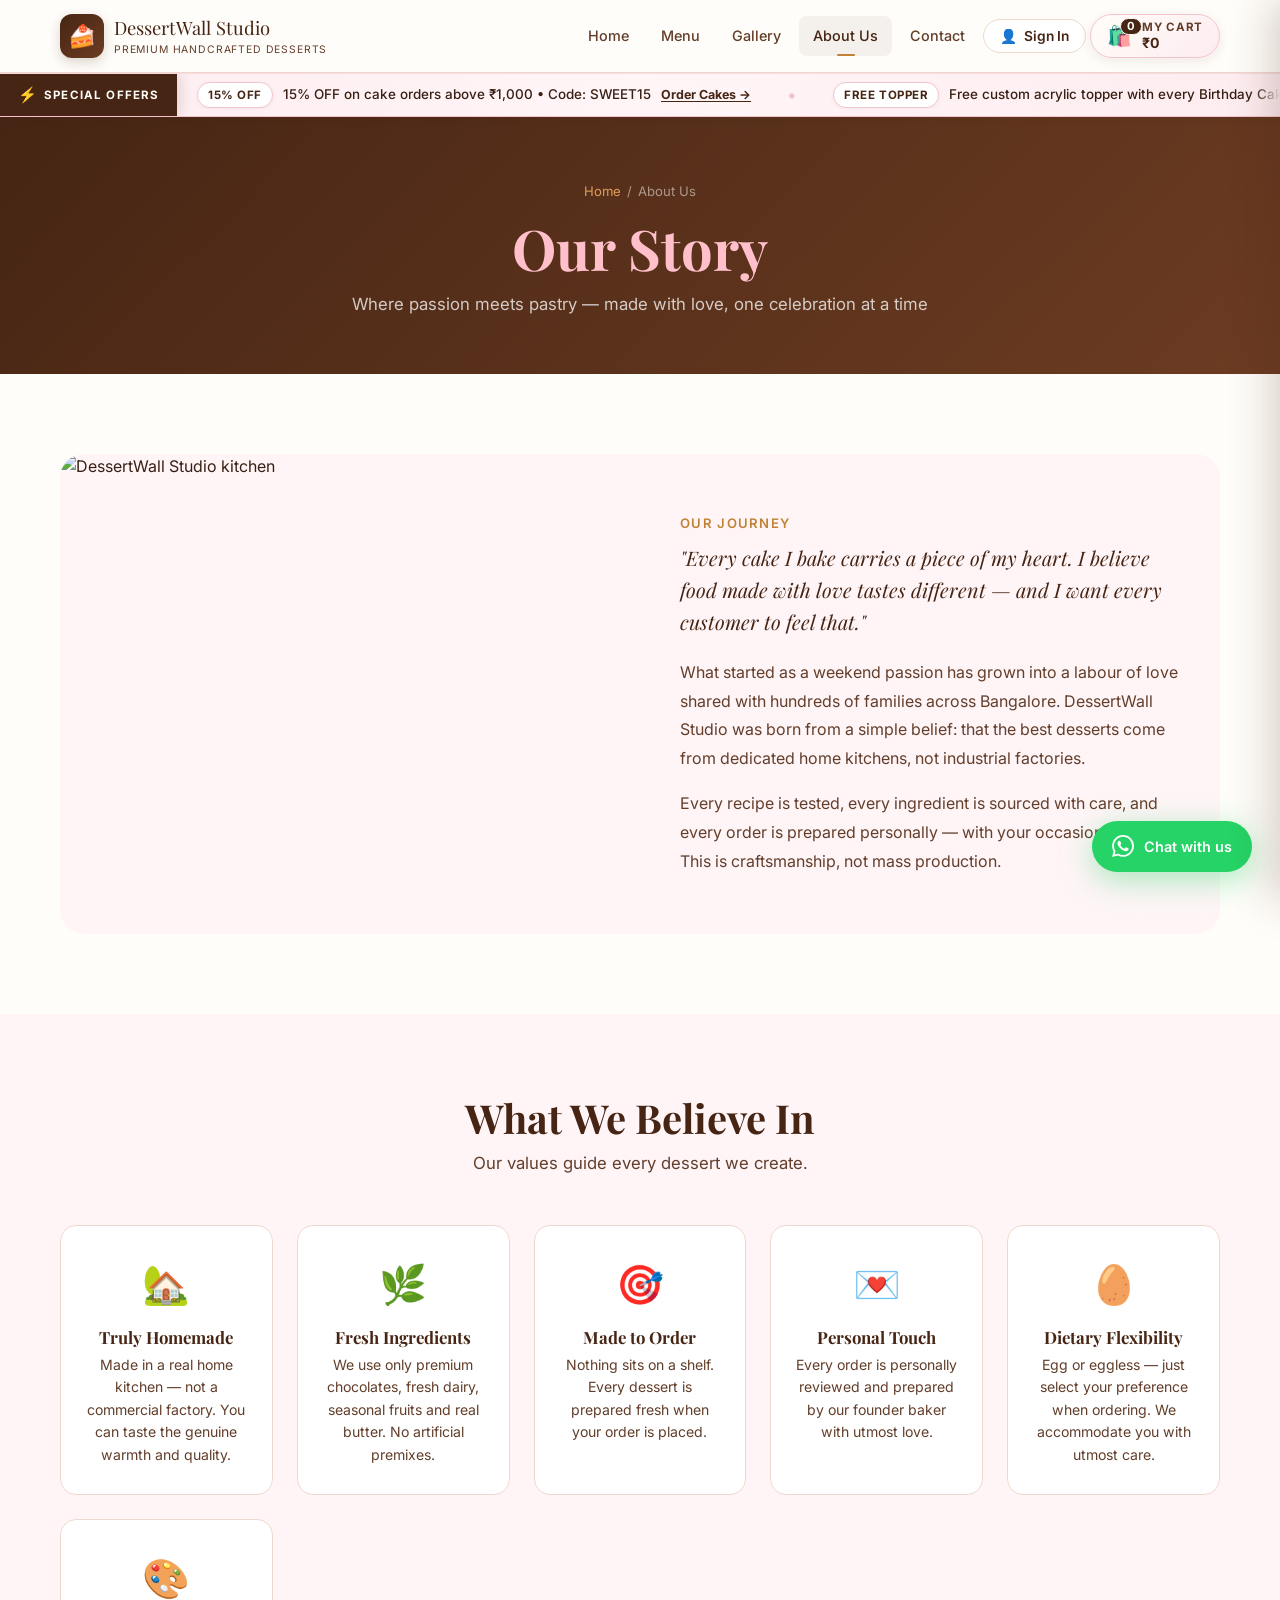
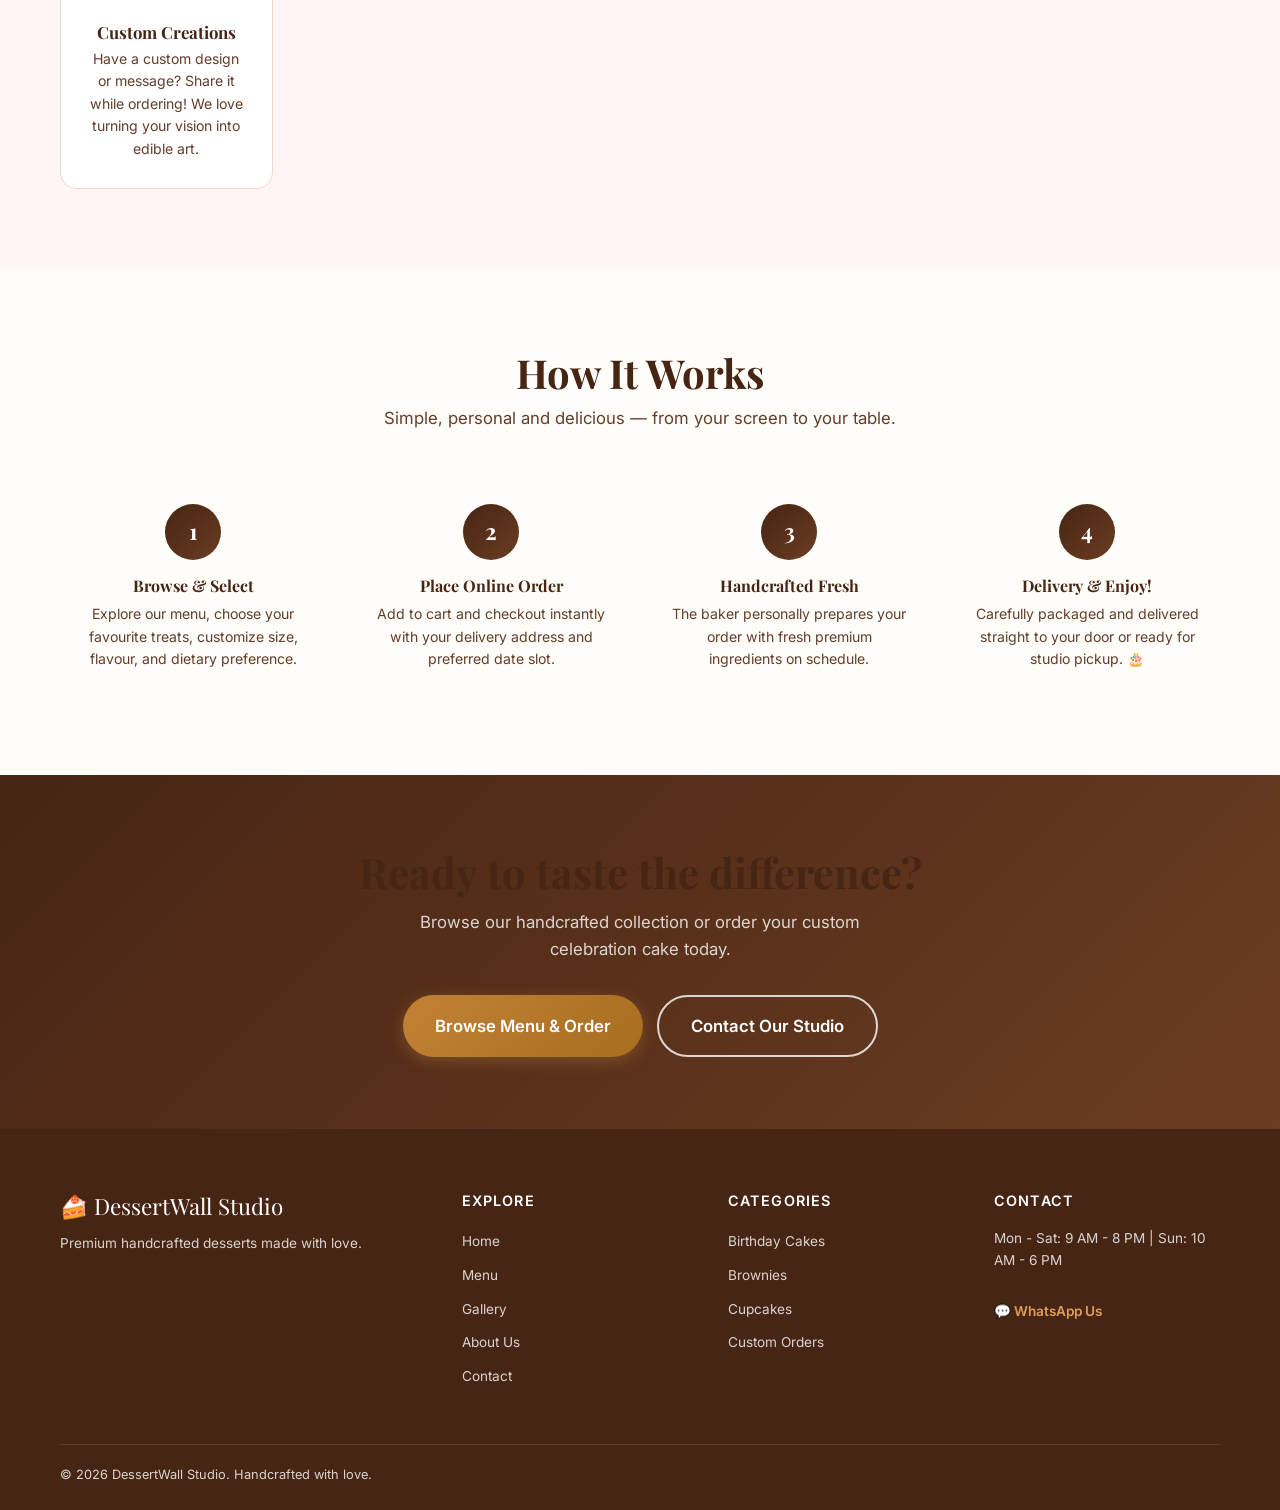
==== about.html @ 3be18029 "Add files via upload" ====
﻿<!DOCTYPE html>
<html lang="en">
<head>
  <meta charset="UTF-8" />
  <meta name="viewport" content="width=device-width, initial-scale=1.0" />
  <title>DessertWall Studio</title>
  <meta name="description" content="Learn about the story, passion and commitment behind DessertWall Studio — premium handcrafted desserts made with love in Bangalore." />
  <link rel="stylesheet" href="style.css" />
  <link rel="icon" href="data:image/svg+xml,<svg xmlns='http://www.w3.org/2000/svg' viewBox='0 0 100 100'><text y='.9em' font-size='90'>🍰</text></svg>" />
</head>
<body>

<!-- NAVBAR -->
<nav id="navbar">
  <div class="container">
    <div class="nav-inner">
      <a href="index.html" class="nav-logo">
        <div class="nav-logo-icon">🍰</div>
        <div class="nav-logo-text">DessertWall Studio <span>Premium Handcrafted Desserts</span></div>
      </a>
      <div class="nav-links" id="nav-links">
        <a href="index.html" class="nav-link">Home</a>
        <a href="menu.html" class="nav-link">Menu</a>
        <a href="gallery.html" class="nav-link">Gallery</a>
        <a href="about.html" class="nav-link active">About Us</a>
        <a href="contact.html" class="nav-link">Contact</a>
        <div id="nav-user-container">
          <!-- User Login or Profile avatar inserted by JS -->
        </div>
        <div class="nav-cart-card" onclick="openCart()" role="button" tabindex="0" aria-label="View Shopping Cart">
          <div class="nav-cart-icon-box">
            <span>🛍️</span>
            <span class="cart-badge">0</span>
          </div>
          <div class="nav-cart-info">
            <span class="nav-cart-title">My Cart</span>
            <span class="nav-cart-total" id="nav-cart-total">₹0</span>
          </div>
        </div>
      </div>
      <button class="hamburger" id="hamburger" onclick="toggleNav()" aria-label="Toggle menu">
        <span></span><span></span><span></span>
      </button>
    </div>
  </div>
</nav>

<!-- RUNNING OFFER BAR (CAR) BELOW NAVBAR -->
<div id="running-offer-bar" class="running-offer-bar">
  <div class="offer-tag">
    <span class="offer-tag-icon">⚡</span>
    <span>SPECIAL OFFERS</span>
  </div>
  <div class="offer-marquee-container">
    <div class="offer-marquee-track" id="offer-marquee-track">
      <!-- Injected by JS -->
    </div>
  </div>
</div>

<div class="page-header">
  <div class="container">
    <div class="breadcrumb"><a href="index.html">Home</a><span>/</span>About Us</div>
    <h1 style="color: pink;">Our Story</h1>
    <p>Where passion meets pastry — made with love, one celebration at a time</p>
  </div>
</div>

<!-- ABOUT HERO -->
<section class="section-gap">
  <div class="container">
    <div class="about-hero">
      <img src="images/hero.jpg" alt="DessertWall Studio kitchen" class="about-hero-img" />
      <div class="about-hero-content">
        <div style="color:var(--c-gold);font-weight:600;text-transform:uppercase;letter-spacing:.1em;font-size:.82rem;margin-bottom:8px">Our Journey</div>
        <p class="about-quote">"Every cake I bake carries a piece of my heart. I believe food made with love tastes different — and I want every customer to feel that."</p>
        <p style="color:var(--c-text-soft);line-height:1.8;margin-bottom:16px">
          What started as a weekend passion has grown into a labour of love shared with hundreds of families across Bangalore. DessertWall Studio was born from a simple belief: that the best desserts come from dedicated home kitchens, not industrial factories.
        </p>
        <p style="color:var(--c-text-soft);line-height:1.8;">
          Every recipe is tested, every ingredient is sourced with care, and every order is prepared personally — with your occasion in mind. This is craftsmanship, not mass production.
        </p>
      </div>
    </div>
  </div>
</section>

<!-- VALUES -->
<section class="section-gap" style="background:var(--c-cream);">
  <div class="container text-center">
    <h2 class="section-title" style="margin-bottom:8px">What We Believe In</h2>
    <p class="section-sub">Our values guide every dessert we create.</p>
    <div class="why-grid stagger">
      <div class="why-card">
        <div class="why-icon">🏡</div>
        <h4>Truly Homemade</h4>
        <p>Made in a real home kitchen — not a commercial factory. You can taste the genuine warmth and quality.</p>
      </div>
      <div class="why-card">
        <div class="why-icon">🌿</div>
        <h4>Fresh Ingredients</h4>
        <p>We use only premium chocolates, fresh dairy, seasonal fruits and real butter. No artificial premixes.</p>
      </div>
      <div class="why-card">
        <div class="why-icon">🎯</div>
        <h4>Made to Order</h4>
        <p>Nothing sits on a shelf. Every dessert is prepared fresh when your order is placed.</p>
      </div>
      <div class="why-card">
        <div class="why-icon">💌</div>
        <h4>Personal Touch</h4>
        <p>Every order is personally reviewed and prepared by our founder baker with utmost love.</p>
      </div>
      <div class="why-card">
        <div class="why-icon">🥚</div>
        <h4>Dietary Flexibility</h4>
        <p>Egg or eggless — just select your preference when ordering. We accommodate you with utmost care.</p>
      </div>
      <div class="why-card">
        <div class="why-icon">🎨</div>
        <h4>Custom Creations</h4>
        <p>Have a custom design or message? Share it while ordering! We love turning your vision into edible art.</p>
      </div>
    </div>
  </div>
</section>

<!-- PROCESS -->
<section class="section-gap">
  <div class="container text-center">
    <h2 class="section-title" style="margin-bottom:8px">How It Works</h2>
    <p class="section-sub">Simple, personal and delicious — from your screen to your table.</p>
    <div style="display:grid;grid-template-columns:repeat(auto-fit,minmax(200px,1fr));gap:32px;margin-top:16px;">
      <div style="text-align:center;padding:24px 16px;">
        <div style="width:56px;height:56px;background:linear-gradient(135deg,var(--c-brown),var(--c-brown-light));border-radius:50%;display:flex;align-items:center;justify-content:center;margin:0 auto 16px;color:#fff;font-size:1.4rem;font-family:'Playfair Display',serif;font-weight:700">1</div>
        <h4 style="font-family:'Playfair Display',serif;color:var(--c-brown);margin-bottom:8px">Browse & Select</h4>
        <p style="font-size:.88rem;color:var(--c-text-soft)">Explore our menu, choose your favourite treats, customize size, flavour, and dietary preference.</p>
      </div>
      <div style="text-align:center;padding:24px 16px;">
        <div style="width:56px;height:56px;background:linear-gradient(135deg,var(--c-brown),var(--c-brown-light));border-radius:50%;display:flex;align-items:center;justify-content:center;margin:0 auto 16px;color:#fff;font-size:1.4rem;font-family:'Playfair Display',serif;font-weight:700">2</div>
        <h4 style="font-family:'Playfair Display',serif;color:var(--c-brown);margin-bottom:8px">Place Online Order</h4>
        <p style="font-size:.88rem;color:var(--c-text-soft)">Add to cart and checkout instantly with your delivery address and preferred date slot.</p>
      </div>
      <div style="text-align:center;padding:24px 16px;">
        <div style="width:56px;height:56px;background:linear-gradient(135deg,var(--c-brown),var(--c-brown-light));border-radius:50%;display:flex;align-items:center;justify-content:center;margin:0 auto 16px;color:#fff;font-size:1.4rem;font-family:'Playfair Display',serif;font-weight:700">3</div>
        <h4 style="font-family:'Playfair Display',serif;color:var(--c-brown);margin-bottom:8px">Handcrafted Fresh</h4>
        <p style="font-size:.88rem;color:var(--c-text-soft)">The baker personally prepares your order with fresh premium ingredients on schedule.</p>
      </div>
      <div style="text-align:center;padding:24px 16px;">
        <div style="width:56px;height:56px;background:linear-gradient(135deg,var(--c-brown),var(--c-brown-light));border-radius:50%;display:flex;align-items:center;justify-content:center;margin:0 auto 16px;color:#fff;font-size:1.4rem;font-family:'Playfair Display',serif;font-weight:700">4</div>
        <h4 style="font-family:'Playfair Display',serif;color:var(--c-brown);margin-bottom:8px">Delivery & Enjoy!</h4>
        <p style="font-size:.88rem;color:var(--c-text-soft)">Carefully packaged and delivered straight to your door or ready for studio pickup. 🎂</p>
      </div>
    </div>
  </div>
</section>

<!-- CTA -->
<section style="background:linear-gradient(135deg,var(--c-brown) 0%,var(--c-brown-light) 100%);padding:72px 0;text-align:center;color:#fff;">
  <div class="container">
    <h2 style="font-family:'Playfair Display',serif;font-size:clamp(1.8rem,4vw,2.6rem);margin-bottom:12px;">Ready to taste the difference?</h2>
    <p style="color:rgba(255,255,255,.8);font-size:1.05rem;margin-bottom:32px;max-width:500px;margin-left:auto;margin-right:auto;">Browse our handcrafted collection or order your custom celebration cake today.</p>
    <div style="display:flex;gap:14px;justify-content:center;flex-wrap:wrap;">
      <a href="menu.html" class="btn btn-gold btn-lg">Browse Menu & Order</a>
      <a href="contact.html" class="btn btn-outline btn-lg" style="color:#fff;border-color:rgba(255,255,255,.8);">Contact Our Studio</a>
    </div>
  </div>
</section>

<footer id="footer">
  <div class="container">
    <div class="footer-grid">
      <div>
        <div class="footer-brand-name">🍰 DessertWall Studio</div>
        <p class="footer-brand-sub">Premium handcrafted desserts made with love.</p>
      </div>
      <div class="footer-col">
        <h5>Explore</h5>
        <ul>
          <li><a href="index.html">Home</a></li>
          <li><a href="menu.html">Menu</a></li>
          <li><a href="gallery.html">Gallery</a></li>
          <li><a href="about.html">About Us</a></li>
          <li><a href="contact.html">Contact</a></li>
        </ul>
      </div>
      <div class="footer-col">
        <h5>Categories</h5>
        <ul>
          <li><a href="menu.html?cat=Birthday+Cakes">Birthday Cakes</a></li>
          <li><a href="menu.html?cat=Brownies">Brownies</a></li>
          <li><a href="menu.html?cat=Cupcakes">Cupcakes</a></li>
          <li><a href="menu.html?cat=Custom+Desserts">Custom Orders</a></li>
        </ul>
      </div>
      <div class="footer-col">
        <h5>Contact</h5>
        <p id="footer-timings"></p><br>
        <a href="#" onclick="openWhatsApp('Hi!');return false" style="color:var(--c-gold-light);font-weight:600">💬 WhatsApp Us</a>
      </div>
    </div>
    <div class="footer-bottom">
      <span>© 2026 DessertWall Studio. Handcrafted with love.</span>
    </div>
  </div>
</footer>

<!-- FLOATING WA BUTTON (Kept only at bottom) -->
<a href="#" id="wa-float" onclick="openWhatsApp('Hi! I would like to enquire about your desserts.');return false;" aria-label="Chat on WhatsApp">
  <svg viewBox="0 0 24 24" fill="currentColor"><path d="M17.472 14.382c-.297-.149-1.758-.867-2.03-.967-.273-.099-.471-.148-.67.15-.197.297-.767.966-.94 1.164-.173.199-.347.223-.644.075-.297-.15-1.255-.463-2.39-1.475-.883-.788-1.48-1.761-1.653-2.059-.173-.297-.018-.458.13-.606.134-.133.298-.347.446-.52.149-.174.198-.298.298-.497.099-.198.05-.371-.025-.52-.075-.149-.669-1.612-.916-2.207-.242-.579-.487-.5-.669-.51-.173-.008-.371-.01-.57-.01-.198 0-.52.074-.792.372-.272.297-1.04 1.016-1.04 2.479 0 1.462 1.065 2.875 1.213 3.074.149.198 2.096 3.2 5.077 4.487.709.306 1.262.489 1.694.625.712.227 1.36.195 1.871.118.571-.085 1.758-.719 2.006-1.413.248-.694.248-1.289.173-1.413-.074-.124-.272-.198-.57-.347m-5.421 7.403h-.004a9.87 9.87 0 01-5.031-1.378l-.361-.214-3.741.982.998-3.648-.235-.374a9.86 9.86 0 01-1.51-5.26c.001-5.45 4.436-9.884 9.888-9.884 2.64 0 5.122 1.03 6.988 2.898a9.825 9.825 0 012.893 6.994c-.003 5.45-4.437 9.884-9.885 9.884m8.413-18.297A11.815 11.815 0 0012.05 0C5.495 0 .16 5.335.157 11.892c0 2.096.547 4.142 1.588 5.945L.057 24l6.305-1.654a11.882 11.882 0 005.683 1.448h.005c6.554 0 11.89-5.335 11.893-11.893a11.821 11.821 0 00-3.48-8.413z"/></svg>
  <span class="wa-text">Chat with us</span>
</a>

<!-- CART DRAWER -->
<div class="cart-overlay" id="cart-overlay" onclick="closeCart()"></div>
<div class="cart-drawer" id="cart-drawer">
  <div class="cart-header">
    <div class="cart-title">
      <span>🛍️ Your Dessert Cart</span>
    </div>
    <button class="cart-close" onclick="closeCart()" aria-label="Close cart">&times;</button>
  </div>
  <div class="cart-body" id="cart-items-container"></div>
  <div class="cart-footer" id="cart-footer">
    <div class="cart-promo-callout" id="cart-promo-callout"></div>
    <div class="cart-row">
      <span>Subtotal</span>
      <span id="cart-subtotal">₹0</span>
    </div>
    <div class="cart-row">
      <span>Delivery Charge</span>
      <span id="cart-delivery">FREE</span>
    </div>
    <div class="cart-row total">
      <span>Total Amount</span>
      <span id="cart-total">₹0</span>
    </div>
    <button class="btn btn-primary btn-block cart-checkout-btn" onclick="openCheckout()">
      Proceed to Checkout →
    </button>
  </div>
</div>

<!-- CHECKOUT MODAL -->
<div id="checkout-modal" class="hidden" role="dialog" aria-modal="true">
  <div class="checkout-box">
    <div class="checkout-header">
      <h3 style="font-family:'Playfair Display',serif; color:var(--c-brown); font-size:1.35rem;">Checkout & Place Order</h3>
      <button class="cart-close" onclick="closeCheckout()">&times;</button>
    </div>
    <div class="checkout-body">
      <div id="checkout-order-summary"></div>
      <form id="checkout-form" onsubmit="submitOrder(event)" class="admin-form-grid">
        <div class="form-group full">
          <label>Your Full Name *</label>
          <input type="text" id="checkout-name" placeholder="e.g. Priya Sharma" required />
        </div>
        <div class="form-group">
          <label>Mobile Number (For Delivery Updates) *</label>
          <input type="tel" id="checkout-phone" placeholder="e.g. 98450 12345" required />
        </div>
        <div class="form-group">
          <label>Email Address (Optional)</label>
          <input type="email" id="checkout-email" placeholder="priya@example.com" />
        </div>
        <div class="form-group full">
          <label>Delivery Method</label>
          <div style="display:flex; gap:20px; margin-top:4px;">
            <label style="font-size:.9rem; font-weight:500; text-transform:none; cursor:pointer;">
              <input type="radio" name="delivery-type" value="delivery" checked onchange="document.getElementById('checkout-addr-wrap').style.display='block'" />
              🚚 Home Delivery (Free above ₹499)
            </label>
            <label style="font-size:.9rem; font-weight:500; text-transform:none; cursor:pointer;">
              <input type="radio" name="delivery-type" value="pickup" onchange="document.getElementById('checkout-addr-wrap').style.display='none'" />
              🏪 Direct Studio Pickup
            </label>
          </div>
        </div>
        <div class="form-group full" id="checkout-addr-wrap">
          <label>Delivery Address *</label>
          <textarea id="checkout-address" placeholder="Flat No., Apartment, Street, Landmark, Bangalore pin code"></textarea>
        </div>
        <div class="form-group">
          <label>Preferred Delivery Date *</label>
          <input type="date" id="checkout-date" required />
        </div>
        <div class="form-group">
          <label>Preferred Time Slot</label>
          <select id="checkout-time">
            <option value="Morning (10 AM - 1 PM)">Morning (10 AM - 1 PM)</option>
            <option value="Afternoon (1 PM - 4 PM)" selected>Afternoon (1 PM - 4 PM)</option>
            <option value="Evening (4 PM - 7 PM)">Evening (4 PM - 7 PM)</option>
            <option value="Night (7 PM - 9 PM)">Night (7 PM - 9 PM)</option>
          </select>
        </div>
        <div class="form-group full">
          <label>Payment Method</label>
          <select id="checkout-payment">
            <option value="UPI (Google Pay / PhonePe / Paytm)">UPI (Google Pay / PhonePe / Paytm)</option>
            <option value="Cash on Delivery / Pickup">Cash on Delivery / Pickup</option>
            <option value="Credit / Debit Card Online">Credit / Debit Card Online</option>
          </select>
        </div>
        <div class="form-group full">
          <label>Order Notes / Delivery Instructions</label>
          <textarea id="checkout-notes" placeholder="e.g. Please ring bell twice or leave at gate guard..."></textarea>
        </div>
        <div class="form-actions">
          <button type="submit" class="btn btn-primary btn-block btn-lg">
            Place Order Now 🎂
          </button>
        </div>
      </form>
    </div>
  </div>
</div>

<!-- ORDER CONFIRMATION MODAL -->
<div id="order-success-modal" class="hidden">
  <div class="order-success-box">
    <div class="order-success-icon">✓</div>
    <h2 style="font-family:'Playfair Display',serif; color:var(--c-brown); margin-bottom:8px;">Order Confirmed!</h2>
    <div id="order-success-details"></div>
    <button class="btn btn-primary btn-block" onclick="closeOrderSuccess()">
      Back to Browsing Desserts
    </button>
  </div>
</div>

<!-- USER AUTH MODAL (Login & Sign-up) -->
<div id="auth-modal" class="hidden" role="dialog" aria-modal="true" style="position:fixed;inset:0;background:rgba(42,20,10,.65);backdrop-filter:blur(6px);z-index:3500;display:flex;align-items:center;justify-content:center;padding:20px;">
  <div class="checkout-box" style="max-width:480px;">
    <div class="checkout-header">
      <h3 style="font-family:'Playfair Display',serif; color:var(--c-brown); font-size:1.35rem;">Customer Account</h3>
      <button class="cart-close" onclick="closeAuthModal()">&times;</button>
    </div>
    <div class="checkout-body">
      <div style="background:var(--c-pink-subtle);border:1px solid var(--c-pink-border);border-radius:var(--radius-sm);padding:14px;margin-bottom:20px;">
        <div style="font-size:.82rem;font-weight:700;color:var(--c-brown);margin-bottom:8px;text-transform:uppercase;letter-spacing:.06em;">⚡ 1-Click Fast Sign-In:</div>
        <div style="display:flex;gap:10px;flex-wrap:wrap;">
          <button type="button" class="btn btn-sm btn-pink" onclick="loginDemoUser(0)">Sign in as Priya</button>
          <button type="button" class="btn btn-sm btn-pink" onclick="loginDemoUser(1)">Sign in as Arjun</button>
        </div>
      </div>
      <form id="auth-form" onsubmit="handleUserLogin(event)" class="admin-form-grid">
        <div class="form-group full">
          <label>Your Full Name *</label>
          <input type="text" id="auth-name" placeholder="e.g. Priya Sharma" required />
        </div>
        <div class="form-group full">
          <label>Mobile Number *</label>
          <input type="tel" id="auth-phone" placeholder="e.g. 98450 12345" required />
        </div>
        <div class="form-group full">
          <label>Email Address (Optional)</label>
          <input type="email" id="auth-email" placeholder="priya@example.com" />
        </div>
        <div class="form-group full">
          <label>Default Delivery Address (Optional)</label>
          <textarea id="auth-address" placeholder="Flat, Apartment, Area, Bangalore..." rows="2"></textarea>
        </div>
        <div class="form-actions">
          <button type="submit" class="btn btn-primary btn-block">Sign In / Register</button>
        </div>
      </form>
    </div>
  </div>
</div>

<!-- MY ORDERS MODAL -->
<div id="my-orders-modal" class="hidden" role="dialog" aria-modal="true" style="position:fixed;inset:0;background:rgba(42,20,10,.65);backdrop-filter:blur(6px);z-index:3500;display:flex;align-items:center;justify-content:center;padding:20px;">
  <div class="checkout-box" style="max-width:560px;">
    <div class="checkout-header">
      <h3 style="font-family:'Playfair Display',serif; color:var(--c-brown); font-size:1.35rem;">📦 My Orders History</h3>
      <button class="cart-close" onclick="closeMyOrdersModal()">&times;</button>
    </div>
    <div class="checkout-body">
      <div id="my-orders-list" class="customer-orders-list"></div>
    </div>
  </div>
</div>

<div id="toast-container"></div>
<script src="data.js"></script>
<script src="app.js"></script>
<script>
  document.addEventListener('DOMContentLoaded', () => {
    const b = appData.business || {};
    if (document.getElementById('footer-timings')) document.getElementById('footer-timings').textContent = b.timings || 'Mon - Sat: 9 AM - 8 PM';
  });
</script>
</body>
</html>
---- style.css ----
/* ==========================================================
   DessertWall Studio — Global Styles
   ========================================================== */

@import url('https://fonts.googleapis.com/css2?family=Playfair+Display:ital,wght@0,400;0,600;0,700;1,400&family=Inter:wght@300;400;500;600;700&display=swap');

/* ---------- CSS Variables ---------- */
:root {
  /* Theme: Light Pink & Vanilla White Backgrounds, Rich Chocolate Brown Text */
  --c-bg: #FFFDF9;
  /* Vanilla White primary background */
  --c-vanilla: #FAF5EE;
  /* Creamy vanilla */
  --c-vanilla-card: #FFFAF3;
  /* Soft vanilla card */
  --c-surface: #FFFFFF;
  /* Pure white card surface */

  /* Light Pink Palette */
  --c-pink-subtle: #FFF6F8;
  /* Subtle pink tint */
  --c-pink-light: #FDECF0;
  /* Light pink background */
  --c-pink: #F8D3DC;
  /* Soft pastel light pink */
  --c-pink-border: #F3C4CE;
  /* Soft pink border */
  --c-pink-accent: #E2788E;
  /* Rose accent */
  --c-cream: #FFF5F7;
  /* Vanilla-pink soft cream */

  /* Chocolate Brown Palette (Text, Headings, Primary CTA) */
  --c-text: #381F13;
  /* Chocolate brown primary text */
  --c-text-soft: #633E2B;
  /* Warm milk chocolate for secondary text */
  --c-text-muted: #8C634F;
  /* Cocoa muted text */
  --c-brown: #462514;
  /* Deep chocolate brown */
  --c-brown-light: #6C3C22;
  /* Warm milk chocolate hover */
  --c-brown-dark: #2A140A;
  /* Dark cacao */

  /* Accents */
  --c-border: #EED8CC;
  /* Vanilla-chocolate border */
  --c-gold: #C28236;
  /* Caramel gold */
  --c-gold-light: #E09E58;
  --c-accent: #C74428;
  --c-green: #2E7D32;

  --radius-sm: 8px;
  --radius-md: 16px;
  --radius-lg: 24px;
  --shadow-sm: 0 2px 10px rgba(70, 37, 20, .07);
  --shadow-md: 0 8px 30px rgba(70, 37, 20, .11);
  --shadow-lg: 0 20px 60px rgba(70, 37, 20, .15);
  --transition: 0.3s cubic-bezier(.4, 0, .2, 1);
  --navbar-h: 72px;
}

/* ---------- Reset ---------- */
*,
*::before,
*::after {
  box-sizing: border-box;
  margin: 0;
  padding: 0;
}

html {
  scroll-behavior: smooth;
  font-size: 16px;
}

body {
  font-family: 'Inter', sans-serif;
  background: var(--c-bg);
  color: var(--c-text);
  line-height: 1.6;
  min-height: 100vh;
  overflow-x: hidden;
}

img {
  max-width: 100%;
  display: block;
}

a {
  color: inherit;
  text-decoration: none;
}

button {
  cursor: pointer;
  border: none;
  font-family: inherit;
}

input,
select,
textarea {
  font-family: inherit;
}

ul {
  list-style: none;
}

/* ---------- Typography ---------- */
h1,
h2,
h3,
h4 {
  font-family: 'Playfair Display', serif;
  line-height: 1.2;
  color: var(--c-brown);
}

h1 {
  font-size: clamp(2.2rem, 5vw, 3.5rem);
}

h2 {
  font-size: clamp(1.8rem, 3.5vw, 2.5rem);
}

h3 {
  font-size: clamp(1.2rem, 2.5vw, 1.5rem);
}

/* ---------- Utility ---------- */
.container {
  max-width: 1200px;
  margin: 0 auto;
  padding: 0 20px;
}

.section-gap {
  padding: 80px 0;
}

.section-gap-sm {
  padding: 48px 0;
}

.text-center {
  text-align: center;
}

.text-gold {
  color: var(--c-gold);
}

.hidden {
  display: none !important;
}

.section-title {
  font-family: 'Playfair Display', serif;
  color: var(--c-brown);
  margin-bottom: 8px;
}

.section-sub {
  color: var(--c-text-soft);
  font-size: 1.05rem;
  margin-bottom: 48px;
}

/* ---------- Buttons ---------- */
.btn {
  display: inline-flex;
  align-items: center;
  gap: 8px;
  padding: 13px 26px;
  border-radius: 50px;
  font-size: .95rem;
  font-weight: 600;
  transition: all var(--transition);
  white-space: nowrap;
  text-align: center;
}

.btn-primary {
  background: var(--c-brown);
  color: #fff;
  box-shadow: 0 4px 16px rgba(70, 37, 20, .28);
}

.btn-primary:hover {
  background: var(--c-brown-light);
  transform: translateY(-2px);
  box-shadow: 0 8px 24px rgba(70, 37, 20, .35);
  color: #fff;
}

.btn-gold {
  background: linear-gradient(135deg, var(--c-gold) 0%, #A86D1E 100%);
  color: #fff;
  box-shadow: 0 4px 16px rgba(194, 130, 54, .35);
}

.btn-gold:hover {
  transform: translateY(-2px);
  box-shadow: 0 8px 24px rgba(194, 130, 54, .45);
  color: #fff;
}

.btn-pink {
  background: var(--c-pink-light);
  color: var(--c-brown);
  border: 1px solid var(--c-pink-border);
}

.btn-pink:hover {
  background: var(--c-pink);
  transform: translateY(-2px);
  color: var(--c-brown);
}

.btn-outline {
  background: transparent;
  border: 2px solid var(--c-brown);
  color: var(--c-brown);
}

.btn-outline:hover {
  background: var(--c-brown);
  color: #fff;
}

.btn-wa {
  background: #25D366;
  color: #fff;
  box-shadow: 0 4px 16px rgba(37, 211, 102, .35);
}

.btn-wa:hover {
  background: #1ebe5d;
  transform: translateY(-2px);
  box-shadow: 0 8px 24px rgba(37, 211, 102, .45);
  color: #fff;
}

.btn-sm {
  padding: 9px 18px;
  font-size: .85rem;
  justify-content: center;
}

.btn-lg {
  padding: 16px 32px;
  font-size: 1.05rem;
}

.btn-block {
  width: 100%;
  justify-content: center;
}

/* ---------- Running Offer Bar (Car) Below Navbar ---------- */
.running-offer-bar {
  background: linear-gradient(90deg, #FDECF0 0%, #FFF5F7 50%, #FDECF0 100%);
  border-bottom: 1px solid var(--c-pink-border);
  border-top: 1px solid rgba(243, 196, 206, .5);
  position: relative;
  overflow: hidden;
  z-index: 990;
  display: flex;
  align-items: center;
  height: 44px;
  box-shadow: 0 2px 10px rgba(70, 37, 20, .05);
}

.offer-tag {
  flex-shrink: 0;
  background: var(--c-brown);
  color: #FFFDF9;
  height: 100%;
  display: flex;
  align-items: center;
  gap: 6px;
  padding: 0 18px;
  font-weight: 700;
  font-size: .72rem;
  letter-spacing: .1em;
  text-transform: uppercase;
  z-index: 3;
  box-shadow: 3px 0 12px rgba(70, 37, 20, .15);
}

.offer-tag-icon {
  font-size: .95rem;
}

.offer-marquee-container {
  display: flex;
  align-items: center;
  width: 100%;
  overflow: hidden;
  position: relative;
  mask-image: linear-gradient(to right, transparent, black 25px, black calc(100% - 25px), transparent);
  -webkit-mask-image: linear-gradient(to right, transparent, black 25px, black calc(100% - 25px), transparent);
}

.offer-marquee-track {
  display: flex;
  align-items: center;
  white-space: nowrap;
  gap: 36px;
  will-change: transform;
  animation: marqueeRoll 32s linear infinite;
  padding-left: 20px;
}

.running-offer-bar:hover .offer-marquee-track {
  animation-play-state: paused;
}

@keyframes marqueeRoll {
  0% {
    transform: translateX(0);
  }

  100% {
    transform: translateX(-50%);
  }
}

.offer-item {
  display: inline-flex;
  align-items: center;
  gap: 10px;
  color: var(--c-text);
  font-weight: 500;
  text-decoration: none;
  cursor: pointer;
  transition: all var(--transition);
}

.offer-item:hover {
  color: var(--c-brown);
  transform: translateY(-1px);
}

.offer-pill {
  background: #FFFFFF;
  border: 1px solid var(--c-pink-border);
  color: var(--c-brown);
  padding: 3px 10px;
  border-radius: 50px;
  font-size: .72rem;
  font-weight: 700;
  letter-spacing: .05em;
  box-shadow: 0 1px 4px rgba(70, 37, 20, .06);
}

.offer-text {
  font-size: .84rem;
  color: var(--c-text);
}

.offer-cta {
  font-size: .78rem;
  font-weight: 700;
  color: var(--c-brown);
  text-decoration: underline;
  text-underline-offset: 2px;
}

.offer-sep {
  color: var(--c-pink-border);
  font-size: 1.1rem;
}

/* Old promotion bar compatibility */
#promo-bar {
  display: none !important;
}

/* ---------- Navbar ---------- */
#navbar {
  position: sticky;
  top: 0;
  z-index: 1000;
  background: rgba(255, 253, 249, .96);
  backdrop-filter: blur(12px);
  border-bottom: 1px solid var(--c-border);
  transition: box-shadow var(--transition);
}

#navbar.scrolled {
  box-shadow: var(--shadow-md);
}

.nav-inner {
  height: var(--navbar-h);
  display: flex;
  align-items: center;
  justify-content: space-between;
  gap: 20px;
}

.nav-logo {
  display: flex;
  align-items: center;
  gap: 10px;
  text-decoration: none;
}

.nav-logo-icon {
  width: 44px;
  height: 44px;
  background: linear-gradient(135deg, var(--c-brown) 0%, var(--c-brown-light) 100%);
  border-radius: 12px;
  display: flex;
  align-items: center;
  justify-content: center;
  font-size: 1.4rem;
  box-shadow: 0 4px 12px rgba(70, 37, 20, .2);
}

.nav-logo-text {
  font-family: 'Playfair Display', serif;
  font-size: 1.15rem;
  color: var(--c-brown);
}

.nav-logo-text span {
  display: block;
  font-size: .65rem;
  font-family: 'Inter', sans-serif;
  color: var(--c-text-soft);
  font-weight: 500;
  letter-spacing: .08em;
  text-transform: uppercase;
}

.nav-links {
  display: flex;
  align-items: center;
  gap: 6px;
}

.nav-link {
  padding: 8px 14px;
  border-radius: 8px;
  font-weight: 500;
  font-size: .9rem;
  color: var(--c-text-soft);
  transition: all var(--transition);
  position: relative;
}

.nav-link:hover,
.nav-link.active {
  color: var(--c-brown);
  background: rgba(70, 37, 20, .05);
}

.nav-link.active::after {
  content: '';
  position: absolute;
  bottom: 0;
  left: 50%;
  transform: translateX(-50%);
  width: 18px;
  height: 2px;
  background: var(--c-gold);
  border-radius: 2px;
}

.nav-cart-btn {
  display: inline-flex;
  align-items: center;
  gap: 8px;
  padding: 8px 16px;
  border-radius: 50px;
  background: var(--c-brown);
  color: #fff;
  font-weight: 600;
  font-size: .86rem;
  transition: all var(--transition);
  box-shadow: 0 4px 14px rgba(70, 37, 20, .22);
}

.nav-cart-btn:hover {
  background: var(--c-brown-light);
  transform: translateY(-1px);
  color: #fff;
}

.cart-badge {
  background: var(--c-pink);
  color: var(--c-brown);
  font-size: .72rem;
  font-weight: 700;
  padding: 2px 7px;
  border-radius: 50px;
  line-height: 1;
}

.nav-admin-btn {
  font-size: .82rem;
  font-weight: 600;
  color: var(--c-text-soft);
  padding: 7px 12px;
  border-radius: 8px;
  border: 1px dashed var(--c-border);
  transition: all var(--transition);
}

.nav-admin-btn:hover {
  color: var(--c-brown);
  border-color: var(--c-brown);
  background: var(--c-pink-subtle);
}

.nav-logo {
  display: flex;
  align-items: center;
  gap: 10px;
  text-decoration: none;
}

.nav-logo-icon {
  width: 44px;
  height: 44px;
  background: linear-gradient(135deg, var(--c-brown) 0%, var(--c-brown-light) 100%);
  border-radius: 12px;
  display: flex;
  align-items: center;
  justify-content: center;
  font-size: 1.4rem;
}

.nav-logo-text {
  font-family: 'Playfair Display', serif;
  font-size: 1.15rem;
  color: var(--c-brown);
}

.nav-logo-text span {
  display: block;
  font-size: .65rem;
  font-family: 'Inter', sans-serif;
  color: var(--c-text-soft);
  font-weight: 400;
  letter-spacing: .08em;
  text-transform: uppercase;
}

.nav-links {
  display: flex;
  align-items: center;
  gap: 4px;
}

.nav-link {
  padding: 8px 14px;
  border-radius: 8px;
  font-weight: 500;
  font-size: .9rem;
  color: var(--c-text-soft);
  transition: all var(--transition);
  position: relative;
}

.nav-link:hover,
.nav-link.active {
  color: var(--c-brown);
  background: rgba(74, 44, 23, .06);
}

.nav-link.active::after {
  content: '';
  position: absolute;
  bottom: 0;
  left: 50%;
  transform: translateX(-50%);
  width: 18px;
  height: 2px;
  background: var(--c-gold);
  border-radius: 2px;
}

.nav-wa {
  padding: 9px 18px;
  border-radius: 50px;
  background: #25D366;
  color: #fff;
  font-weight: 600;
  font-size: .85rem;
  transition: all var(--transition);
}

.nav-wa:hover {
  background: #1ebe5d;
  transform: translateY(-1px);
}

.nav-wa svg {
  width: 16px;
  height: 16px;
  fill: currentColor;
}

.hamburger {
  display: none;
  flex-direction: column;
  gap: 5px;
  background: none;
  padding: 6px;
  border-radius: 8px;
}

.hamburger span {
  display: block;
  width: 22px;
  height: 2px;
  background: var(--c-brown);
  border-radius: 2px;
  transition: all var(--transition);
}

.hamburger.open span:nth-child(1) {
  transform: translateY(7px) rotate(45deg);
}

.hamburger.open span:nth-child(2) {
  opacity: 0;
}

.hamburger.open span:nth-child(3) {
  transform: translateY(-7px) rotate(-45deg);
}

/* Mobile nav */
@media (max-width: 768px) {
  .hamburger {
    display: flex;
  }

  .nav-links {
    display: none;
    flex-direction: column;
    align-items: stretch;
    gap: 4px;
    position: absolute;
    top: var(--navbar-h);
    left: 0;
    right: 0;
    background: var(--c-surface);
    border-bottom: 1px solid var(--c-border);
    padding: 12px 20px;
    box-shadow: var(--shadow-md);
  }

  .nav-links.open {
    display: flex;
  }

  .nav-link {
    padding: 12px 16px;
  }

  .nav-wa {
    margin-top: 4px;
    text-align: center;
    display: block;
  }
}

/* ---------- Floating WhatsApp Button ---------- */
#wa-float {
  position: fixed;
  bottom: 28px;
  right: 28px;
  z-index: 999;
  display: flex;
  align-items: center;
  gap: 10px;
  background: #25D366;
  color: #fff;
  padding: 14px 20px;
  border-radius: 50px;
  box-shadow: 0 8px 32px rgba(37, 211, 102, .4);
  font-weight: 600;
  font-size: .9rem;
  transition: all var(--transition);
  animation: floatPulse 3s ease-in-out infinite;
}

#wa-float:hover {
  background: #1ebe5d;
  transform: translateY(-3px);
  box-shadow: 0 12px 40px rgba(37, 211, 102, .5);
}

#wa-float svg {
  width: 22px;
  height: 22px;
  fill: currentColor;
  flex-shrink: 0;
}

@keyframes floatPulse {

  0%,
  100% {
    transform: translateY(0)
  }

  50% {
    transform: translateY(-4px)
  }
}

@media (max-width: 480px) {
  #wa-float .wa-text {
    display: none;
  }

  #wa-float {
    padding: 14px;
    border-radius: 50%;
  }
}

/* ---------- Hero ---------- */
#hero {
  position: relative;
  min-height: 88vh;
  display: flex;
  align-items: center;
  overflow: hidden;
}

.hero-bg {
  position: absolute;
  inset: 0;
  background-image: url('images/hero.jpg');
  background-size: cover;
  background-position: center;
}

.hero-overlay {
  position: absolute;
  inset: 0;
  background: linear-gradient(135deg, rgba(36, 18, 8, .72) 0%, rgba(74, 44, 23, .55) 50%, rgba(36, 18, 8, .35) 100%);
}

.hero-content {
  position: relative;
  z-index: 2;
  max-width: 680px;
  color: #fff;
  animation: heroIn .9s ease both;
}

@keyframes heroIn {
  from {
    opacity: 0;
    transform: translateY(28px)
  }

  to {
    opacity: 1;
    transform: none
  }
}

.hero-badge {
  display: inline-flex;
  align-items: center;
  gap: 8px;
  background: rgba(255, 255, 255, .12);
  backdrop-filter: blur(8px);
  border: 1px solid rgba(255, 255, 255, .2);
  padding: 6px 16px;
  border-radius: 50px;
  font-size: .8rem;
  font-weight: 600;
  letter-spacing: .12em;
  text-transform: uppercase;
  color: var(--c-gold-light);
  margin-bottom: 20px;
}

.hero-title {
  font-size: clamp(2.4rem, 5.5vw, 4rem);
  margin-bottom: 18px;
  text-shadow: 0 2px 16px rgba(0, 0, 0, .3);
  color: pink
}

.hero-sub {
  font-size: 1.1rem;
  color: rgba(255, 255, 255, .85);
  margin-bottom: 36px;
  max-width: 520px;
  line-height: 1.7;
}

.hero-actions {
  display: flex;
  gap: 14px;
  flex-wrap: wrap;
}

.hero-scroll {
  position: absolute;
  bottom: 32px;
  left: 50%;
  transform: translateX(-50%);
  display: flex;
  flex-direction: column;
  align-items: center;
  gap: 6px;
  color: rgba(255, 255, 255, .5);
  font-size: .75rem;
  letter-spacing: .1em;
}

.hero-scroll-dot {
  width: 6px;
  height: 6px;
  background: rgba(255, 255, 255, .4);
  border-radius: 50%;
  animation: scrollBounce 1.6s ease-in-out infinite;
}

@keyframes scrollBounce {

  0%,
  100% {
    transform: translateY(0)
  }

  50% {
    transform: translateY(8px)
  }
}

/* ---------- Feature Chips ---------- */
.why-grid {
  display: grid;
  grid-template-columns: repeat(auto-fit, minmax(200px, 1fr));
  gap: 24px;
}

.why-card {
  background: var(--c-surface);
  border: 1px solid var(--c-border);
  border-radius: var(--radius-md);
  padding: 28px 24px;
  text-align: center;
  transition: all var(--transition);
}

.why-card:hover {
  transform: translateY(-6px);
  box-shadow: var(--shadow-md);
  border-color: var(--c-gold-light);
}

.why-icon {
  font-size: 2.4rem;
  margin-bottom: 12px;
}

.why-card h4 {
  font-family: 'Playfair Display', serif;
  color: var(--c-brown);
  margin-bottom: 6px;
  font-size: 1.05rem;
}

.why-card p {
  font-size: .88rem;
  color: var(--c-text-soft);
}

/* ---------- Category Shortcuts ---------- */
.categories-grid {
  display: flex;
  gap: 12px;
  flex-wrap: wrap;
  justify-content: center;
}

.cat-chip {
  padding: 10px 22px;
  border-radius: 50px;
  border: 2px solid var(--c-border);
  font-weight: 500;
  font-size: .9rem;
  background: var(--c-surface);
  color: var(--c-text-soft);
  transition: all var(--transition);
  cursor: pointer;
}

.cat-chip:hover,
.cat-chip.active {
  background: var(--c-brown);
  border-color: var(--c-brown);
  color: #fff;
  transform: translateY(-2px);
  box-shadow: var(--shadow-sm);
}

/* ---------- Product Cards ---------- */
.products-grid {
  display: grid;
  grid-template-columns: repeat(auto-fill, minmax(280px, 1fr));
  gap: 28px;
}

.product-card {
  background: var(--c-surface);
  border-radius: var(--radius-md);
  border: 1px solid var(--c-border);
  overflow: hidden;
  transition: all var(--transition);
  display: flex;
  flex-direction: column;
}

.product-card:hover {
  transform: translateY(-8px);
  box-shadow: var(--shadow-lg);
  border-color: var(--c-gold-light);
}

.product-card-img {
  position: relative;
  aspect-ratio: 4/3;
  overflow: hidden;
}

.product-card-img img {
  width: 100%;
  height: 100%;
  object-fit: cover;
  transition: transform .6s ease;
}

.product-card:hover .product-card-img img {
  transform: scale(1.06);
}

.badge-unavail {
  position: absolute;
  top: 12px;
  left: 12px;
  background: rgba(45, 31, 20, .75);
  backdrop-filter: blur(8px);
  color: #fff;
  padding: 4px 12px;
  border-radius: 50px;
  font-size: .75rem;
  font-weight: 600;
}

.badge-featured {
  position: absolute;
  top: 12px;
  right: 12px;
  background: var(--c-gold);
  color: #fff;
  padding: 4px 12px;
  border-radius: 50px;
  font-size: .72rem;
  font-weight: 700;
  letter-spacing: .06em;
  text-transform: uppercase;
}

.product-card-body {
  padding: 20px;
  flex: 1;
  display: flex;
  flex-direction: column;
}

.product-cat {
  font-size: .75rem;
  font-weight: 600;
  color: var(--c-gold);
  text-transform: uppercase;
  letter-spacing: .1em;
  margin-bottom: 6px;
}

.product-name {
  font-family: 'Playfair Display', serif;
  font-size: 1.15rem;
  color: var(--c-brown);
  margin-bottom: 8px;
}

.product-desc {
  font-size: .85rem;
  color: var(--c-text-soft);
  line-height: 1.55;
  margin-bottom: 14px;
  flex: 1;
}

.product-price {
  font-size: 1rem;
  font-weight: 700;
  color: var(--c-brown);
  margin-bottom: 14px;
}

.product-actions {
  display: flex;
  gap: 8px;
}

.product-actions .btn {
  flex: 1;
  padding: 10px 12px;
  font-size: .82rem;
}

/* ---------- Search ---------- */
.search-wrap {
  position: relative;
  max-width: 480px;
  width: 100%;
}

.search-wrap input {
  width: 100%;
  padding: 13px 48px 13px 18px;
  border: 2px solid var(--c-border);
  border-radius: 50px;
  background: var(--c-surface);
  font-size: .9rem;
  color: var(--c-text);
  outline: none;
  transition: all var(--transition);
}

.search-wrap input:focus {
  border-color: var(--c-brown);
  box-shadow: 0 0 0 3px rgba(74, 44, 23, .1);
}

.search-wrap .search-icon {
  position: absolute;
  right: 16px;
  top: 50%;
  transform: translateY(-50%);
  color: var(--c-text-soft);
  font-size: 1.1rem;
  pointer-events: none;
}

/* ---------- Gallery ---------- */
.gallery-grid {
  columns: 3 280px;
  gap: 16px;
}

.gallery-item {
  break-inside: avoid;
  margin-bottom: 16px;
  border-radius: var(--radius-md);
  overflow: hidden;
  cursor: pointer;
  position: relative;
  transition: transform var(--transition);
}

.gallery-item:hover {
  transform: scale(1.02);
}

.gallery-item img {
  width: 100%;
  display: block;
}

.gallery-overlay {
  position: absolute;
  inset: 0;
  background: linear-gradient(to top, rgba(36, 18, 8, .85) 0%, transparent 50%);
  opacity: 0;
  transition: opacity var(--transition);
  display: flex;
  flex-direction: column;
  justify-content: flex-end;
  padding: 20px;
}

.gallery-item:hover .gallery-overlay {
  opacity: 1;
}

.gallery-overlay h4 {
  color: #fff;
  font-family: 'Playfair Display', serif;
  font-size: 1rem;
  margin-bottom: 2px;
}

.gallery-overlay p {
  color: rgba(255, 255, 255, .7);
  font-size: .78rem;
}

/* Lightbox */
#lightbox {
  position: fixed;
  inset: 0;
  z-index: 2000;
  background: rgba(0, 0, 0, .92);
  backdrop-filter: blur(8px);
  display: flex;
  align-items: center;
  justify-content: center;
  padding: 24px;
}

.lightbox-inner {
  position: relative;
  max-width: 900px;
  width: 100%;
}

.lightbox-inner img {
  border-radius: var(--radius-md);
  box-shadow: var(--shadow-lg);
  max-height: 80vh;
  margin: 0 auto;
  object-fit: contain;
}

.lightbox-caption {
  color: #fff;
  text-align: center;
  margin-top: 16px;
}

.lightbox-caption h3 {
  font-family: 'Playfair Display', serif;
  font-size: 1.2rem;
  margin-bottom: 4px;
}

.lightbox-caption p {
  color: rgba(255, 255, 255, .65);
  font-size: .85rem;
}

.lightbox-close {
  position: absolute;
  top: -40px;
  right: 0;
  background: rgba(255, 255, 255, .1);
  color: #fff;
  border-radius: 50%;
  width: 36px;
  height: 36px;
  display: flex;
  align-items: center;
  justify-content: center;
  font-size: 1.2rem;
  transition: background var(--transition);
}

.lightbox-close:hover {
  background: rgba(255, 255, 255, .2);
}

.lightbox-nav {
  position: absolute;
  top: 50%;
  transform: translateY(-50%);
  background: rgba(255, 255, 255, .1);
  color: #fff;
  width: 44px;
  height: 44px;
  border-radius: 50%;
  display: flex;
  align-items: center;
  justify-content: center;
  font-size: 1.4rem;
  transition: background var(--transition);
}

.lightbox-nav:hover {
  background: rgba(255, 255, 255, .2);
}

.lightbox-prev {
  left: -52px;
}

.lightbox-next {
  right: -52px;
}

@media (max-width: 640px) {
  .lightbox-prev {
    left: -40px
  }

  .lightbox-next {
    right: -40px
  }
}

/* ---------- Testimonials ---------- */
.testimonials-grid {
  display: grid;
  grid-template-columns: repeat(auto-fill, minmax(280px, 1fr));
  gap: 24px;
}

.testimonial-card {
  background: var(--c-surface);
  border: 1px solid var(--c-border);
  border-radius: var(--radius-md);
  padding: 28px 24px;
  transition: all var(--transition);
}

.testimonial-card:hover {
  transform: translateY(-4px);
  box-shadow: var(--shadow-md);
}

.test-stars {
  color: var(--c-gold);
  font-size: 1rem;
  margin-bottom: 12px;
  letter-spacing: 2px;
}

.test-review {
  font-size: .92rem;
  color: var(--c-text-soft);
  line-height: 1.7;
  margin-bottom: 16px;
  font-style: italic;
}

.test-name {
  font-weight: 600;
  color: var(--c-brown);
  font-size: .9rem;
}

/* ---------- Product Detail / Modal ---------- */
#product-modal {
  position: fixed;
  inset: 0;
  z-index: 2000;
  background: rgba(0, 0, 0, .65);
  backdrop-filter: blur(6px);
  display: flex;
  align-items: center;
  justify-content: center;
  padding: 24px;
}

.modal-box {
  background: var(--c-surface);
  border-radius: var(--radius-lg);
  max-width: 800px;
  width: 100%;
  max-height: 90vh;
  overflow-y: auto;
  box-shadow: var(--shadow-lg);
  animation: modalIn .3s ease;
}

@keyframes modalIn {
  from {
    opacity: 0;
    transform: scale(.94)
  }

  to {
    opacity: 1;
    transform: scale(1)
  }
}

.modal-close {
  position: absolute;
  top: 18px;
  right: 20px;
  background: var(--c-cream);
  border-radius: 50%;
  width: 36px;
  height: 36px;
  display: flex;
  align-items: center;
  justify-content: center;
  font-size: 1.1rem;
  color: var(--c-text-soft);
  transition: all var(--transition);
}

.modal-close:hover {
  background: var(--c-brown);
  color: #fff;
}

.modal-img {
  width: 100%;
  aspect-ratio: 16/9;
  object-fit: cover;
  border-radius: var(--radius-lg) var(--radius-lg) 0 0;
}

.modal-body {
  padding: 28px;
  position: relative;
}

.modal-cat {
  font-size: .78rem;
  font-weight: 600;
  color: var(--c-gold);
  text-transform: uppercase;
  letter-spacing: .12em;
  margin-bottom: 6px;
}

.modal-name {
  font-family: 'Playfair Display', serif;
  font-size: 1.8rem;
  color: var(--c-brown);
  margin-bottom: 8px;
}

.modal-price {
  font-size: 1.25rem;
  font-weight: 700;
  color: var(--c-brown);
  margin-bottom: 14px;
}

.modal-desc {
  color: var(--c-text-soft);
  line-height: 1.7;
  margin-bottom: 20px;
}

.modal-section {
  margin-bottom: 18px;
}

.modal-section label {
  display: block;
  font-size: .82rem;
  font-weight: 600;
  color: var(--c-text-soft);
  text-transform: uppercase;
  letter-spacing: .1em;
  margin-bottom: 8px;
}

.option-chips {
  display: flex;
  gap: 8px;
  flex-wrap: wrap;
}

.option-chip {
  padding: 7px 16px;
  border-radius: 50px;
  border: 2px solid var(--c-border);
  background: var(--c-cream);
  font-size: .82rem;
  font-weight: 500;
  color: var(--c-text-soft);
  cursor: pointer;
  transition: all var(--transition);
}

.option-chip:hover,
.option-chip.selected {
  border-color: var(--c-brown);
  background: var(--c-brown);
  color: #fff;
}

.modal-textarea {
  width: 100%;
  padding: 12px 16px;
  border: 2px solid var(--c-border);
  border-radius: var(--radius-sm);
  font-size: .9rem;
  color: var(--c-text);
  outline: none;
  resize: vertical;
  min-height: 80px;
  transition: border-color var(--transition);
  background: var(--c-cream);
}

.modal-textarea:focus {
  border-color: var(--c-brown);
}

.modal-date {
  width: 100%;
  padding: 12px 16px;
  border: 2px solid var(--c-border);
  border-radius: var(--radius-sm);
  font-size: .9rem;
  color: var(--c-text);
  outline: none;
  transition: border-color var(--transition);
  background: var(--c-cream);
}

.modal-date:focus {
  border-color: var(--c-brown);
}

.modal-prep {
  font-size: .82rem;
  color: var(--c-text-soft);
  margin-top: 6px;
}

.modal-unavail-notice {
  background: #FFF3E0;
  border: 1px solid #FFB74D;
  border-radius: var(--radius-sm);
  padding: 12px 16px;
  font-size: .88rem;
  color: #7B4A2D;
  margin-bottom: 18px;
}

/* ---------- Enquiry Summary ---------- */
.enquiry-summary {
  background: var(--c-cream);
  border: 1px solid var(--c-border);
  border-radius: var(--radius-sm);
  padding: 16px;
  margin-bottom: 18px;
  font-size: .85rem;
  color: var(--c-text-soft);
}

.enquiry-summary p {
  margin-bottom: 2px;
}

.enquiry-summary strong {
  color: var(--c-brown);
}

/* ---------- Footer ---------- */
#footer {
  background: var(--c-brown);
  color: rgba(255, 255, 255, .8);
  padding: 60px 0 24px;
}

.footer-grid {
  display: grid;
  grid-template-columns: 1.6fr repeat(3, 1fr);
  gap: 40px;
  margin-bottom: 48px;
}

.footer-brand-name {
  font-family: 'Playfair Display', serif;
  color: #fff;
  font-size: 1.4rem;
  margin-bottom: 8px;
}

.footer-brand-sub {
  font-size: .85rem;
  margin-bottom: 18px;
}

.footer-social {
  display: flex;
  gap: 10px;
}

.footer-social a {
  width: 36px;
  height: 36px;
  border-radius: 50%;
  border: 1px solid rgba(255, 255, 255, .2);
  display: flex;
  align-items: center;
  justify-content: center;
  font-size: .9rem;
  transition: all var(--transition);
  color: rgba(255, 255, 255, .7);
}

.footer-social a:hover {
  background: rgba(255, 255, 255, .15);
  border-color: rgba(255, 255, 255, .4);
  color: #fff;
}

.footer-col h5 {
  color: #fff;
  font-size: .9rem;
  font-weight: 600;
  margin-bottom: 16px;
  text-transform: uppercase;
  letter-spacing: .08em;
}

.footer-col li {
  margin-bottom: 8px;
}

.footer-col a {
  font-size: .85rem;
  transition: color var(--transition);
}

.footer-col a:hover {
  color: var(--c-gold-light);
}

.footer-col p {
  font-size: .85rem;
}

.footer-bottom {
  border-top: 1px solid rgba(255, 255, 255, .1);
  padding-top: 20px;
  display: flex;
  justify-content: space-between;
  align-items: center;
  flex-wrap: gap;
  font-size: .8rem;
}

.footer-bottom a {
  color: var(--c-gold-light);
}

@media (max-width: 900px) {
  .footer-grid {
    grid-template-columns: 1fr 1fr;
  }
}

@media (max-width: 540px) {
  .footer-grid {
    grid-template-columns: 1fr;
  }

  .footer-bottom {
    flex-direction: column;
    gap: 8px;
    text-align: center;
  }
}

/* ---------- Page Headers ---------- */
.page-header {
  background: linear-gradient(135deg, var(--c-brown) 0%, var(--c-brown-light) 100%);
  padding: 64px 0 56px;
  color: #fff;
  text-align: center;
}

.page-header h1 {
  font-family: 'Playfair Display', serif;
  margin-bottom: 10px;
}

.page-header p {
  color: rgba(255, 255, 255, .75);
  font-size: 1.05rem;
}

.breadcrumb {
  font-size: .82rem;
  color: rgba(255, 255, 255, .5);
  margin-bottom: 12px;
}

.breadcrumb a {
  color: var(--c-gold-light);
}

.breadcrumb span {
  margin: 0 6px;
}

/* ---------- Toast ---------- */
#toast-container {
  position: fixed;
  bottom: 100px;
  left: 50%;
  transform: translateX(-50%);
  z-index: 3000;
  display: flex;
  flex-direction: column;
  gap: 8px;
}

.toast {
  background: var(--c-brown);
  color: #fff;
  padding: 12px 24px;
  border-radius: 50px;
  font-size: .9rem;
  font-weight: 500;
  box-shadow: var(--shadow-md);
  animation: toastIn .4s ease;
}

.toast.success {
  background: var(--c-green);
}

.toast.error {
  background: var(--c-accent);
}

@keyframes toastIn {
  from {
    opacity: 0;
    transform: translateY(12px)
  }

  to {
    opacity: 1;
    transform: none
  }
}

/* ---------- Admin ---------- */
.admin-layout {
  display: grid;
  grid-template-columns: 240px 1fr;
  min-height: calc(100vh - var(--navbar-h));
}

.admin-sidebar {
  background: var(--c-brown);
  color: #fff;
  padding: 28px 0;
  position: sticky;
  top: var(--navbar-h);
  height: calc(100vh - var(--navbar-h));
  overflow-y: auto;
}

.admin-sidebar-title {
  font-family: 'Playfair Display', serif;
  font-size: 1.05rem;
  padding: 0 20px 16px;
  color: rgba(255, 255, 255, .6);
  text-transform: uppercase;
  font-size: .8rem;
  letter-spacing: .1em;
  border-bottom: 1px solid rgba(255, 255, 255, .1);
  margin-bottom: 8px;
}

.admin-nav-link {
  display: flex;
  align-items: center;
  gap: 10px;
  padding: 12px 20px;
  font-size: .9rem;
  color: rgba(255, 255, 255, .75);
  transition: all var(--transition);
  cursor: pointer;
}

.admin-nav-link:hover,
.admin-nav-link.active {
  background: rgba(255, 255, 255, .12);
  color: #fff;
}

.admin-nav-link .icon {
  font-size: 1.1rem;
  width: 20px;
  text-align: center;
}

.admin-main {
  padding: 32px;
  background: var(--c-bg);
  overflow-y: auto;
}

.admin-section {
  display: none;
}

.admin-section.active {
  display: block;
}

.admin-section-title {
  font-family: 'Playfair Display', serif;
  font-size: 1.6rem;
  color: var(--c-brown);
  margin-bottom: 24px;
}

/* Admin Table */
.admin-table {
  width: 100%;
  border-collapse: collapse;
  background: var(--c-surface);
  border-radius: var(--radius-md);
  overflow: hidden;
  box-shadow: var(--shadow-sm);
}

.admin-table th {
  background: var(--c-cream);
  font-size: .78rem;
  font-weight: 600;
  text-transform: uppercase;
  letter-spacing: .08em;
  color: var(--c-text-soft);
  padding: 12px 16px;
  text-align: left;
  border-bottom: 1px solid var(--c-border);
}

.admin-table td {
  padding: 12px 16px;
  border-bottom: 1px solid var(--c-border);
  font-size: .88rem;
  vertical-align: middle;
}

.admin-table tr:last-child td {
  border-bottom: none;
}

.admin-table tr:hover td {
  background: var(--c-cream);
}

.admin-table img {
  width: 52px;
  height: 52px;
  object-fit: cover;
  border-radius: var(--radius-sm);
}

.status-badge {
  display: inline-block;
  padding: 3px 10px;
  border-radius: 50px;
  font-size: .72rem;
  font-weight: 600;
}

.status-available {
  background: #E8F5E9;
  color: #2E7D32;
}

.status-unavailable {
  background: #FFF3E0;
  color: #E65100;
}

.status-active {
  background: #E8F5E9;
  color: #2E7D32;
}

.status-inactive {
  background: #FAFAFA;
  color: #9E9E9E;
}

.admin-actions {
  display: flex;
  gap: 6px;
}

.admin-btn {
  padding: 6px 12px;
  border-radius: 6px;
  font-size: .78rem;
  font-weight: 600;
}

.admin-btn-edit {
  background: var(--c-brown);
  color: #fff;
}

.admin-btn-del {
  background: var(--c-accent);
  color: #fff;
}

.admin-btn-toggle {
  background: var(--c-gold);
  color: #fff;
}

.admin-btn-edit:hover {
  background: var(--c-brown-light);
}

.admin-btn-del:hover {
  background: #b03a1f;
}

/* Admin Form */
.admin-form-grid {
  display: grid;
  grid-template-columns: 1fr 1fr;
  gap: 18px;
}

.form-group {
  display: flex;
  flex-direction: column;
  gap: 6px;
}

.form-group.full {
  grid-column: 1 / -1;
}

.form-group label {
  font-size: .82rem;
  font-weight: 600;
  color: var(--c-text-soft);
  text-transform: uppercase;
  letter-spacing: .08em;
}

.form-group input,
.form-group select,
.form-group textarea {
  padding: 10px 14px;
  border: 2px solid var(--c-border);
  border-radius: var(--radius-sm);
  font-size: .9rem;
  color: var(--c-text);
  outline: none;
  background: var(--c-cream);
  transition: border-color var(--transition);
}

.form-group input:focus,
.form-group select:focus,
.form-group textarea:focus {
  border-color: var(--c-brown);
}

.form-group textarea {
  min-height: 90px;
  resize: vertical;
}

.form-actions {
  display: flex;
  gap: 12px;
  margin-top: 8px;
  grid-column: 1 / -1;
}

/* Admin Dashboard */
.dashboard-stats {
  display: grid;
  grid-template-columns: repeat(auto-fill, minmax(180px, 1fr));
  gap: 20px;
  margin-bottom: 32px;
}

.stat-card {
  background: var(--c-surface);
  border: 1px solid var(--c-border);
  border-radius: var(--radius-md);
  padding: 24px 20px;
  text-align: center;
}

.stat-num {
  font-family: 'Playfair Display', serif;
  font-size: 2.2rem;
  color: var(--c-brown);
}

.stat-label {
  font-size: .8rem;
  color: var(--c-text-soft);
  text-transform: uppercase;
  letter-spacing: .1em;
  margin-top: 4px;
}

@media (max-width: 768px) {
  .admin-layout {
    grid-template-columns: 1fr;
  }

  .admin-sidebar {
    position: static;
    height: auto;
  }

  .admin-form-grid {
    grid-template-columns: 1fr;
  }
}

/* ---------- Empty State ---------- */
.empty-state {
  text-align: center;
  padding: 80px 24px;
  color: var(--c-text-soft);
}

.empty-state .empty-icon {
  font-size: 3.5rem;
  margin-bottom: 12px;
}

.empty-state h3 {
  font-family: 'Playfair Display', serif;
  color: var(--c-brown);
  margin-bottom: 8px;
}

.empty-state p {
  font-size: .9rem;
}

/* ---------- About Page ---------- */
.about-hero {
  background: var(--c-cream);
  border-radius: var(--radius-lg);
  overflow: hidden;
  display: grid;
  grid-template-columns: 1fr 1fr;
  min-height: 480px;
}

.about-hero-img {
  object-fit: cover;
  width: 100%;
  height: 100%;
  min-height: 360px;
}

.about-hero-content {
  padding: 48px 40px;
  display: flex;
  flex-direction: column;
  justify-content: center;
}

.about-quote {
  font-family: 'Playfair Display', serif;
  font-style: italic;
  font-size: 1.25rem;
  color: var(--c-brown);
  margin-bottom: 20px;
  line-height: 1.6;
}

@media (max-width: 768px) {
  .about-hero {
    grid-template-columns: 1fr;
  }
}

/* ---------- Contact Form ---------- */
.contact-grid {
  display: grid;
  grid-template-columns: 1fr 1fr;
  gap: 48px;
  align-items: start;
}

.contact-info-item {
  display: flex;
  gap: 14px;
  align-items: flex-start;
  margin-bottom: 24px;
}

.contact-icon {
  font-size: 1.5rem;
  width: 44px;
  height: 44px;
  background: var(--c-cream);
  border-radius: 12px;
  display: flex;
  align-items: center;
  justify-content: center;
  flex-shrink: 0;
}

.contact-info-item h4 {
  font-size: .9rem;
  font-weight: 600;
  color: var(--c-brown);
  margin-bottom: 2px;
}

.contact-info-item p {
  font-size: .88rem;
  color: var(--c-text-soft);
  line-height: 1.5;
}

@media (max-width: 768px) {
  .contact-grid {
    grid-template-columns: 1fr;
  }
}

/* ---------- Map of Service Area ---------- */
.service-map {
  background: var(--c-cream);
  border: 2px dashed var(--c-border);
  border-radius: var(--radius-md);
  padding: 40px;
  text-align: center;
  margin-top: 16px;
}

/* ---------- Animations ---------- */
.fade-in {
  animation: fadeInUp .6s ease both;
}

@keyframes fadeInUp {
  from {
    opacity: 0;
    transform: translateY(20px)
  }

  to {
    opacity: 1;
    transform: none
  }
}

.stagger>* {
  animation: fadeInUp .6s ease both;
}

.stagger>*:nth-child(1) {
  animation-delay: .05s
}

.stagger>*:nth-child(2) {
  animation-delay: .12s
}

.stagger>*:nth-child(3) {
  animation-delay: .19s
}

.stagger>*:nth-child(4) {
  animation-delay: .26s
}

.stagger>*:nth-child(5) {
  animation-delay: .33s
}

.stagger>*:nth-child(6) {
  animation-delay: .40s
}

.stagger>*:nth-child(7) {
  animation-delay: .47s
}

.stagger>*:nth-child(8) {
  animation-delay: .54s
}

/* ---------- Loader ---------- */
.page-loader {
  display: flex;
  align-items: center;
  justify-content: center;
  min-height: 320px;
}

.spinner {
  width: 40px;
  height: 40px;
  border: 3px solid var(--c-border);
  border-top-color: var(--c-brown);
  border-radius: 50%;
  animation: spin .8s linear infinite;
}

@keyframes spin {
  to {
    transform: rotate(360deg)
  }
}

/* Responsive tweaks */
@media (max-width: 600px) {
  .products-grid {
    grid-template-columns: 1fr;
  }

  .gallery-grid {
    columns: 2 160px;
  }

  .hero-actions {
    flex-direction: column;
  }

  .modal-box {
    margin: 0;
    border-radius: var(--radius-md);
  }
}

/* ---------- Product Modal Order Actions & Calculations ---------- */
.modal-order-actions {
  display: flex;
  gap: 14px;
  align-items: center;
  margin-top: 24px;
  padding-top: 20px;
  border-top: 1px solid var(--c-border);
}

.modal-qty-selector {
  display: inline-flex;
  align-items: center;
  border: 2px solid var(--c-border);
  border-radius: 50px;
  background: var(--c-surface);
  overflow: hidden;
}

.modal-qty-btn {
  width: 38px;
  height: 38px;
  display: flex;
  align-items: center;
  justify-content: center;
  background: none;
  font-size: 1.1rem;
  color: var(--c-brown);
  font-weight: 600;
  transition: background var(--transition);
}

.modal-qty-btn:hover {
  background: var(--c-pink-light);
}

.modal-qty-num {
  width: 36px;
  text-align: center;
  font-weight: 700;
  color: var(--c-text);
  font-size: .95rem;
}

.modal-add-cart-btn {
  flex: 1;
  padding: 14px 24px;
  font-size: 1rem;
  border-radius: 50px;
}

.modal-price-calc {
  font-size: .88rem;
  color: var(--c-text-soft);
  margin-top: 8px;
  text-align: right;
  font-weight: 500;
}

/* ---------- Order Status Badges ---------- */
.status-badge {
  display: inline-block;
  padding: 4px 12px;
  border-radius: 50px;
  font-size: .74rem;
  font-weight: 700;
  letter-spacing: .04em;
}

.status-pending {
  background: #FFF3E0;
  color: #E65100;
  border: 1px solid #FFE0B2;
}

.status-confirmed {
  background: #E3F2FD;
  color: #1565C0;
  border: 1px solid #BBDEFB;
}

.status-preparing {
  background: #F3E5F5;
  color: #7B1FA2;
  border: 1px solid #E1BEE7;
}

.status-ready {
  background: #E0F2F1;
  color: #00796B;
  border: 1px solid #B2DFDB;
}

.status-out-for-delivery {
  background: #E8EAF6;
  color: #283593;
  border: 1px solid #C5CAE9;
}

.status-completed {
  background: #E8F5E9;
  color: #2E7D32;
  border: 1px solid #C8E6C9;
}

.status-cancelled {
  background: #FFEBEE;
  color: #C62828;
  border: 1px solid #FFCDD2;
}

.status-available {
  background: #E8F5E9;
  color: #2E7D32;
}

.status-unavailable {
  background: #FFEBEE;
  color: #C62828;
}

.status-active {
  background: #E8F5E9;
  color: #2E7D32;
}

.status-inactive {
  background: #F5F5F5;
  color: #757575;
}

/* ---------- Admin Dashboard Styling ---------- */
.admin-badge {
  background: var(--c-pink);
  color: var(--c-brown);
  font-size: .72rem;
  font-weight: 700;
  padding: 2px 8px;
  border-radius: 50px;
  margin-left: auto;
}

.admin-filter-bar {
  display: flex;
  gap: 8px;
  flex-wrap: wrap;
  margin-bottom: 20px;
  align-items: center;
}

.admin-filter-btn {
  padding: 7px 16px;
  border-radius: 50px;
  font-size: .82rem;
  font-weight: 600;
  border: 1px solid var(--c-border);
  background: var(--c-surface);
  color: var(--c-text-soft);
  cursor: pointer;
  transition: all var(--transition);
}

.admin-filter-btn:hover,
.admin-filter-btn.active {
  background: var(--c-brown);
  border-color: var(--c-brown);
  color: #fff;
}

.admin-select-status {
  padding: 6px 10px;
  border-radius: 6px;
  border: 1px solid var(--c-border);
  font-size: .8rem;
  font-weight: 600;
  background: var(--c-surface);
  color: var(--c-text);
  outline: none;
  cursor: pointer;
}

.admin-select-status:focus {
  border-color: var(--c-brown);
}

/* Offers in Admin */
.admin-offers-grid {
  display: grid;
  grid-template-columns: repeat(auto-fill, minmax(320px, 1fr));
  gap: 20px;
}

.admin-offer-card {
  background: var(--c-surface);
  border: 1px solid var(--c-border);
  border-radius: var(--radius-md);
  padding: 22px;
  box-shadow: var(--shadow-sm);
  display: flex;
  flex-direction: column;
}

.admin-offer-card.active-offer {
  border-left: 4px solid var(--c-green);
}

.admin-offer-card.inactive-offer {
  border-left: 4px solid #9E9E9E;
  opacity: .75;
}

.admin-offer-header {
  display: flex;
  align-items: flex-start;
  justify-content: space-between;
  margin-bottom: 10px;
}

.admin-offer-title {
  font-family: 'Playfair Display', serif;
  font-size: 1.15rem;
  color: var(--c-brown);
}

.admin-offer-desc {
  font-size: .85rem;
  color: var(--c-text-soft);
  margin-bottom: 12px;
  flex: 1;
}

.admin-offer-meta {
  font-size: .78rem;
  color: var(--c-text-muted);
  margin-bottom: 14px;
}

.admin-offer-footer {
  display: flex;
  justify-content: space-between;
  align-items: center;
  padding-top: 14px;
  border-top: 1px solid var(--c-border);
}

/* ==========================================================
   Separate Cart Card & User Login Elements
   ========================================================== */

/* Navbar Cart Card */
.nav-cart-card {
  display: inline-flex;
  align-items: center;
  gap: 10px;
  padding: 6px 16px;
  border-radius: 50px;
  background: linear-gradient(135deg, #FFFDF9 0%, #FDECF0 100%);
  border: 1.5px solid var(--c-pink-border);
  box-shadow: 0 3px 12px rgba(70, 37, 20, .09);
  cursor: pointer;
  transition: all var(--transition);
  user-select: none;
}
.nav-cart-card:hover {
  transform: translateY(-2px);
  box-shadow: 0 6px 20px rgba(70, 37, 20, .14);
  border-color: var(--c-brown);
  background: #FFFDF9;
}
.nav-cart-icon-box {
  position: relative;
  font-size: 1.25rem;
  line-height: 1;
  display: flex;
  align-items: center;
}
.nav-cart-icon-box .cart-badge {
  position: absolute;
  top: -8px;
  right: -10px;
  background: var(--c-brown);
  color: #FFFDF9;
  font-size: .7rem;
  font-weight: 700;
  padding: 2px 6px;
  border-radius: 50px;
  border: 1.5px solid #FFFDF9;
  min-width: 18px;
  text-align: center;
}
.nav-cart-info {
  display: flex;
  flex-direction: column;
  line-height: 1.15;
}
.nav-cart-title {
  font-size: .72rem;
  font-weight: 700;
  color: var(--c-text-soft);
  text-transform: uppercase;
  letter-spacing: .06em;
}
.nav-cart-total {
  font-size: .88rem;
  font-weight: 700;
  color: var(--c-brown);
}

/* Navbar User Login Card */
.nav-user-wrap {
  position: relative;
  display: inline-block;
}
.nav-user-btn {
  display: inline-flex;
  align-items: center;
  gap: 7px;
  padding: 8px 16px;
  border-radius: 50px;
  background: var(--c-surface);
  border: 1.5px solid var(--c-border);
  color: var(--c-brown);
  font-weight: 600;
  font-size: .86rem;
  cursor: pointer;
  transition: all var(--transition);
}
.nav-user-btn:hover {
  background: var(--c-pink-light);
  border-color: var(--c-pink-border);
  transform: translateY(-1px);
}
.nav-user-logged {
  display: inline-flex;
  align-items: center;
  gap: 8px;
  padding: 5px 14px 5px 6px;
  border-radius: 50px;
  background: var(--c-surface);
  border: 1.5px solid var(--c-pink-border);
  color: var(--c-brown);
  font-weight: 600;
  font-size: .86rem;
  cursor: pointer;
  box-shadow: var(--shadow-sm);
  transition: all var(--transition);
}
.nav-user-logged:hover {
  border-color: var(--c-brown);
}
.user-avatar-circle {
  width: 28px;
  height: 28px;
  border-radius: 50%;
  background: var(--c-brown);
  color: #fff;
  display: flex;
  align-items: center;
  justify-content: center;
  font-size: .75rem;
  font-weight: 700;
}
.user-dropdown-menu {
  position: absolute;
  top: calc(100% + 8px);
  right: 0;
  background: var(--c-surface);
  border: 1px solid var(--c-border);
  border-radius: var(--radius-md);
  box-shadow: var(--shadow-lg);
  min-width: 210px;
  padding: 8px 0;
  z-index: 1500;
  animation: modalIn .2s ease;
}
.user-dropdown-item {
  display: flex;
  align-items: center;
  gap: 10px;
  padding: 10px 18px;
  font-size: .86rem;
  color: var(--c-text);
  cursor: pointer;
  transition: background var(--transition);
}
.user-dropdown-item:hover {
  background: var(--c-pink-light);
  color: var(--c-brown);
}
.user-dropdown-divider {
  height: 1px;
  background: var(--c-border);
  margin: 6px 0;
}

/* Hide floating cart strictly on admin page */
body.admin-page .floating-cart-card,
body.admin-page #floating-cart-card,
.admin-container ~ .floating-cart-card,
.admin-container ~ #floating-cart-card,
.admin-topbar ~ .floating-cart-card,
.admin-topbar ~ #floating-cart-card {
  display: none !important;
  visibility: hidden !important;
  pointer-events: none !important;
}

/* Floating Quick Cart Card (Customer Pages) */
.floating-cart-card {
  position: fixed;
  bottom: 28px;
  left: 28px;
  z-index: 995;
  background: var(--c-surface);
  border: 2px solid var(--c-pink-border);
  border-radius: var(--radius-md);
  padding: 12px 18px;
  box-shadow: 0 10px 30px rgba(70, 37, 20, .18);
  display: flex;
  align-items: center;
  gap: 14px;
  cursor: pointer;
  transition: all var(--transition);
  animation: heroIn .4s ease;
}
.floating-cart-card:hover {
  transform: translateY(-3px);
  border-color: var(--c-brown);
  box-shadow: 0 14px 40px rgba(70, 37, 20, .24);
}

/* Admin Topbar Cart Card */
.admin-topbar-cart-card {
  display: inline-flex;
  align-items: center;
  gap: 10px;
  padding: 6px 16px;
  border-radius: 50px;
  background: rgba(255, 255, 255, 0.12);
  border: 1px solid rgba(255, 255, 255, 0.22);
  color: #fff;
  cursor: pointer;
  transition: all var(--transition);
  user-select: none;
}
.admin-topbar-cart-card:hover {
  background: rgba(255, 255, 255, 0.22);
  transform: translateY(-1px);
  border-color: rgba(255, 255, 255, 0.4);
}
.admin-topbar-cart-icon {
  font-size: 1.15rem;
  line-height: 1;
}
.admin-topbar-cart-info {
  display: flex;
  flex-direction: column;
  line-height: 1.15;
}
.admin-topbar-cart-title {
  font-size: .65rem;
  text-transform: uppercase;
  letter-spacing: .08em;
  color: var(--c-pink-light);
  font-weight: 600;
}
.admin-topbar-cart-val {
  font-size: .84rem;
  font-weight: 700;
  color: #fff;
}

/* Admin Separate Cart Cards */
.admin-cart-item-card {
  background: var(--c-surface);
  border: 1px solid var(--c-border);
  border-radius: var(--radius-md);
  padding: 16px 20px;
  margin-bottom: 12px;
  display: flex;
  align-items: center;
  justify-content: space-between;
  gap: 16px;
  box-shadow: 0 2px 8px rgba(70, 37, 20, 0.04);
  transition: all var(--transition);
}
.admin-cart-item-card:hover {
  border-color: var(--c-pink-border);
  box-shadow: 0 4px 16px rgba(70, 37, 20, 0.08);
}
.admin-cart-item-left {
  display: flex;
  align-items: center;
  gap: 16px;
  flex: 1;
  min-width: 0;
}
.admin-cart-item-thumb {
  width: 58px;
  height: 58px;
  border-radius: 10px;
  object-fit: cover;
  border: 1px solid var(--c-border);
  flex-shrink: 0;
}
.admin-cart-item-details {
  flex: 1;
  min-width: 0;
}
.admin-cart-item-details h4 {
  font-family: 'Playfair Display', serif;
  font-size: 1.05rem;
  color: var(--c-brown);
  margin-bottom: 3px;
  white-space: nowrap;
  overflow: hidden;
  text-overflow: ellipsis;
}
.admin-cart-item-meta {
  font-size: .78rem;
  color: var(--c-text-soft);
  line-height: 1.4;
}
.admin-cart-item-right {
  display: flex;
  align-items: center;
  gap: 18px;
  flex-shrink: 0;
}
.admin-cart-item-pricing {
  text-align: right;
  min-width: 90px;
}
.admin-cart-item-subtotal {
  font-size: 1.05rem;
  font-weight: 700;
  color: var(--c-brown);
}
.admin-cart-item-unit {
  font-size: .74rem;
  color: var(--c-text-muted);
}
.admin-cart-qty-ctrl {
  display: inline-flex;
  align-items: center;
  background: var(--c-cream);
  border: 1px solid var(--c-border);
  border-radius: 50px;
  padding: 2px 4px;
}
.admin-cart-qty-btn {
  background: none;
  border: none;
  width: 26px;
  height: 26px;
  border-radius: 50%;
  cursor: pointer;
  font-weight: 700;
  color: var(--c-brown);
  display: flex;
  align-items: center;
  justify-content: center;
  transition: background var(--transition);
}
.admin-cart-qty-btn:hover {
  background: var(--c-pink-light);
}
.admin-cart-qty-num {
  padding: 0 8px;
  font-weight: 700;
  font-size: .88rem;
  color: var(--c-brown);
  min-width: 20px;
  text-align: center;
}
.admin-cart-del-btn {
  background: #FFF0F0;
  color: #C62828;
  border: 1px solid #FFCDD2;
  border-radius: 6px;
  padding: 6px 12px;
  font-size: .78rem;
  font-weight: 600;
  cursor: pointer;
  transition: all var(--transition);
}
.admin-cart-del-btn:hover {
  background: #FFCDD2;
}

/* Admin Cart Summary Card */
.admin-cart-summary-box {
  background: var(--c-cream);
  border: 1.5px dashed var(--c-border);
  border-radius: var(--radius-md);
  padding: 20px 24px;
  margin-top: 18px;
  display: flex;
  justify-content: space-between;
  align-items: center;
  flex-wrap: wrap;
  gap: 16px;
}
.admin-cart-summary-lines {
  display: flex;
  flex-direction: column;
  gap: 6px;
}
.admin-cart-summary-line {
  font-size: .88rem;
  color: var(--c-text-soft);
  display: flex;
  gap: 24px;
  justify-content: space-between;
}
.admin-cart-summary-line.total-line {
  font-size: 1.15rem;
  font-weight: 700;
  color: var(--c-brown);
  border-top: 1px solid var(--c-border);
  padding-top: 8px;
  margin-top: 4px;
}
@media (max-width: 768px) {
  .admin-cart-item-card {
    flex-direction: column;
    align-items: flex-start;
  }
  .admin-cart-item-right {
    width: 100%;
    justify-content: space-between;
  }
}
.floating-cart-badge {
  background: var(--c-brown);
  color: #fff;
  border-radius: 50%;
  width: 32px;
  height: 32px;
  display: flex;
  align-items: center;
  justify-content: center;
  font-weight: 700;
  font-size: .85rem;
}
.floating-cart-text h5 {
  font-size: .85rem;
  font-weight: 700;
  color: var(--c-brown);
  margin-bottom: 2px;
}
.floating-cart-text p {
  font-size: .78rem;
  color: var(--c-text-soft);
}
.floating-cart-cta {
  background: var(--c-pink-light);
  color: var(--c-brown);
  padding: 6px 12px;
  border-radius: 50px;
  font-size: .78rem;
  font-weight: 700;
}

/* Cart Item as Separate Cards */
.cart-item-card {
  background: var(--c-surface);
  border: 1px solid var(--c-border);
  border-radius: var(--radius-md);
  padding: 14px;
  margin-bottom: 14px;
  box-shadow: 0 2px 8px rgba(70, 37, 20, .05);
  display: flex;
  gap: 14px;
  position: relative;
  transition: border-color var(--transition);
}
.cart-item-card:hover {
  border-color: var(--c-pink-border);
}
.cart-summary-card {
  background: var(--c-surface);
  border: 1px solid var(--c-border);
  border-radius: var(--radius-md);
  padding: 16px;
  margin-bottom: 16px;
  box-shadow: var(--shadow-sm);
}

/* Customer Orders Modal */
.customer-orders-list {
  display: flex;
  flex-direction: column;
  gap: 16px;
  max-height: 60vh;
  overflow-y: auto;
  padding: 4px;
}
.customer-order-card {
  background: var(--c-cream);
  border: 1px solid var(--c-border);
  border-radius: var(--radius-md);
  padding: 18px;
}
.customer-order-card-header {
  display: flex;
  justify-content: space-between;
  align-items: center;
  margin-bottom: 10px;
  padding-bottom: 8px;
  border-bottom: 1px solid var(--c-border);
}

/* ==========================================================
   CART DRAWER (Side Panel)
   ========================================================== */

/* Overlay backdrop */
.cart-overlay {
  position: fixed;
  inset: 0;
  background: rgba(36, 18, 8, 0.55);
  backdrop-filter: blur(4px);
  -webkit-backdrop-filter: blur(4px);
  z-index: 1900;
  opacity: 0;
  pointer-events: none;
  transition: opacity 0.35s ease;
}

.cart-overlay.open {
  opacity: 1;
  pointer-events: all;
}

/* Drawer panel */
.cart-drawer {
  position: fixed;
  top: 0;
  right: 0;
  width: 420px;
  max-width: 96vw;
  height: 100vh;
  background: var(--c-surface);
  z-index: 2000;
  display: flex;
  flex-direction: column;
  box-shadow: -8px 0 40px rgba(70, 37, 20, 0.22);
  transform: translateX(100%);
  transition: transform 0.38s cubic-bezier(0.4, 0, 0.2, 1);
}

.cart-drawer.open {
  transform: translateX(0);
}

/* Cart Header */
.cart-header {
  display: flex;
  align-items: center;
  justify-content: space-between;
  padding: 20px 24px 16px;
  border-bottom: 1.5px solid var(--c-border);
  background: linear-gradient(135deg, var(--c-cream) 0%, var(--c-pink-subtle) 100%);
  flex-shrink: 0;
}

.cart-title {
  font-family: 'Playfair Display', serif;
  font-size: 1.2rem;
  color: var(--c-brown);
  font-weight: 700;
  display: flex;
  align-items: center;
  gap: 8px;
}

/* Close button (shared by cart, checkout, auth modals) */
.cart-close {
  width: 36px;
  height: 36px;
  border-radius: 50%;
  background: var(--c-cream);
  border: 1.5px solid var(--c-border);
  color: var(--c-text-soft);
  font-size: 1.25rem;
  line-height: 1;
  display: flex;
  align-items: center;
  justify-content: center;
  transition: all var(--transition);
  cursor: pointer;
  flex-shrink: 0;
}

.cart-close:hover {
  background: var(--c-brown);
  border-color: var(--c-brown);
  color: #fff;
  transform: rotate(90deg);
}

/* Cart body — scrollable item list */
.cart-body {
  flex: 1;
  overflow-y: auto;
  padding: 20px 20px 8px;
  scrollbar-width: thin;
  scrollbar-color: var(--c-pink-border) transparent;
}

.cart-body::-webkit-scrollbar {
  width: 5px;
}

.cart-body::-webkit-scrollbar-track {
  background: transparent;
}

.cart-body::-webkit-scrollbar-thumb {
  background: var(--c-pink-border);
  border-radius: 99px;
}

/* Empty cart state */
.cart-empty {
  display: flex;
  flex-direction: column;
  align-items: center;
  justify-content: center;
  padding: 60px 24px;
  text-align: center;
  color: var(--c-text-soft);
  gap: 10px;
}

.cart-empty-icon {
  font-size: 3.5rem;
  margin-bottom: 6px;
  animation: floatPulse 2.4s ease-in-out infinite;
}

.cart-empty h3 {
  font-family: 'Playfair Display', serif;
  font-size: 1.3rem;
  color: var(--c-brown);
  margin-bottom: 4px;
}

.cart-empty p {
  font-size: .88rem;
  color: var(--c-text-soft);
  max-width: 260px;
  line-height: 1.5;
}

/* Individual cart item card */
.cart-item-card {
  display: flex;
  gap: 14px;
  align-items: flex-start;
  background: var(--c-surface);
  border: 1.5px solid var(--c-border);
  border-radius: var(--radius-md);
  padding: 14px;
  margin-bottom: 12px;
  transition: border-color var(--transition), box-shadow var(--transition);
  box-shadow: 0 2px 8px rgba(70, 37, 20, 0.04);
}

.cart-item-card:hover {
  border-color: var(--c-pink-border);
  box-shadow: 0 4px 16px rgba(70, 37, 20, 0.08);
}

.cart-item-img {
  width: 70px;
  height: 70px;
  border-radius: 10px;
  object-fit: cover;
  border: 1px solid var(--c-border);
  flex-shrink: 0;
}

.cart-item-info {
  flex: 1;
  min-width: 0;
}

.cart-item-title {
  font-family: 'Playfair Display', serif;
  font-size: .98rem;
  color: var(--c-brown);
  margin-bottom: 4px;
  white-space: nowrap;
  overflow: hidden;
  text-overflow: ellipsis;
}

.cart-item-meta {
  font-size: .76rem;
  color: var(--c-text-muted);
  margin-bottom: 8px;
  line-height: 1.4;
}

.cart-item-price {
  font-size: .9rem;
  font-weight: 700;
  color: var(--c-brown);
  margin-bottom: 8px;
}

.cart-item-controls {
  display: flex;
  align-items: center;
  justify-content: space-between;
  gap: 8px;
}

/* Qty stepper inside cart */
.qty-stepper {
  display: inline-flex;
  align-items: center;
  gap: 2px;
  background: var(--c-cream);
  border: 1.5px solid var(--c-border);
  border-radius: 50px;
  padding: 2px 4px;
}

.qty-btn {
  width: 28px;
  height: 28px;
  border-radius: 50%;
  background: none;
  border: none;
  font-size: 1.1rem;
  font-weight: 700;
  color: var(--c-brown);
  display: flex;
  align-items: center;
  justify-content: center;
  transition: background var(--transition);
  cursor: pointer;
}

.qty-btn:hover {
  background: var(--c-pink-light);
}

.qty-val {
  width: 28px;
  text-align: center;
  font-weight: 700;
  font-size: .9rem;
  color: var(--c-brown);
}

.cart-item-remove {
  font-size: .75rem;
  font-weight: 600;
  color: #C62828;
  background: #FFF0F0;
  border: 1px solid #FFCDD2;
  border-radius: 6px;
  padding: 5px 10px;
  cursor: pointer;
  transition: all var(--transition);
}

.cart-item-remove:hover {
  background: #FFCDD2;
  border-color: #EF9A9A;
}

/* Cart Footer */
.cart-footer {
  padding: 16px 20px 20px;
  border-top: 1.5px solid var(--c-border);
  background: var(--c-cream);
  flex-shrink: 0;
  display: flex;
  flex-direction: column;
  gap: 8px;
}

.cart-promo-callout {
  font-size: .8rem;
  background: var(--c-pink-subtle);
  border: 1px solid var(--c-pink-border);
  border-radius: var(--radius-sm);
  padding: 8px 12px;
  color: var(--c-brown);
  line-height: 1.4;
  margin-bottom: 4px;
}

.cart-row {
  display: flex;
  justify-content: space-between;
  font-size: .88rem;
  color: var(--c-text-soft);
}

.cart-row.total {
  font-size: 1.05rem;
  font-weight: 700;
  color: var(--c-brown);
  border-top: 1px dashed var(--c-border);
  padding-top: 8px;
  margin-top: 4px;
}

.cart-checkout-btn {
  margin-top: 6px;
  width: 100%;
  padding: 15px;
  font-size: 1rem;
  border-radius: 50px;
}

/* ==========================================================
   CHECKOUT MODAL & AUTH (Sign In) MODAL
   ========================================================== */

/* Checkout modal overlay (uses hidden class toggled by JS) */
#checkout-modal {
  position: fixed;
  inset: 0;
  background: rgba(36, 18, 8, 0.65);
  backdrop-filter: blur(6px);
  -webkit-backdrop-filter: blur(6px);
  z-index: 3000;
  display: flex;
  align-items: center;
  justify-content: center;
  padding: 20px;
}

#order-success-modal {
  position: fixed;
  inset: 0;
  background: rgba(36, 18, 8, 0.70);
  backdrop-filter: blur(8px);
  -webkit-backdrop-filter: blur(8px);
  z-index: 3200;
  display: flex;
  align-items: center;
  justify-content: center;
  padding: 20px;
}

/* Shared modal card — checkout-box */
.checkout-box {
  background: #FFFFFF;
  border-radius: var(--radius-lg);
  width: 100%;
  max-width: 620px;
  max-height: 90vh;
  overflow-y: auto;
  box-shadow: 0 24px 80px rgba(36, 18, 8, 0.3), 0 0 0 1px rgba(70, 37, 20, 0.08);
  animation: modalIn 0.3s ease both;
  scrollbar-width: thin;
  scrollbar-color: var(--c-pink-border) transparent;
}

.checkout-box::-webkit-scrollbar {
  width: 5px;
}

.checkout-box::-webkit-scrollbar-thumb {
  background: var(--c-pink-border);
  border-radius: 99px;
}

.checkout-header {
  display: flex;
  align-items: center;
  justify-content: space-between;
  padding: 22px 28px 18px;
  border-bottom: 1.5px solid var(--c-border);
  background: linear-gradient(135deg, var(--c-vanilla) 0%, var(--c-pink-subtle) 100%);
  border-radius: var(--radius-lg) var(--radius-lg) 0 0;
  position: sticky;
  top: 0;
  z-index: 1;
}

.checkout-body {
  padding: 24px 28px 28px;
  background: #FFFFFF;
}

/* Order success box */
.order-success-box {
  background: #FFFFFF;
  border-radius: var(--radius-lg);
  padding: 40px 36px;
  width: 100%;
  max-width: 520px;
  text-align: center;
  box-shadow: 0 24px 80px rgba(36, 18, 8, 0.25);
  animation: modalIn 0.3s ease both;
}

.order-success-icon {
  width: 70px;
  height: 70px;
  background: linear-gradient(135deg, var(--c-green) 0%, #43A047 100%);
  border-radius: 50%;
  display: flex;
  align-items: center;
  justify-content: center;
  font-size: 2rem;
  color: #fff;
  margin: 0 auto 20px;
  box-shadow: 0 8px 24px rgba(46, 125, 50, 0.35);
}

/* ==========================================================
   AUTH (SIGN IN) MODAL — Fully visible card
   ========================================================== */

#auth-modal {
  position: fixed;
  inset: 0;
  z-index: 3500;
  display: flex;
  align-items: center;
  justify-content: center;
  padding: 20px;
}

/* Dark backdrop for auth */
#auth-modal::before {
  content: '';
  position: absolute;
  inset: 0;
  background: rgba(36, 18, 8, 0.70);
  backdrop-filter: blur(8px);
  -webkit-backdrop-filter: blur(8px);
  z-index: -1;
}

/* Auth card — solid white, clearly visible */
.auth-card {
  position: relative;
  background: #FFFFFF;
  border-radius: var(--radius-lg);
  width: 100%;
  max-width: 480px;
  max-height: 90vh;
  overflow-y: auto;
  box-shadow:
    0 32px 80px rgba(36, 18, 8, 0.30),
    0 0 0 1.5px rgba(70, 37, 20, 0.10),
    inset 0 1px 0 rgba(255, 255, 255, 0.9);
  animation: modalIn 0.32s cubic-bezier(0.34, 1.56, 0.64, 1) both;
}

/* Auth header band */
.auth-header {
  padding: 28px 28px 20px;
  background: linear-gradient(135deg, #462514 0%, #6C3C22 100%);
  border-radius: var(--radius-lg) var(--radius-lg) 0 0;
  display: flex;
  align-items: flex-start;
  justify-content: space-between;
}

.auth-header-text h3 {
  font-family: 'Playfair Display', serif;
  font-size: 1.4rem;
  color: #fff;
  margin-bottom: 4px;
}

.auth-header-text p {
  font-size: .82rem;
  color: rgba(255, 255, 255, 0.70);
}

.auth-close-btn {
  width: 34px;
  height: 34px;
  border-radius: 50%;
  background: rgba(255, 255, 255, 0.15);
  border: 1px solid rgba(255, 255, 255, 0.25);
  color: #fff;
  font-size: 1.2rem;
  display: flex;
  align-items: center;
  justify-content: center;
  cursor: pointer;
  transition: all var(--transition);
  flex-shrink: 0;
}

.auth-close-btn:hover {
  background: rgba(255, 255, 255, 0.30);
  transform: rotate(90deg);
}

/* Auth body */
.auth-body {
  padding: 24px 28px 28px;
  background: #FFFFFF;
  border-radius: 0 0 var(--radius-lg) var(--radius-lg);
}

/* Quick demo login strip */
.auth-demo-strip {
  background: linear-gradient(135deg, var(--c-pink-subtle) 0%, #FFF6F8 100%);
  border: 1.5px solid var(--c-pink-border);
  border-radius: var(--radius-sm);
  padding: 14px 16px;
  margin-bottom: 22px;
}

.auth-demo-strip .strip-label {
  font-size: .75rem;
  font-weight: 700;
  text-transform: uppercase;
  letter-spacing: .08em;
  color: var(--c-brown);
  margin-bottom: 10px;
  display: flex;
  align-items: center;
  gap: 6px;
}

.auth-demo-strip .strip-btns {
  display: flex;
  gap: 10px;
  flex-wrap: wrap;
}

/* Form fields */
.auth-form-group {
  margin-bottom: 16px;
}

.auth-form-group label {
  display: block;
  font-size: .8rem;
  font-weight: 600;
  color: var(--c-text-soft);
  text-transform: uppercase;
  letter-spacing: .07em;
  margin-bottom: 6px;
}

.auth-form-group input,
.auth-form-group textarea {
  width: 100%;
  padding: 12px 16px;
  border: 1.5px solid var(--c-border);
  border-radius: var(--radius-sm);
  background: var(--c-cream);
  font-size: .92rem;
  color: var(--c-text);
  outline: none;
  transition: border-color var(--transition), box-shadow var(--transition);
}

.auth-form-group input:focus,
.auth-form-group textarea:focus {
  border-color: var(--c-brown);
  background: #fff;
  box-shadow: 0 0 0 3px rgba(70, 37, 20, 0.08);
}

.auth-form-group textarea {
  resize: vertical;
  min-height: 70px;
}

/* ==========================================================
   CHECKOUT FORM STYLES (admin-form-grid inside checkout-box)
   ========================================================== */

.admin-form-grid {
  display: grid;
  grid-template-columns: 1fr 1fr;
  gap: 16px;
}

.admin-form-grid .form-group {
  display: flex;
  flex-direction: column;
  gap: 6px;
}

.admin-form-grid .form-group.full {
  grid-column: 1 / -1;
}

.admin-form-grid label {
  font-size: .8rem;
  font-weight: 600;
  color: var(--c-text-soft);
  text-transform: uppercase;
  letter-spacing: .07em;
}

.admin-form-grid input,
.admin-form-grid select,
.admin-form-grid textarea {
  width: 100%;
  padding: 11px 14px;
  border: 1.5px solid var(--c-border);
  border-radius: var(--radius-sm);
  background: var(--c-cream);
  font-size: .9rem;
  color: var(--c-text);
  outline: none;
  transition: border-color var(--transition), box-shadow var(--transition);
}

.admin-form-grid input:focus,
.admin-form-grid select:focus,
.admin-form-grid textarea:focus {
  border-color: var(--c-brown);
  background: #fff;
  box-shadow: 0 0 0 3px rgba(70, 37, 20, 0.08);
}

.admin-form-grid textarea {
  resize: vertical;
  min-height: 80px;
}

.form-actions {
  grid-column: 1 / -1;
  display: flex;
  gap: 12px;
  flex-wrap: wrap;
  padding-top: 8px;
}

/* Checkout order summary block */
#checkout-order-summary {
  background: var(--c-cream);
  border: 1px solid var(--c-border);
  border-radius: var(--radius-sm);
  padding: 16px;
  margin-bottom: 20px;
  font-size: .88rem;
}

#checkout-order-summary h4 {
  font-family: 'Playfair Display', serif;
  color: var(--c-brown);
  margin-bottom: 10px;
  font-size: 1.05rem;
}

/* ==========================================================
   RESPONSIVE TWEAKS FOR MODALS
   ========================================================== */

@media (max-width: 580px) {
  .cart-drawer {
    width: 100vw;
    border-radius: 0;
  }

  .checkout-box {
    max-height: 95vh;
    border-radius: var(--radius-md);
  }

  .admin-form-grid {
    grid-template-columns: 1fr;
  }

  .admin-form-grid .form-group.full {
    grid-column: 1;
  }

  .checkout-body,
  .auth-body {
    padding: 18px 20px 22px;
  }

  .checkout-header,
  .auth-header {
    padding: 18px 20px 14px;
  }
}
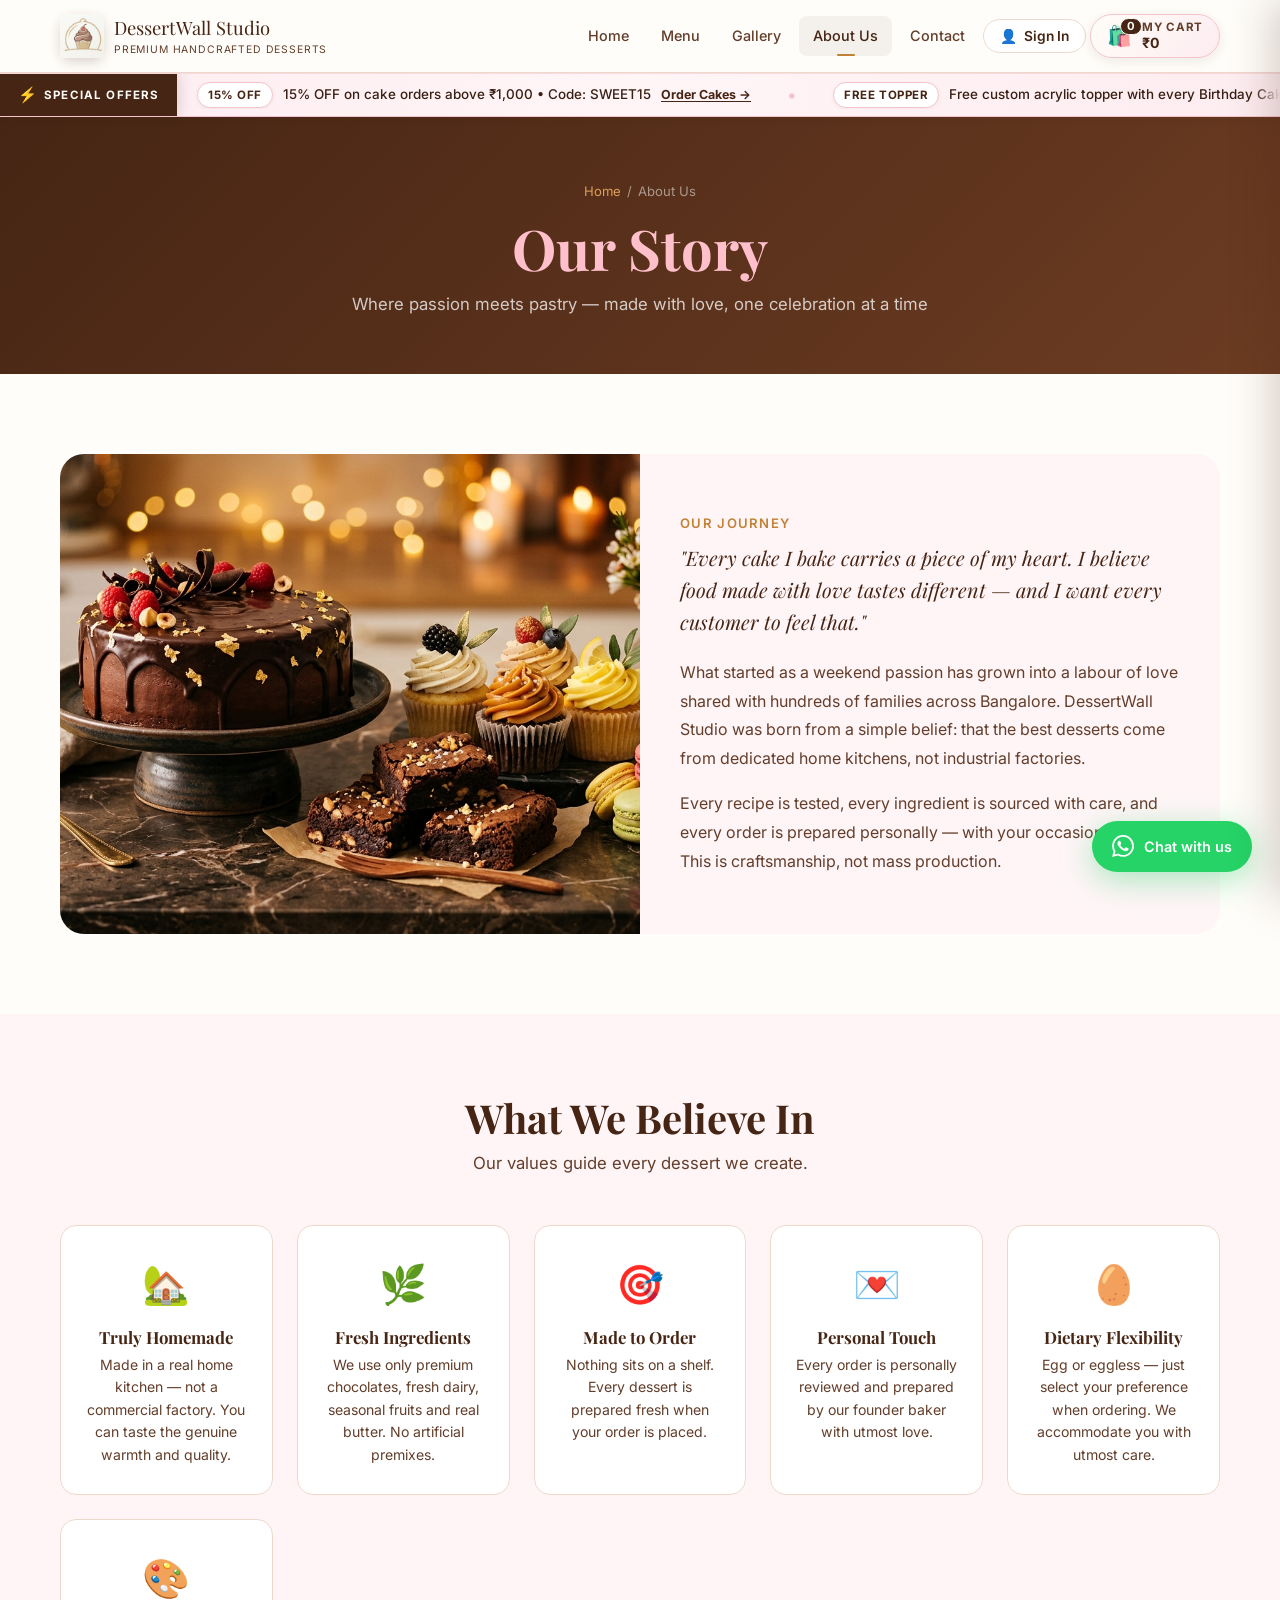
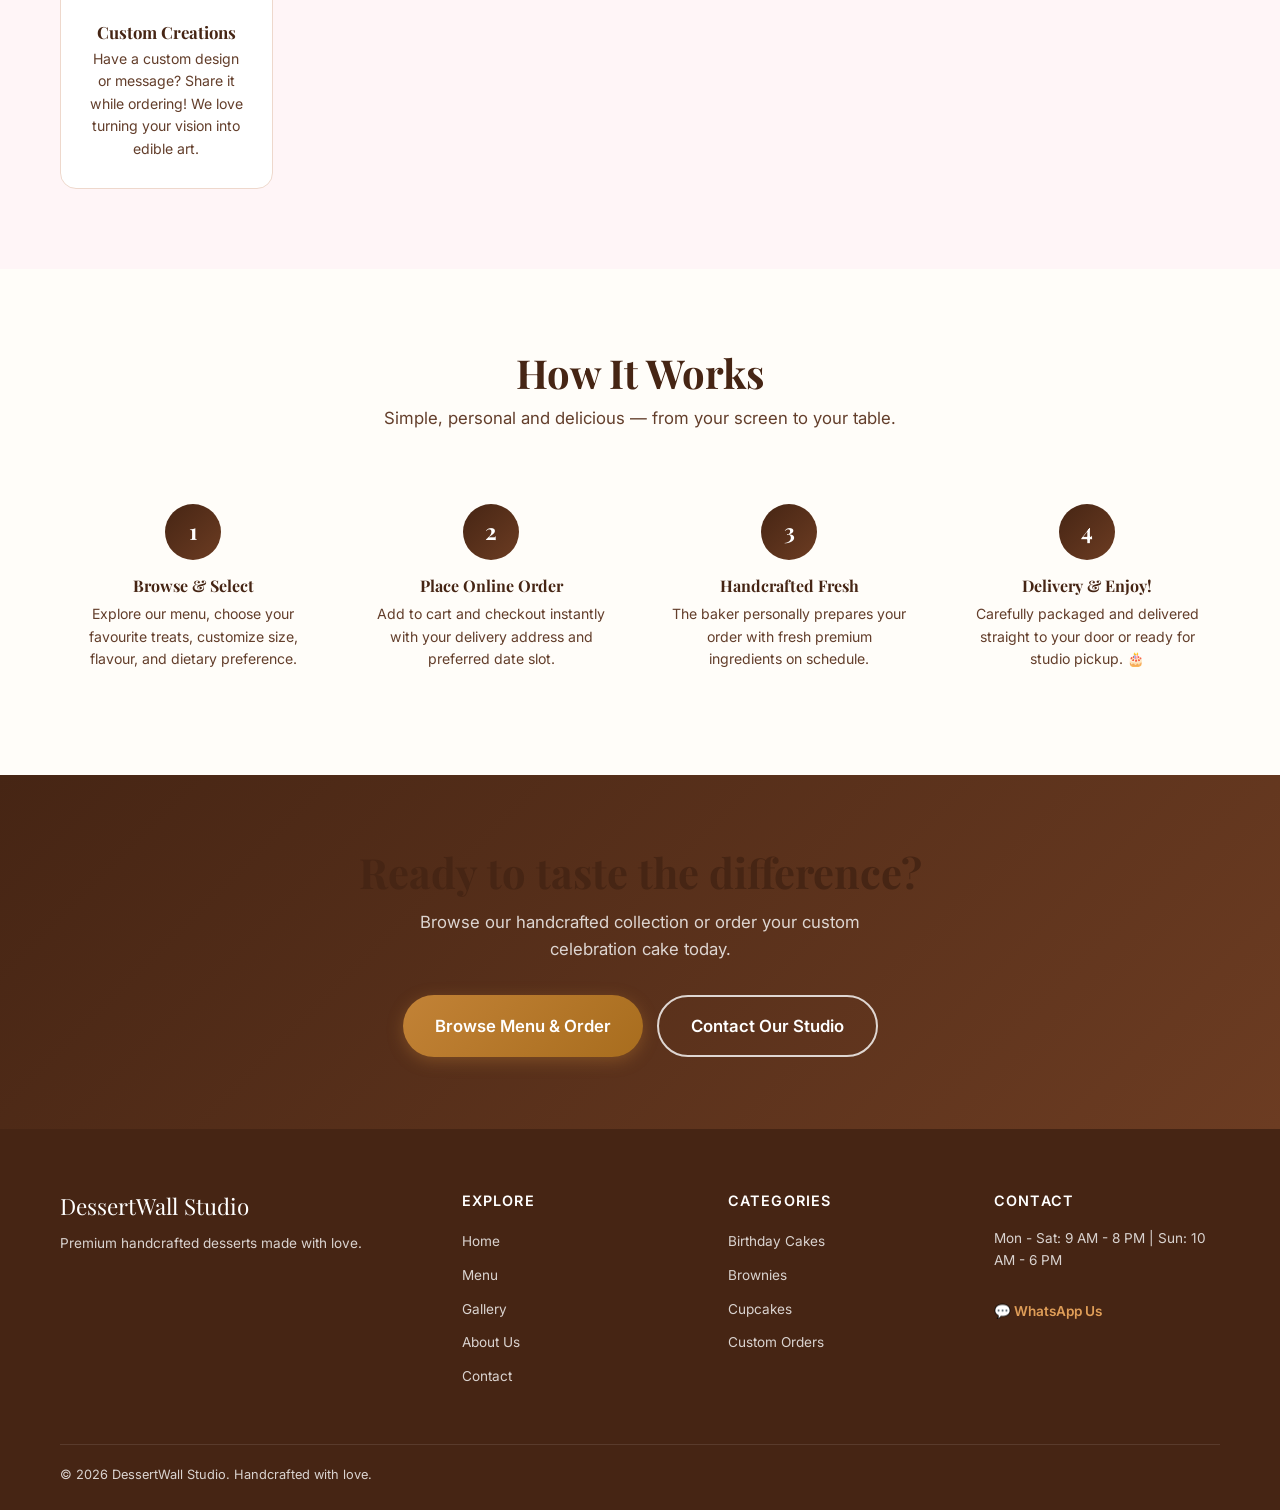
==== commit 1ecdc806: "Add files via upload" ====
--- a/about.html
+++ b/about.html
@@ -6,7 +6,7 @@
   <title>DessertWall Studio</title>
   <meta name="description" content="Learn about the story, passion and commitment behind DessertWall Studio — premium handcrafted desserts made with love in Bangalore." />
   <link rel="stylesheet" href="style.css" />
-  <link rel="icon" href="data:image/svg+xml,<svg xmlns='http://www.w3.org/2000/svg' viewBox='0 0 100 100'><text y='.9em' font-size='90'>🍰</text></svg>" />
+  <link rel="icon" href="images/logo.jpg">
 </head>
 <body>
 
@@ -15,7 +15,7 @@
   <div class="container">
     <div class="nav-inner">
       <a href="index.html" class="nav-logo">
-        <div class="nav-logo-icon">🍰</div>
+        <div class="nav-logo-icon"><img src="images/logo.jpg"></div>
         <div class="nav-logo-text">DessertWall Studio <span>Premium Handcrafted Desserts</span></div>
       </a>
       <div class="nav-links" id="nav-links">
@@ -171,7 +171,7 @@
   <div class="container">
     <div class="footer-grid">
       <div>
-        <div class="footer-brand-name">🍰 DessertWall Studio</div>
+        <div class="footer-brand-name"> DessertWall Studio</div>
         <p class="footer-brand-sub">Premium handcrafted desserts made with love.</p>
       </div>
       <div class="footer-col">
--- a/style.css
+++ b/style.css
@@ -417,12 +417,10 @@
 .nav-logo-icon {
   width: 44px;
   height: 44px;
-  background: linear-gradient(135deg, var(--c-brown) 0%, var(--c-brown-light) 100%);
   border-radius: 12px;
   display: flex;
   align-items: center;
   justify-content: center;
-  font-size: 1.4rem;
   box-shadow: 0 4px 12px rgba(70, 37, 20, .2);
 }
 
@@ -527,17 +525,6 @@
   align-items: center;
   gap: 10px;
   text-decoration: none;
-}
-
-.nav-logo-icon {
-  width: 44px;
-  height: 44px;
-  background: linear-gradient(135deg, var(--c-brown) 0%, var(--c-brown-light) 100%);
-  border-radius: 12px;
-  display: flex;
-  align-items: center;
-  justify-content: center;
-  font-size: 1.4rem;
 }
 
 .nav-logo-text {
@@ -814,40 +801,6 @@
   flex-wrap: wrap;
 }
 
-.hero-scroll {
-  position: absolute;
-  bottom: 32px;
-  left: 50%;
-  transform: translateX(-50%);
-  display: flex;
-  flex-direction: column;
-  align-items: center;
-  gap: 6px;
-  color: rgba(255, 255, 255, .5);
-  font-size: .75rem;
-  letter-spacing: .1em;
-}
-
-.hero-scroll-dot {
-  width: 6px;
-  height: 6px;
-  background: rgba(255, 255, 255, .4);
-  border-radius: 50%;
-  animation: scrollBounce 1.6s ease-in-out infinite;
-}
-
-@keyframes scrollBounce {
-
-  0%,
-  100% {
-    transform: translateY(0)
-  }
-
-  50% {
-    transform: translateY(8px)
-  }
-}
-
 /* ---------- Feature Chips ---------- */
 .why-grid {
   display: grid;
@@ -1658,6 +1611,10 @@
   min-height: calc(100vh - var(--navbar-h));
 }
 
+.admin-logo-icon img{
+  border-radius: 7px;
+}
+
 .admin-sidebar {
   background: var(--c-brown);
   color: #fff;
@@ -2018,6 +1975,10 @@
   align-items: center;
   justify-content: center;
   flex-shrink: 0;
+}
+
+.contact-icon img {
+  width: 50px;
 }
 
 .contact-info-item h4 {
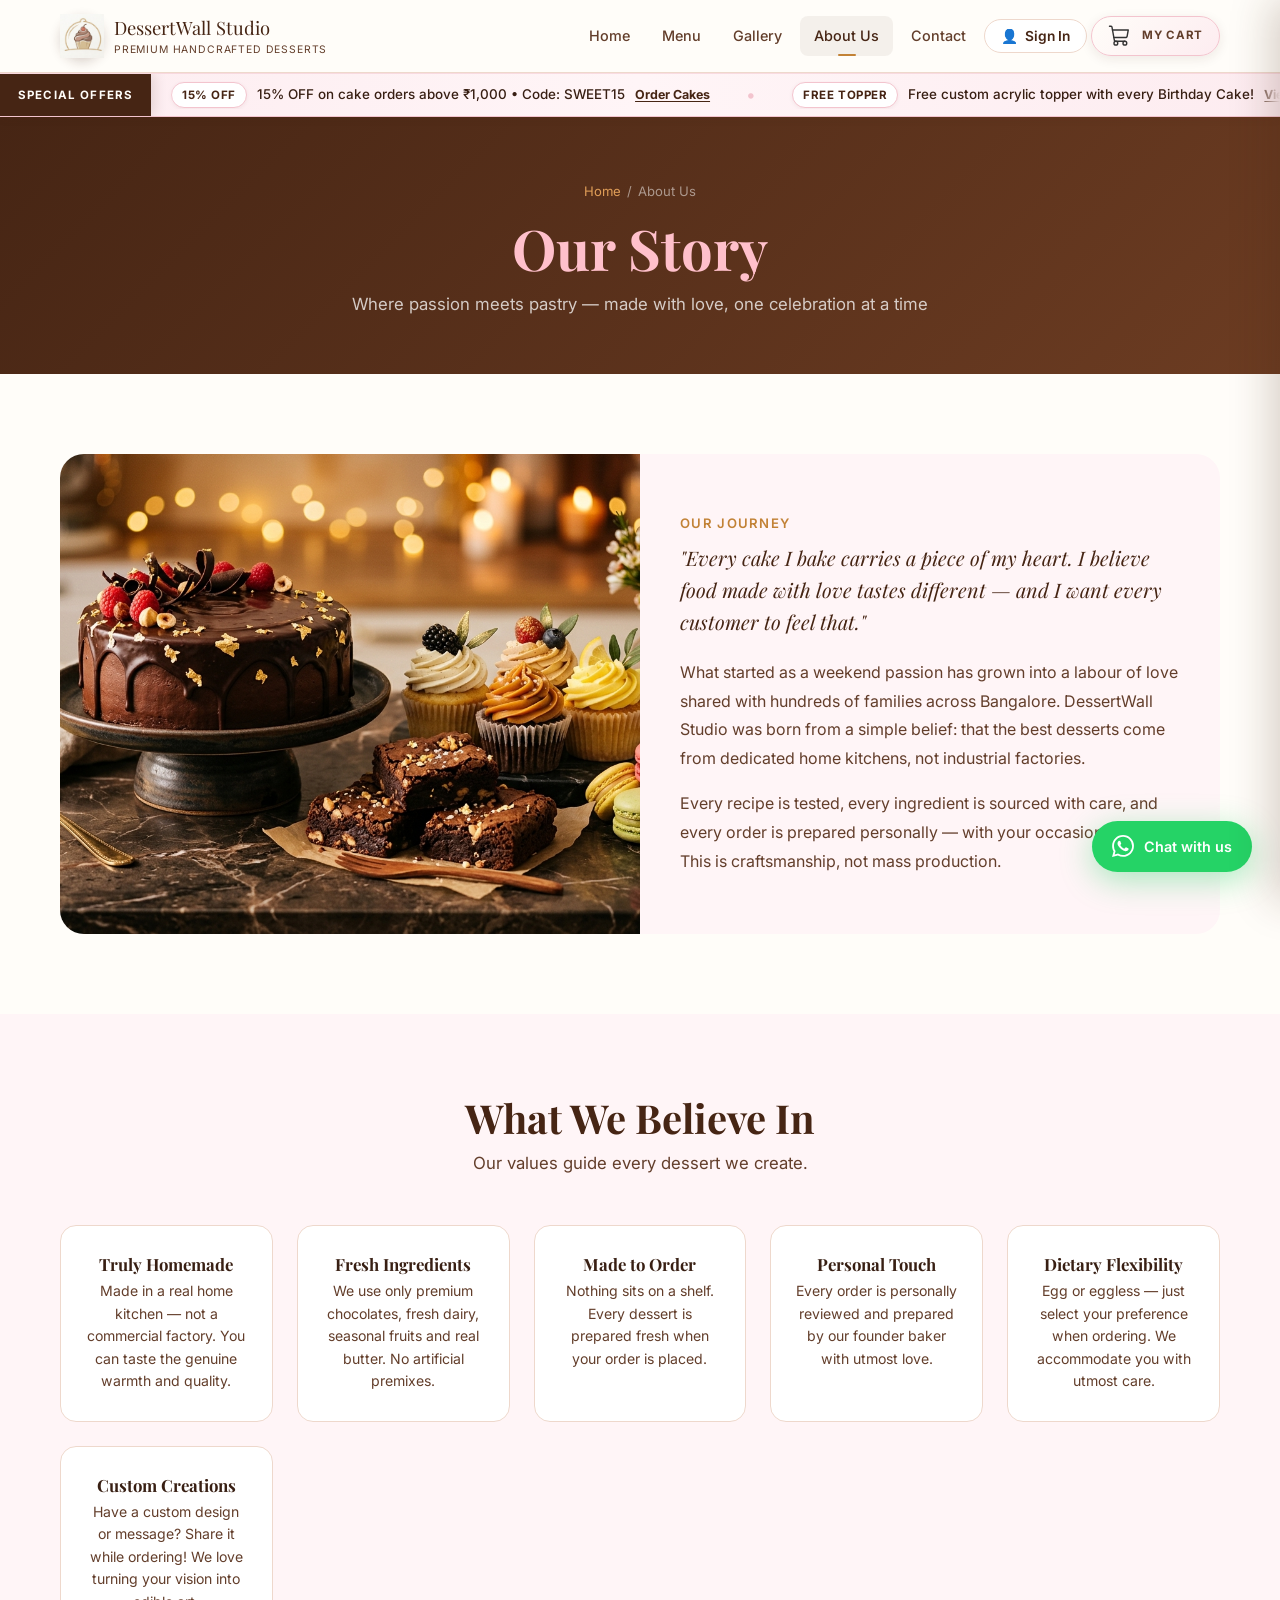
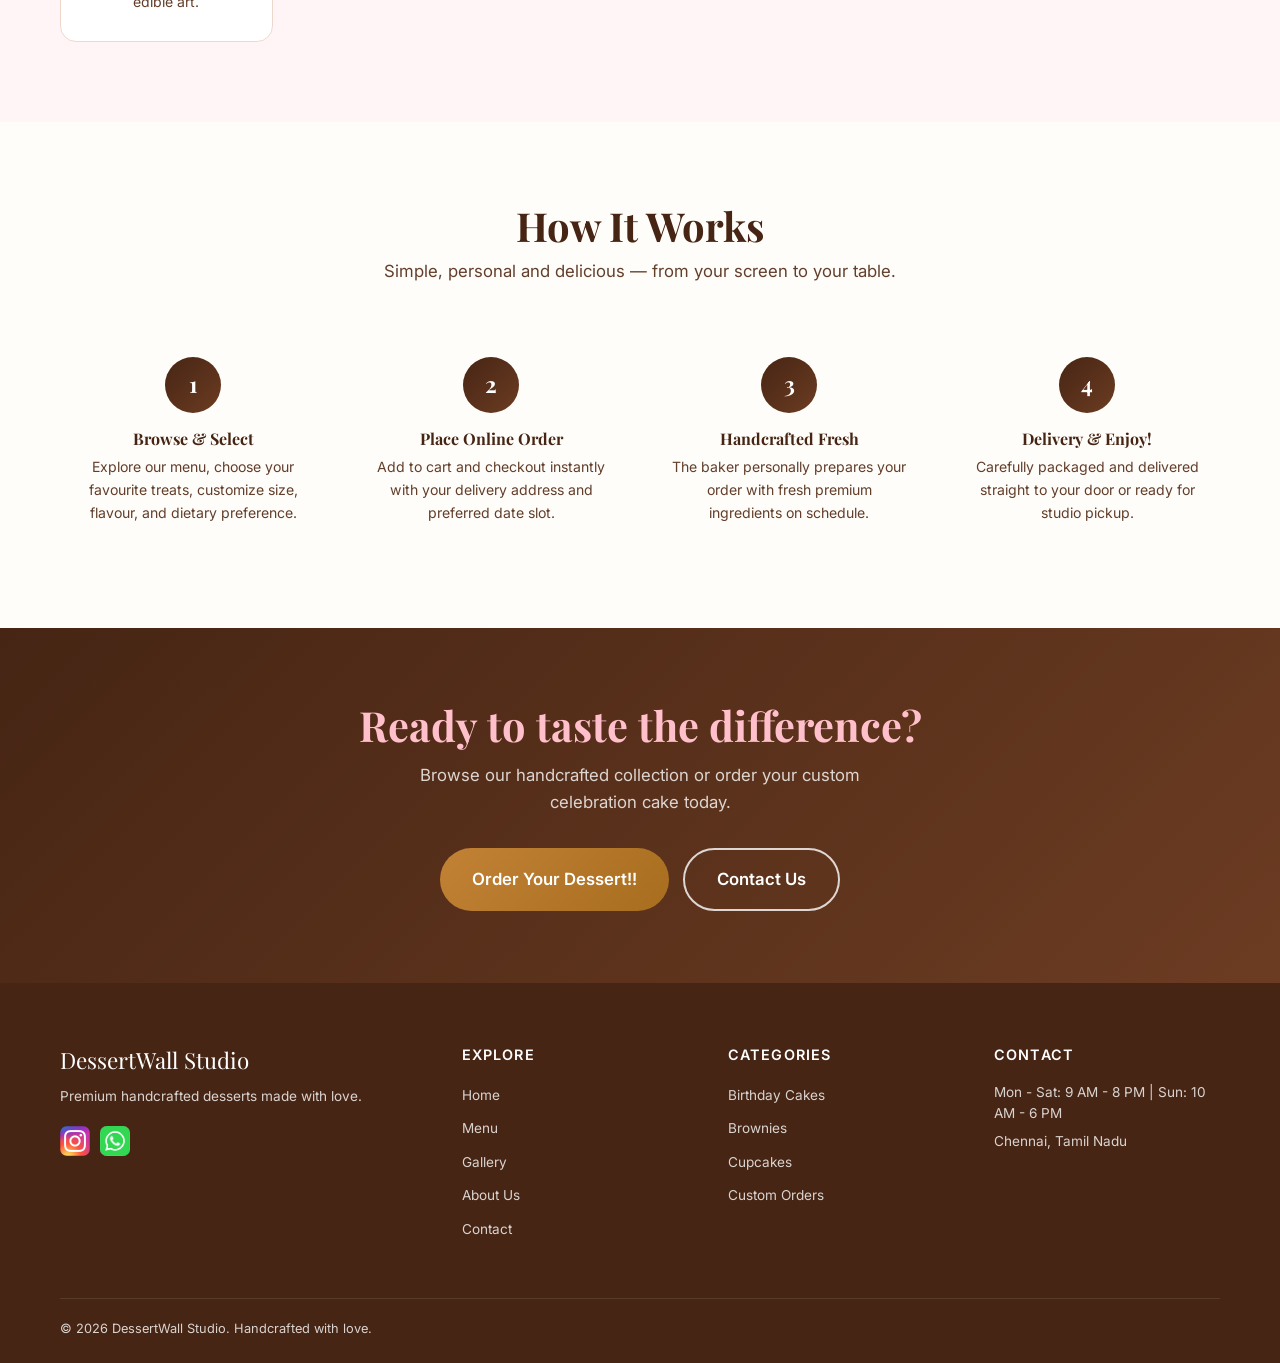
==== commit 036c7ff7: "Add files via upload" ====
--- a/about.html
+++ b/about.html
@@ -29,12 +29,10 @@
         </div>
         <div class="nav-cart-card" onclick="openCart()" role="button" tabindex="0" aria-label="View Shopping Cart">
           <div class="nav-cart-icon-box">
-            <span>🛍️</span>
-            <span class="cart-badge">0</span>
+            <img src="images/cart.svg">
           </div>
           <div class="nav-cart-info">
             <span class="nav-cart-title">My Cart</span>
-            <span class="nav-cart-total" id="nav-cart-total">₹0</span>
           </div>
         </div>
       </div>
@@ -48,7 +46,6 @@
 <!-- RUNNING OFFER BAR (CAR) BELOW NAVBAR -->
 <div id="running-offer-bar" class="running-offer-bar">
   <div class="offer-tag">
-    <span class="offer-tag-icon">⚡</span>
     <span>SPECIAL OFFERS</span>
   </div>
   <div class="offer-marquee-container">
@@ -92,32 +89,26 @@
     <p class="section-sub">Our values guide every dessert we create.</p>
     <div class="why-grid stagger">
       <div class="why-card">
-        <div class="why-icon">🏡</div>
         <h4>Truly Homemade</h4>
         <p>Made in a real home kitchen — not a commercial factory. You can taste the genuine warmth and quality.</p>
       </div>
       <div class="why-card">
-        <div class="why-icon">🌿</div>
         <h4>Fresh Ingredients</h4>
         <p>We use only premium chocolates, fresh dairy, seasonal fruits and real butter. No artificial premixes.</p>
       </div>
       <div class="why-card">
-        <div class="why-icon">🎯</div>
         <h4>Made to Order</h4>
         <p>Nothing sits on a shelf. Every dessert is prepared fresh when your order is placed.</p>
       </div>
       <div class="why-card">
-        <div class="why-icon">💌</div>
         <h4>Personal Touch</h4>
         <p>Every order is personally reviewed and prepared by our founder baker with utmost love.</p>
       </div>
       <div class="why-card">
-        <div class="why-icon">🥚</div>
         <h4>Dietary Flexibility</h4>
         <p>Egg or eggless — just select your preference when ordering. We accommodate you with utmost care.</p>
       </div>
       <div class="why-card">
-        <div class="why-icon">🎨</div>
         <h4>Custom Creations</h4>
         <p>Have a custom design or message? Share it while ordering! We love turning your vision into edible art.</p>
       </div>
@@ -149,7 +140,7 @@
       <div style="text-align:center;padding:24px 16px;">
         <div style="width:56px;height:56px;background:linear-gradient(135deg,var(--c-brown),var(--c-brown-light));border-radius:50%;display:flex;align-items:center;justify-content:center;margin:0 auto 16px;color:#fff;font-size:1.4rem;font-family:'Playfair Display',serif;font-weight:700">4</div>
         <h4 style="font-family:'Playfair Display',serif;color:var(--c-brown);margin-bottom:8px">Delivery & Enjoy!</h4>
-        <p style="font-size:.88rem;color:var(--c-text-soft)">Carefully packaged and delivered straight to your door or ready for studio pickup. 🎂</p>
+        <p style="font-size:.88rem;color:var(--c-text-soft)">Carefully packaged and delivered straight to your door or ready for studio pickup.</p>
       </div>
     </div>
   </div>
@@ -158,11 +149,11 @@
 <!-- CTA -->
 <section style="background:linear-gradient(135deg,var(--c-brown) 0%,var(--c-brown-light) 100%);padding:72px 0;text-align:center;color:#fff;">
   <div class="container">
-    <h2 style="font-family:'Playfair Display',serif;font-size:clamp(1.8rem,4vw,2.6rem);margin-bottom:12px;">Ready to taste the difference?</h2>
+    <h2 style="font-family:'Playfair Display',serif;font-size:clamp(1.8rem,4vw,2.6rem);margin-bottom:12px; color: pink">Ready to taste the difference?</h2>
     <p style="color:rgba(255,255,255,.8);font-size:1.05rem;margin-bottom:32px;max-width:500px;margin-left:auto;margin-right:auto;">Browse our handcrafted collection or order your custom celebration cake today.</p>
     <div style="display:flex;gap:14px;justify-content:center;flex-wrap:wrap;">
-      <a href="menu.html" class="btn btn-gold btn-lg">Browse Menu & Order</a>
-      <a href="contact.html" class="btn btn-outline btn-lg" style="color:#fff;border-color:rgba(255,255,255,.8);">Contact Our Studio</a>
+      <a href="menu.html" class="btn btn-gold btn-lg">Order Your Dessert!!</a>
+      <a href="contact.html" class="btn btn-outline btn-lg" style="color:#fff;border-color:rgba(255,255,255,.8);">Contact Us</a>
     </div>
   </div>
 </section>
@@ -173,6 +164,12 @@
       <div>
         <div class="footer-brand-name"> DessertWall Studio</div>
         <p class="footer-brand-sub">Premium handcrafted desserts made with love.</p>
+          <div class="footer-social">
+            <a href="https://www.instagram.com/homedessert.studio" target="_blank" rel="noopener"
+              aria-label="Instagram"><img src="images/Insta.webp" style="width: 30px;"></a>
+            <a href="#" onclick="openWhatsApp('Hi! I have a question about my dessert order.');return false;"
+              rel="noopener" style="color:var(--c-gold-light);font-weight:600"><img src="images/whatsapp.jpg" style="width: 30px; border-radius: 23%;"></a>
+          </div>
       </div>
       <div class="footer-col">
         <h5>Explore</h5>
@@ -195,8 +192,8 @@
       </div>
       <div class="footer-col">
         <h5>Contact</h5>
-        <p id="footer-timings"></p><br>
-        <a href="#" onclick="openWhatsApp('Hi!');return false" style="color:var(--c-gold-light);font-weight:600">💬 WhatsApp Us</a>
+        <p id="footer-timings"></p>
+        <p id="footer-area" style="margin-top:6px;"></p>
       </div>
     </div>
     <div class="footer-bottom">
@@ -216,7 +213,8 @@
 <div class="cart-drawer" id="cart-drawer">
   <div class="cart-header">
     <div class="cart-title">
-      <span>🛍️ Your Dessert Cart</span>
+      <img src="images/cart.svg">
+      <span>Your Dessert Cart</span>
     </div>
     <button class="cart-close" onclick="closeCart()" aria-label="Close cart">&times;</button>
   </div>
@@ -236,7 +234,7 @@
       <span id="cart-total">₹0</span>
     </div>
     <button class="btn btn-primary btn-block cart-checkout-btn" onclick="openCheckout()">
-      Proceed to Checkout →
+      Proceed to Checkout
     </button>
   </div>
 </div>
@@ -256,7 +254,7 @@
           <input type="text" id="checkout-name" placeholder="e.g. Priya Sharma" required />
         </div>
         <div class="form-group">
-          <label>Mobile Number (For Delivery Updates) *</label>
+          <label>Mobile Number (For Updates) *</label>
           <input type="tel" id="checkout-phone" placeholder="e.g. 98450 12345" required />
         </div>
         <div class="form-group">
@@ -268,11 +266,11 @@
           <div style="display:flex; gap:20px; margin-top:4px;">
             <label style="font-size:.9rem; font-weight:500; text-transform:none; cursor:pointer;">
               <input type="radio" name="delivery-type" value="delivery" checked onchange="document.getElementById('checkout-addr-wrap').style.display='block'" />
-              🚚 Home Delivery (Free above ₹499)
+              Home Delivery (Free above ₹499)
             </label>
             <label style="font-size:.9rem; font-weight:500; text-transform:none; cursor:pointer;">
               <input type="radio" name="delivery-type" value="pickup" onchange="document.getElementById('checkout-addr-wrap').style.display='none'" />
-              🏪 Direct Studio Pickup
+              Direct Studio Pickup
             </label>
           </div>
         </div>
@@ -280,6 +278,10 @@
           <label>Delivery Address *</label>
           <textarea id="checkout-address" placeholder="Flat No., Apartment, Street, Landmark, Bangalore pin code"></textarea>
         </div>
+        <div class="form-group full" id="checkout-pincode">
+            <label>Pin Code *</label>
+            <input type="number" id="checkout-pin" placeholder="600008" required></input>
+          </div>
         <div class="form-group">
           <label>Preferred Delivery Date *</label>
           <input type="date" id="checkout-date" required />
@@ -307,7 +309,7 @@
         </div>
         <div class="form-actions">
           <button type="submit" class="btn btn-primary btn-block btn-lg">
-            Place Order Now 🎂
+            Place Order Now
           </button>
         </div>
       </form>
@@ -328,39 +330,160 @@
 </div>
 
 <!-- USER AUTH MODAL (Login & Sign-up) -->
-<div id="auth-modal" class="hidden" role="dialog" aria-modal="true" style="position:fixed;inset:0;background:rgba(42,20,10,.65);backdrop-filter:blur(6px);z-index:3500;display:flex;align-items:center;justify-content:center;padding:20px;">
-  <div class="checkout-box" style="max-width:480px;">
-    <div class="checkout-header">
-      <h3 style="font-family:'Playfair Display',serif; color:var(--c-brown); font-size:1.35rem;">Customer Account</h3>
-      <button class="cart-close" onclick="closeAuthModal()">&times;</button>
-    </div>
-    <div class="checkout-body">
-      <div style="background:var(--c-pink-subtle);border:1px solid var(--c-pink-border);border-radius:var(--radius-sm);padding:14px;margin-bottom:20px;">
-        <div style="font-size:.82rem;font-weight:700;color:var(--c-brown);margin-bottom:8px;text-transform:uppercase;letter-spacing:.06em;">⚡ 1-Click Fast Sign-In:</div>
-        <div style="display:flex;gap:10px;flex-wrap:wrap;">
-          <button type="button" class="btn btn-sm btn-pink" onclick="loginDemoUser(0)">Sign in as Priya</button>
-          <button type="button" class="btn btn-sm btn-pink" onclick="loginDemoUser(1)">Sign in as Arjun</button>
-        </div>
-      </div>
-      <form id="auth-form" onsubmit="handleUserLogin(event)" class="admin-form-grid">
-        <div class="form-group full">
-          <label>Your Full Name *</label>
-          <input type="text" id="auth-name" placeholder="e.g. Priya Sharma" required />
-        </div>
-        <div class="form-group full">
+<div id="auth-modal" class="hidden" role="dialog" aria-modal="true">
+  <div class="auth-card">
+    <div class="auth-header">
+      <div class="auth-header-text">
+        <h3 id="auth-modal-title">Welcome Back</h3>
+        <p id="auth-modal-subtitle">Sign in with your mobile / email and password</p>
+      </div>
+      <button class="auth-close-btn" onclick="closeAuthModal()" aria-label="Close">×</button>
+    </div>
+    <div class="auth-body">
+
+      <!-- Tab Switcher -->
+      <div class="auth-tabs-wrap">
+        <button type="button" class="auth-tab-btn active" id="auth-tab-signin" onclick="switchAuthTab('signin')">
+          Sign In
+        </button>
+        <button type="button" class="auth-tab-btn" id="auth-tab-signup" onclick="switchAuthTab('signup')">
+          Create Account
+        </button>
+      </div>
+
+      <!-- SIGN IN PANEL -->
+      <div id="auth-panel-signin">
+        <form id="login-form" onsubmit="handleUserLogin(event)">
+          <div class="auth-form-group">
+            <label>Mobile Number or Email *</label>
+            <input type="text" id="login-identifier" placeholder="e.g. 9845012345 or priya@example.com" required autocomplete="username" />
+          </div>
+          <div class="auth-form-group">
+            <label>Password *</label>
+            <div class="password-input-wrap">
+              <input type="password" id="login-password" placeholder="Enter your account password" required autocomplete="current-password" />
+              <button type="button" class="password-toggle-btn" onclick="togglePasswordVisibility('login-password', this)" aria-label="Toggle password visibility">👁️</button>
+            </div>
+          </div>
+          <button type="submit" class="btn btn-primary btn-block" style="width:100%;justify-content:center;margin-top:10px;">
+            Sign In to Account
+          </button>
+          <div class="auth-switch-prompt">
+            Don't have an account yet? <button type="button" onclick="switchAuthTab('signup')">Sign Up Here</button>
+          </div>
+        </form>
+      </div>
+
+      <!-- SIGN UP PANEL -->
+      <div id="auth-panel-signup" class="hidden">
+        <form id="signup-form" onsubmit="handleUserSignup(event)">
+          <div class="auth-form-group">
+            <label>Full Name *</label>
+            <input type="text" id="signup-name" placeholder="e.g. Sneha Patel" required autocomplete="name" />
+          </div>
+          <div class="auth-form-group">
+            <label>Mobile Number (10 digits) *</label>
+            <input type="tel" id="signup-phone" placeholder="e.g. 9876543210" required autocomplete="tel" />
+          </div>
+          <div class="auth-form-group">
+            <label>Email Address *</label>
+            <input type="email" id="signup-email" placeholder="e.g. sneha@example.com" required autocomplete="email" />
+          </div>
+          <div class="auth-form-group">
+            <label>Create Password *</label>
+            <div class="password-input-wrap">
+              <input type="password" id="signup-password" placeholder="Minimum 6 characters" minlength="6" required autocomplete="new-password" />
+              <button type="button" class="password-toggle-btn" onclick="togglePasswordVisibility('signup-password', this)" aria-label="Toggle password visibility">👁️</button>
+            </div>
+            <div class="auth-field-hint">🔒 Minimum 6 characters</div>
+          </div>
+          <div class="auth-form-group">
+            <label>Confirm Password *</label>
+            <div class="password-input-wrap">
+              <input type="password" id="signup-confirm-password" placeholder="Re-enter your password" minlength="6" required autocomplete="new-password" />
+              <button type="button" class="password-toggle-btn" onclick="togglePasswordVisibility('signup-confirm-password', this)" aria-label="Toggle password visibility">👁️</button>
+            </div>
+          </div>
+          <div class="auth-form-group">
+            <label>Default Delivery Address (Optional)</label>
+            <textarea id="signup-address" placeholder="Flat, Building, Area, Landmark, Bangalore..." rows="2" autocomplete="street-address"></textarea>
+          </div>
+          <button type="submit" class="btn btn-primary btn-block" style="width:100%;justify-content:center;margin-top:10px;">
+            Create Account & Sign In
+          </button>
+          <div class="auth-switch-prompt">
+            Already registered? <button type="button" onclick="switchAuthTab('signin')">Sign In Instead</button>
+          </div>
+        </form>
+      </div>
+    </div>
+  </div>
+</div>
+
+<!-- USER PROFILE EDIT MODAL -->
+<div id="profile-modal" class="hidden" role="dialog" aria-modal="true">
+  <div class="profile-card">
+    <div class="profile-header">
+      <div class="profile-header-user">
+        <div class="profile-avatar-circle-lg" id="profile-avatar-circle">P</div>
+        <div class="profile-header-text">
+          <h3 id="profile-header-name">My Account Profile</h3>
+          <p><span id="profile-header-phone">98450 12345</span> • Verified Customer</p>
+        </div>
+      </div>
+      <button class="auth-close-btn" onclick="closeProfileModal()" aria-label="Close profile">×</button>
+    </div>
+    <div class="profile-body">
+      <form id="profile-form" onsubmit="handleProfileUpdate(event)">
+        <div class="auth-form-group">
+          <label>Full Name *</label>
+          <input type="text" id="profile-name" required placeholder="Your full name" />
+        </div>
+        <div class="auth-form-group">
           <label>Mobile Number *</label>
-          <input type="tel" id="auth-phone" placeholder="e.g. 98450 12345" required />
-        </div>
-        <div class="form-group full">
-          <label>Email Address (Optional)</label>
-          <input type="email" id="auth-email" placeholder="priya@example.com" />
-        </div>
-        <div class="form-group full">
-          <label>Default Delivery Address (Optional)</label>
-          <textarea id="auth-address" placeholder="Flat, Apartment, Area, Bangalore..." rows="2"></textarea>
-        </div>
-        <div class="form-actions">
-          <button type="submit" class="btn btn-primary btn-block">Sign In / Register</button>
+          <input type="tel" id="profile-phone" required placeholder="10-digit mobile number" />
+        </div>
+        <div class="auth-form-group">
+          <label>Email Address</label>
+          <input type="email" id="profile-email" placeholder="name@example.com" />
+        </div>
+        <div class="auth-form-group">
+          <label>Default Delivery Address</label>
+          <textarea id="profile-address" rows="2" placeholder="Apartment / Villa, Street, Locality, Bangalore..."></textarea>
+        </div>
+
+        <!-- Optional Password Update -->
+        <div class="profile-section-divider">Security & Password</div>
+        <div style="background:var(--c-cream);padding:14px;border-radius:var(--radius-sm);border:1px solid var(--c-border);margin-bottom:16px;">
+          <div style="font-size:.78rem;color:var(--c-text-muted);margin-bottom:10px;">
+            Leave password fields blank if you do not want to change your password.
+          </div>
+          <div class="auth-form-group" style="margin-bottom:10px;">
+            <label style="font-size:.75rem;">Current Password (required to change password)</label>
+            <div class="password-input-wrap">
+              <input type="password" id="profile-current-pass" placeholder="Enter current password" />
+              <button type="button" class="password-toggle-btn" onclick="togglePasswordVisibility('profile-current-pass', this)" aria-label="Toggle password visibility">👁️</button>
+            </div>
+          </div>
+          <div class="auth-form-group" style="margin-bottom:10px;">
+            <label style="font-size:.75rem;">New Password</label>
+            <div class="password-input-wrap">
+              <input type="password" id="profile-new-pass" placeholder="Min. 6 characters" minlength="6" />
+              <button type="button" class="password-toggle-btn" onclick="togglePasswordVisibility('profile-new-pass', this)" aria-label="Toggle password visibility">👁️</button>
+            </div>
+          </div>
+          <div class="auth-form-group" style="margin-bottom:0;">
+            <label style="font-size:.75rem;">Confirm New Password</label>
+            <div class="password-input-wrap">
+              <input type="password" id="profile-confirm-new-pass" placeholder="Re-type new password" minlength="6" />
+              <button type="button" class="password-toggle-btn" onclick="togglePasswordVisibility('profile-confirm-new-pass', this)" aria-label="Toggle password visibility">👁️</button>
+            </div>
+          </div>
+        </div>
+
+        <div class="profile-actions">
+          <button type="button" class="btn btn-outline" onclick="closeProfileModal()">Cancel</button>
+          <button type="submit" class="btn btn-primary">Save Profile Changes</button>
         </div>
       </form>
     </div>
@@ -387,6 +510,7 @@
   document.addEventListener('DOMContentLoaded', () => {
     const b = appData.business || {};
     if (document.getElementById('footer-timings')) document.getElementById('footer-timings').textContent = b.timings || 'Mon - Sat: 9 AM - 8 PM';
+    if (document.getElementById('footer-area')) document.getElementById('footer-area').textContent = (b.serviceArea || 'Chennai, Tamil Nadu');
   });
 </script>
 </body>
--- a/style.css
+++ b/style.css
@@ -203,12 +203,10 @@
 .btn-gold {
   background: linear-gradient(135deg, var(--c-gold) 0%, #A86D1E 100%);
   color: #fff;
-  box-shadow: 0 4px 16px rgba(194, 130, 54, .35);
 }
 
 .btn-gold:hover {
   transform: translateY(-2px);
-  box-shadow: 0 8px 24px rgba(194, 130, 54, .45);
   color: #fff;
 }
 
@@ -231,7 +229,7 @@
 }
 
 .btn-outline:hover {
-  background: var(--c-brown);
+  background: rgb(73, 21, 21);
   color: #fff;
 }
 
@@ -293,10 +291,6 @@
   text-transform: uppercase;
   z-index: 3;
   box-shadow: 3px 0 12px rgba(70, 37, 20, .15);
-}
-
-.offer-tag-icon {
-  font-size: .95rem;
 }
 
 .offer-marquee-container {
@@ -494,16 +488,6 @@
   color: #fff;
 }
 
-.cart-badge {
-  background: var(--c-pink);
-  color: var(--c-brown);
-  font-size: .72rem;
-  font-weight: 700;
-  padding: 2px 7px;
-  border-radius: 50px;
-  line-height: 1;
-}
-
 .nav-admin-btn {
   font-size: .82rem;
   font-weight: 600;
@@ -525,6 +509,10 @@
   align-items: center;
   gap: 10px;
   text-decoration: none;
+}
+
+.nav-logo-icon {
+  border-radius: 50px;
 }
 
 .nav-logo-text {
@@ -823,21 +811,16 @@
   border-color: var(--c-gold-light);
 }
 
-.why-icon {
-  font-size: 2.4rem;
-  margin-bottom: 12px;
-}
-
 .why-card h4 {
   font-family: 'Playfair Display', serif;
-  color: var(--c-brown);
+  color: var(--c-text);
   margin-bottom: 6px;
   font-size: 1.05rem;
 }
 
 .why-card p {
   font-size: .88rem;
-  color: var(--c-text-soft);
+  color: var(--c-text-soft)
 }
 
 /* ---------- Category Shortcuts ---------- */
@@ -1109,6 +1092,7 @@
   font-family: 'Playfair Display', serif;
   font-size: 1.2rem;
   margin-bottom: 4px;
+  color: pink;
 }
 
 .lightbox-caption p {
@@ -1453,10 +1437,6 @@
 }
 
 .footer-social a {
-  width: 36px;
-  height: 36px;
-  border-radius: 50%;
-  border: 1px solid rgba(255, 255, 255, .2);
   display: flex;
   align-items: center;
   justify-content: center;
@@ -1611,7 +1591,7 @@
   min-height: calc(100vh - var(--navbar-h));
 }
 
-.admin-logo-icon img{
+.admin-logo-icon img {
   border-radius: 7px;
 }
 
@@ -2010,6 +1990,43 @@
   margin-top: 16px;
 }
 
+#pintext,
+#pinsearch {
+  background: var(--c-cream);
+  border: 2px solid brown;
+  border-radius: 6px;
+  height: 30px;
+  font-size: 15px;
+  text-align: center;
+}
+
+input[type=number]::-webkit-inner-spin-button,
+input[type=number]::-webkit-outer-spin-button {
+  -webkit-appearance: none;
+  margin: 0;
+}
+
+#pintext {
+  width: 200px;
+}
+
+#pinsearch {
+  width: 150px;
+}
+
+#pintext::placeholder {
+  font-size: 13px;
+}
+
+#pinsearch {
+  color: peachpuff;
+  background-color: brown;
+}
+
+#pindisplay {
+  font-size: 18px;
+}
+
 /* ---------- Animations ---------- */
 .fade-in {
   animation: fadeInUp .6s ease both;
@@ -2155,6 +2172,7 @@
   padding: 14px 24px;
   font-size: 1rem;
   border-radius: 50px;
+  justify-content: center;
 }
 
 .modal-price-calc {
@@ -2361,6 +2379,7 @@
   align-items: center;
   gap: 10px;
   padding: 6px 16px;
+  height: 40px;
   border-radius: 50px;
   background: linear-gradient(135deg, #FFFDF9 0%, #FDECF0 100%);
   border: 1.5px solid var(--c-pink-border);
@@ -2369,12 +2388,14 @@
   transition: all var(--transition);
   user-select: none;
 }
+
 .nav-cart-card:hover {
   transform: translateY(-2px);
   box-shadow: 0 6px 20px rgba(70, 37, 20, .14);
   border-color: var(--c-brown);
   background: #FFFDF9;
 }
+
 .nav-cart-icon-box {
   position: relative;
   font-size: 1.25rem;
@@ -2382,25 +2403,13 @@
   display: flex;
   align-items: center;
 }
-.nav-cart-icon-box .cart-badge {
-  position: absolute;
-  top: -8px;
-  right: -10px;
-  background: var(--c-brown);
-  color: #FFFDF9;
-  font-size: .7rem;
-  font-weight: 700;
-  padding: 2px 6px;
-  border-radius: 50px;
-  border: 1.5px solid #FFFDF9;
-  min-width: 18px;
-  text-align: center;
-}
+
 .nav-cart-info {
   display: flex;
   flex-direction: column;
   line-height: 1.15;
 }
+
 .nav-cart-title {
   font-size: .72rem;
   font-weight: 700;
@@ -2408,17 +2417,13 @@
   text-transform: uppercase;
   letter-spacing: .06em;
 }
-.nav-cart-total {
-  font-size: .88rem;
-  font-weight: 700;
-  color: var(--c-brown);
-}
 
 /* Navbar User Login Card */
 .nav-user-wrap {
   position: relative;
   display: inline-block;
 }
+
 .nav-user-btn {
   display: inline-flex;
   align-items: center;
@@ -2433,11 +2438,13 @@
   cursor: pointer;
   transition: all var(--transition);
 }
+
 .nav-user-btn:hover {
   background: var(--c-pink-light);
   border-color: var(--c-pink-border);
   transform: translateY(-1px);
 }
+
 .nav-user-logged {
   display: inline-flex;
   align-items: center;
@@ -2450,12 +2457,15 @@
   font-weight: 600;
   font-size: .86rem;
   cursor: pointer;
+  height: 40px;
   box-shadow: var(--shadow-sm);
   transition: all var(--transition);
 }
+
 .nav-user-logged:hover {
   border-color: var(--c-brown);
 }
+
 .user-avatar-circle {
   width: 28px;
   height: 28px;
@@ -2468,6 +2478,7 @@
   font-size: .75rem;
   font-weight: 700;
 }
+
 .user-dropdown-menu {
   position: absolute;
   top: calc(100% + 8px);
@@ -2481,6 +2492,7 @@
   z-index: 1500;
   animation: modalIn .2s ease;
 }
+
 .user-dropdown-item {
   display: flex;
   align-items: center;
@@ -2491,10 +2503,12 @@
   cursor: pointer;
   transition: background var(--transition);
 }
+
 .user-dropdown-item:hover {
   background: var(--c-pink-light);
   color: var(--c-brown);
 }
+
 .user-dropdown-divider {
   height: 1px;
   background: var(--c-border);
@@ -2504,10 +2518,10 @@
 /* Hide floating cart strictly on admin page */
 body.admin-page .floating-cart-card,
 body.admin-page #floating-cart-card,
-.admin-container ~ .floating-cart-card,
-.admin-container ~ #floating-cart-card,
-.admin-topbar ~ .floating-cart-card,
-.admin-topbar ~ #floating-cart-card {
+.admin-container~.floating-cart-card,
+.admin-container~#floating-cart-card,
+.admin-topbar~.floating-cart-card,
+.admin-topbar~#floating-cart-card {
   display: none !important;
   visibility: hidden !important;
   pointer-events: none !important;
@@ -2531,6 +2545,7 @@
   transition: all var(--transition);
   animation: heroIn .4s ease;
 }
+
 .floating-cart-card:hover {
   transform: translateY(-3px);
   border-color: var(--c-brown);
@@ -2551,20 +2566,24 @@
   transition: all var(--transition);
   user-select: none;
 }
+
 .admin-topbar-cart-card:hover {
   background: rgba(255, 255, 255, 0.22);
   transform: translateY(-1px);
   border-color: rgba(255, 255, 255, 0.4);
 }
+
 .admin-topbar-cart-icon {
   font-size: 1.15rem;
   line-height: 1;
 }
+
 .admin-topbar-cart-info {
   display: flex;
   flex-direction: column;
   line-height: 1.15;
 }
+
 .admin-topbar-cart-title {
   font-size: .65rem;
   text-transform: uppercase;
@@ -2572,6 +2591,7 @@
   color: var(--c-pink-light);
   font-weight: 600;
 }
+
 .admin-topbar-cart-val {
   font-size: .84rem;
   font-weight: 700;
@@ -2592,10 +2612,12 @@
   box-shadow: 0 2px 8px rgba(70, 37, 20, 0.04);
   transition: all var(--transition);
 }
+
 .admin-cart-item-card:hover {
   border-color: var(--c-pink-border);
   box-shadow: 0 4px 16px rgba(70, 37, 20, 0.08);
 }
+
 .admin-cart-item-left {
   display: flex;
   align-items: center;
@@ -2603,6 +2625,7 @@
   flex: 1;
   min-width: 0;
 }
+
 .admin-cart-item-thumb {
   width: 58px;
   height: 58px;
@@ -2611,10 +2634,12 @@
   border: 1px solid var(--c-border);
   flex-shrink: 0;
 }
+
 .admin-cart-item-details {
   flex: 1;
   min-width: 0;
 }
+
 .admin-cart-item-details h4 {
   font-family: 'Playfair Display', serif;
   font-size: 1.05rem;
@@ -2624,30 +2649,36 @@
   overflow: hidden;
   text-overflow: ellipsis;
 }
+
 .admin-cart-item-meta {
   font-size: .78rem;
   color: var(--c-text-soft);
   line-height: 1.4;
 }
+
 .admin-cart-item-right {
   display: flex;
   align-items: center;
   gap: 18px;
   flex-shrink: 0;
 }
+
 .admin-cart-item-pricing {
   text-align: right;
   min-width: 90px;
 }
+
 .admin-cart-item-subtotal {
   font-size: 1.05rem;
   font-weight: 700;
   color: var(--c-brown);
 }
+
 .admin-cart-item-unit {
   font-size: .74rem;
   color: var(--c-text-muted);
 }
+
 .admin-cart-qty-ctrl {
   display: inline-flex;
   align-items: center;
@@ -2656,6 +2687,7 @@
   border-radius: 50px;
   padding: 2px 4px;
 }
+
 .admin-cart-qty-btn {
   background: none;
   border: none;
@@ -2670,9 +2702,11 @@
   justify-content: center;
   transition: background var(--transition);
 }
+
 .admin-cart-qty-btn:hover {
   background: var(--c-pink-light);
 }
+
 .admin-cart-qty-num {
   padding: 0 8px;
   font-weight: 700;
@@ -2681,6 +2715,7 @@
   min-width: 20px;
   text-align: center;
 }
+
 .admin-cart-del-btn {
   background: #FFF0F0;
   color: #C62828;
@@ -2692,6 +2727,7 @@
   cursor: pointer;
   transition: all var(--transition);
 }
+
 .admin-cart-del-btn:hover {
   background: #FFCDD2;
 }
@@ -2709,11 +2745,13 @@
   flex-wrap: wrap;
   gap: 16px;
 }
+
 .admin-cart-summary-lines {
   display: flex;
   flex-direction: column;
   gap: 6px;
 }
+
 .admin-cart-summary-line {
   font-size: .88rem;
   color: var(--c-text-soft);
@@ -2721,6 +2759,7 @@
   gap: 24px;
   justify-content: space-between;
 }
+
 .admin-cart-summary-line.total-line {
   font-size: 1.15rem;
   font-weight: 700;
@@ -2729,18 +2768,21 @@
   padding-top: 8px;
   margin-top: 4px;
 }
+
 @media (max-width: 768px) {
   .admin-cart-item-card {
     flex-direction: column;
     align-items: flex-start;
   }
+
   .admin-cart-item-right {
     width: 100%;
     justify-content: space-between;
   }
 }
+
 .floating-cart-badge {
-  background: var(--c-brown);
+  background: pink;
   color: #fff;
   border-radius: 50%;
   width: 32px;
@@ -2751,16 +2793,19 @@
   font-weight: 700;
   font-size: .85rem;
 }
+
 .floating-cart-text h5 {
   font-size: .85rem;
   font-weight: 700;
   color: var(--c-brown);
   margin-bottom: 2px;
 }
+
 .floating-cart-text p {
   font-size: .78rem;
   color: var(--c-text-soft);
 }
+
 .floating-cart-cta {
   background: var(--c-pink-light);
   color: var(--c-brown);
@@ -2783,9 +2828,11 @@
   position: relative;
   transition: border-color var(--transition);
 }
+
 .cart-item-card:hover {
   border-color: var(--c-pink-border);
 }
+
 .cart-summary-card {
   background: var(--c-surface);
   border: 1px solid var(--c-border);
@@ -2804,12 +2851,14 @@
   overflow-y: auto;
   padding: 4px;
 }
+
 .customer-order-card {
   background: var(--c-cream);
   border: 1px solid var(--c-border);
   border-radius: var(--radius-md);
   padding: 18px;
 }
+
 .customer-order-card-header {
   display: flex;
   justify-content: space-between;
@@ -3344,6 +3393,45 @@
   flex-wrap: wrap;
 }
 
+/* Auth modal tabs */
+.auth-tabs-wrap {
+  display: flex;
+  background: var(--c-cream);
+  padding: 4px;
+  border-radius: var(--radius-sm);
+  margin-bottom: 20px;
+  border: 1.5px solid var(--c-border);
+}
+
+.auth-tab-btn {
+  flex: 1;
+  padding: 10px 14px;
+  font-size: .88rem;
+  font-weight: 600;
+  border: none;
+  background: transparent;
+  color: var(--c-text-soft);
+  border-radius: calc(var(--radius-sm) - 2px);
+  cursor: pointer;
+  display: flex;
+  align-items: center;
+  justify-content: center;
+  gap: 8px;
+  transition: all var(--transition);
+  font-family: inherit;
+}
+
+.auth-tab-btn:hover {
+  color: var(--c-brown);
+}
+
+.auth-tab-btn.active {
+  background: #fff;
+  color: var(--c-brown);
+  box-shadow: 0 2px 8px rgba(70, 37, 20, 0.10);
+  font-weight: 700;
+}
+
 /* Form fields */
 .auth-form-group {
   margin-bottom: 16px;
@@ -3370,6 +3458,7 @@
   color: var(--c-text);
   outline: none;
   transition: border-color var(--transition), box-shadow var(--transition);
+  font-family: inherit;
 }
 
 .auth-form-group input:focus,
@@ -3382,6 +3471,200 @@
 .auth-form-group textarea {
   resize: vertical;
   min-height: 70px;
+}
+
+/* Password field with eye toggle */
+.password-input-wrap {
+  position: relative;
+  display: flex;
+  align-items: center;
+  width: 100%;
+}
+
+.password-input-wrap input {
+  padding-right: 48px !important;
+}
+
+.password-toggle-btn {
+  position: absolute;
+  right: 8px;
+  top: 50%;
+  transform: translateY(-50%);
+  background: none;
+  border: none;
+  color: var(--c-text-muted);
+  cursor: pointer;
+  padding: 8px;
+  display: flex;
+  align-items: center;
+  justify-content: center;
+  font-size: 1.1rem;
+  border-radius: 4px;
+  transition: all var(--transition);
+  line-height: 1;
+}
+
+.password-toggle-btn:hover {
+  color: var(--c-brown);
+  background: rgba(70, 37, 20, 0.06);
+}
+
+.auth-field-hint {
+  font-size: .75rem;
+  color: var(--c-text-muted);
+  margin-top: 5px;
+  display: flex;
+  align-items: center;
+  gap: 5px;
+}
+
+.auth-switch-prompt {
+  text-align: center;
+  margin-top: 18px;
+  padding-top: 14px;
+  border-top: 1px dashed var(--c-border);
+  font-size: .86rem;
+  color: var(--c-text-soft);
+}
+
+.auth-switch-prompt button {
+  background: none;
+  border: none;
+  color: var(--c-brown);
+  font-weight: 700;
+  text-decoration: underline;
+  cursor: pointer;
+  padding: 0;
+  font-size: .86rem;
+  margin-left: 4px;
+  font-family: inherit;
+  transition: color var(--transition);
+}
+
+.auth-switch-prompt button:hover {
+  color: var(--c-pink);
+}
+
+/* ==========================================================
+   USER PROFILE MODAL — Editable details & password
+   ========================================================== */
+
+#profile-modal {
+  position: fixed;
+  inset: 0;
+  z-index: 3500;
+  display: flex;
+  align-items: center;
+  justify-content: center;
+  padding: 20px;
+}
+
+#profile-modal::before {
+  content: '';
+  position: absolute;
+  inset: 0;
+  background: rgba(36, 18, 8, 0.70);
+  backdrop-filter: blur(8px);
+  -webkit-backdrop-filter: blur(8px);
+  z-index: -1;
+}
+
+.profile-card {
+  position: relative;
+  background: #FFFFFF;
+  border-radius: var(--radius-lg);
+  width: 100%;
+  max-width: 520px;
+  max-height: 90vh;
+  overflow-y: auto;
+  box-shadow:
+    0 32px 80px rgba(36, 18, 8, 0.30),
+    0 0 0 1.5px rgba(70, 37, 20, 0.10),
+    inset 0 1px 0 rgba(255, 255, 255, 0.9);
+  animation: modalIn 0.32s cubic-bezier(0.34, 1.56, 0.64, 1) both;
+}
+
+.profile-header {
+  padding: 24px 28px;
+  background: linear-gradient(135deg, #462514 0%, #6C3C22 100%);
+  border-radius: var(--radius-lg) var(--radius-lg) 0 0;
+  display: flex;
+  align-items: center;
+  justify-content: space-between;
+}
+
+.profile-header-user {
+  display: flex;
+  align-items: center;
+  gap: 16px;
+}
+
+.profile-avatar-circle-lg {
+  width: 48px;
+  height: 48px;
+  border-radius: 50%;
+  background: linear-gradient(135deg, #FF6B8B 0%, #E83E8C 100%);
+  color: #fff;
+  font-family: 'Playfair Display', serif;
+  font-size: 1.4rem;
+  font-weight: 700;
+  display: flex;
+  align-items: center;
+  justify-content: center;
+  border: 2px solid rgba(255, 255, 255, 0.35);
+  box-shadow: 0 4px 12px rgba(0, 0, 0, 0.15);
+  flex-shrink: 0;
+}
+
+.profile-header-text h3 {
+  font-family: 'Playfair Display', serif;
+  font-size: 1.3rem;
+  color: #fff;
+  margin-bottom: 2px;
+}
+
+.profile-header-text p {
+  font-size: .8rem;
+  color: rgba(255, 255, 255, 0.75);
+  display: flex;
+  align-items: center;
+  gap: 6px;
+}
+
+.profile-body {
+  padding: 24px 28px 28px;
+  background: #FFFFFF;
+  border-radius: 0 0 var(--radius-lg) var(--radius-lg);
+}
+
+.profile-section-divider {
+  display: flex;
+  align-items: center;
+  gap: 12px;
+  margin: 22px 0 16px;
+  color: var(--c-brown);
+  font-size: .82rem;
+  font-weight: 700;
+  text-transform: uppercase;
+  letter-spacing: .08em;
+}
+
+.profile-section-divider::after {
+  content: '';
+  flex: 1;
+  height: 1px;
+  background: var(--c-border);
+}
+
+.profile-actions {
+  display: flex;
+  gap: 12px;
+  margin-top: 24px;
+}
+
+.profile-actions .btn {
+  flex: 1;
+  justify-content: center;
 }
 
 /* ==========================================================
@@ -3496,4 +3779,620 @@
   .auth-header {
     padding: 18px 20px 14px;
   }
+}
+
+/* ==========================================================
+   TRACK ORDER & INSTANT SYNC STYLES
+   ========================================================== */
+
+/* Navbar Track Order Link */
+.nav-link.track-link {
+  display: inline-flex;
+  align-items: center;
+  gap: 6px;
+  position: relative;
+  font-weight: 600;
+}
+
+.nav-link.track-link .nav-pulse-dot {
+  width: 7px;
+  height: 7px;
+  background: #10B981;
+  border-radius: 50%;
+  display: inline-block;
+  box-shadow: 0 0 0 2px rgba(16, 185, 129, 0.25);
+  animation: pulse-green 2s infinite;
+}
+
+@keyframes pulse-green {
+  0% {
+    transform: scale(0.95);
+    box-shadow: 0 0 0 0 rgba(16, 185, 129, 0.6);
+  }
+
+  70% {
+    transform: scale(1.1);
+    box-shadow: 0 0 0 6px rgba(16, 185, 129, 0);
+  }
+
+  100% {
+    transform: scale(0.95);
+    box-shadow: 0 0 0 0 rgba(16, 185, 129, 0);
+  }
+}
+
+/* Track Order Modal Container */
+#track-order-modal {
+  position: fixed;
+  inset: 0;
+  background: rgba(42, 20, 10, 0.65);
+  backdrop-filter: blur(8px);
+  -webkit-backdrop-filter: blur(8px);
+  z-index: 3600;
+  display: flex;
+  align-items: center;
+  justify-content: center;
+  padding: 18px;
+  opacity: 1;
+  transition: opacity 0.25s ease;
+}
+
+#track-order-modal.hidden {
+  display: none !important;
+}
+
+.track-order-box {
+  background: var(--c-surface);
+  border-radius: var(--radius-lg);
+  box-shadow: var(--shadow-lg);
+  width: 100%;
+  max-width: 680px;
+  max-height: 90vh;
+  display: flex;
+  flex-direction: column;
+  overflow: hidden;
+  border: 1px solid var(--c-border);
+  animation: slideUpTrack 0.3s cubic-bezier(0.16, 1, 0.3, 1);
+}
+
+@keyframes slideUpTrack {
+  from {
+    opacity: 0;
+    transform: translateY(22px) scale(0.98);
+  }
+
+  to {
+    opacity: 1;
+    transform: translateY(0) scale(1);
+  }
+}
+
+.track-order-header {
+  padding: 20px 24px;
+  border-bottom: 1px solid var(--c-border);
+  display: flex;
+  justify-content: space-between;
+  align-items: center;
+  background: linear-gradient(135deg, var(--c-cream) 0%, #FFFFFF 100%);
+}
+
+.track-header-title {
+  display: flex;
+  align-items: center;
+  gap: 12px;
+}
+
+.track-icon-badge {
+  width: 44px;
+  height: 44px;
+  background: var(--c-pink-light);
+  border: 1px solid var(--c-pink-border);
+  border-radius: 12px;
+  display: flex;
+  align-items: center;
+  justify-content: center;
+  font-size: 1.4rem;
+  box-shadow: var(--shadow-sm);
+}
+
+.track-order-body {
+  padding: 22px 24px;
+  overflow-y: auto;
+  flex: 1;
+}
+
+/* Search Bar */
+.track-search-section {
+  background: var(--c-vanilla);
+  border: 1px solid var(--c-border);
+  border-radius: var(--radius-md);
+  padding: 16px;
+  margin-bottom: 20px;
+}
+
+.track-search-form {
+  display: flex;
+  gap: 10px;
+  align-items: stretch;
+}
+
+.track-search-input-wrap {
+  position: relative;
+  flex: 1;
+}
+
+.track-search-input {
+  width: 100%;
+  height: 46px;
+  padding-left: 10px;
+  border: 1.5px solid var(--c-border);
+  border-radius: var(--radius-sm);
+  font-size: 0.92rem;
+  font-family: inherit;
+  background: #fff;
+  color: var(--c-text);
+  outline: none;
+  transition: var(--transition);
+}
+
+.track-search-input:focus {
+  border-color: var(--c-gold);
+  box-shadow: 0 0 0 3px rgba(194, 130, 54, 0.15);
+}
+
+.track-search-icon {
+  position: absolute;
+  left: 14px;
+  top: 50%;
+  transform: translateY(-50%);
+  font-size: 1.1rem;
+  color: var(--c-text-muted);
+  pointer-events: none;
+}
+
+.track-search-btn {
+  height: 46px;
+  padding: 0 20px;
+  display: inline-flex;
+  align-items: center;
+  gap: 8px;
+  white-space: nowrap;
+  font-weight: 600;
+  font-size: 0.9rem;
+}
+
+.track-chip {
+  background: #fff;
+  border: 1px solid var(--c-border);
+  padding: 4px 10px;
+  border-radius: 50px;
+  font-size: 0.76rem;
+  font-weight: 600;
+  color: var(--c-brown);
+  cursor: pointer;
+  transition: var(--transition);
+  display: inline-flex;
+  align-items: center;
+  gap: 6px;
+}
+
+.track-chip:hover {
+  background: var(--c-pink-light);
+  border-color: var(--c-pink-accent);
+  color: var(--c-brown-dark);
+}
+
+.track-chip.active {
+  background: var(--c-brown);
+  color: #fff;
+  border-color: var(--c-brown);
+}
+
+/* Live Sync Pill Banner */
+.live-sync-pill {
+  display: inline-flex;
+  align-items: center;
+  gap: 7px;
+  background: #E8F5E9;
+  border: 1px solid #A5D6A7;
+  color: #1B5E20;
+  padding: 4px 12px;
+  border-radius: 50px;
+  font-size: 0.72rem;
+  font-weight: 700;
+  letter-spacing: 0.05em;
+  text-transform: uppercase;
+}
+
+.live-sync-pill .pulse-dot {
+  width: 7px;
+  height: 7px;
+  border-radius: 50%;
+  background: #2E7D32;
+  box-shadow: 0 0 0 2px rgba(46, 125, 50, 0.3);
+  animation: pulse-green 1.8s infinite;
+}
+
+/* Order Details Overview */
+.track-card-overview {
+  background: #fff;
+  border: 1px solid var(--c-border);
+  border-radius: var(--radius-md);
+  padding: 18px 20px;
+  margin-bottom: 20px;
+  box-shadow: var(--shadow-sm);
+}
+
+.track-card-top {
+  display: flex;
+  justify-content: space-between;
+  align-items: flex-start;
+  flex-wrap: wrap;
+  gap: 12px;
+  margin-bottom: 12px;
+  padding-bottom: 12px;
+  border-bottom: 1px dashed var(--c-border);
+}
+
+.track-order-id-label {
+  font-size: 1.15rem;
+  font-weight: 800;
+  color: var(--c-brown);
+  display: flex;
+  align-items: center;
+  gap: 8px;
+}
+
+/* Stepper Progress Bar */
+.track-stepper-container {
+  background: var(--c-cream);
+  border: 1px solid var(--c-border);
+  border-radius: var(--radius-md);
+  padding: 24px 20px;
+  margin-bottom: 20px;
+}
+
+.stepper-header-meta {
+  display: flex;
+  justify-content: space-between;
+  align-items: center;
+  margin-bottom: 20px;
+}
+
+.stepper-title {
+  font-size: 0.88rem;
+  font-weight: 700;
+  color: var(--c-brown);
+  text-transform: uppercase;
+  letter-spacing: 0.06em;
+}
+
+/* Vertical / Responsive Steps */
+.track-steps-list {
+  display: flex;
+  flex-direction: column;
+  gap: 0;
+  position: relative;
+}
+
+.step-node {
+  display: flex;
+  align-items: flex-start;
+  position: relative;
+  padding-bottom: 22px;
+}
+
+.step-node:last-child {
+  padding-bottom: 0;
+}
+
+/* Connecting line */
+.step-node::before {
+  content: '';
+  position: absolute;
+  left: 19px;
+  top: 38px;
+  bottom: 0;
+  width: 2px;
+  background: #E5D5C8;
+  z-index: 1;
+}
+
+.step-node:last-child::before {
+  display: none;
+}
+
+.step-node.completed::before {
+  background: #2E7D32;
+}
+
+.step-node.active::before {
+  background: linear-gradient(to bottom, #2E7D32 0%, #E5D5C8 100%);
+}
+
+.step-icon-wrap {
+  width: 40px;
+  height: 40px;
+  border-radius: 50%;
+  background: #fff;
+  border: 2px solid #D5C2B4;
+  color: #9C7D6A;
+  display: flex;
+  align-items: center;
+  justify-content: center;
+  font-size: 1rem;
+  font-weight: 700;
+  z-index: 2;
+  margin-right: 16px;
+  flex-shrink: 0;
+  transition: var(--transition);
+}
+
+.step-node.completed .step-icon-wrap {
+  background: #2E7D32;
+  border-color: #2E7D32;
+  color: #fff;
+  box-shadow: 0 2px 8px rgba(46, 125, 50, 0.25);
+}
+
+.step-node.active .step-icon-wrap {
+  background: var(--c-gold);
+  border-color: var(--c-brown);
+  color: #fff;
+  box-shadow: 0 0 0 5px rgba(194, 130, 54, 0.22);
+  animation: pulse-step 2s infinite;
+}
+
+@keyframes pulse-step {
+  0% {
+    box-shadow: 0 0 0 0 rgba(194, 130, 54, 0.4);
+  }
+
+  70% {
+    box-shadow: 0 0 0 8px rgba(194, 130, 54, 0);
+  }
+
+  100% {
+    box-shadow: 0 0 0 0 rgba(194, 130, 54, 0);
+  }
+}
+
+.step-info {
+  flex: 1;
+  padding-top: 6px;
+}
+
+.step-label {
+  font-weight: 700;
+  font-size: 0.95rem;
+  color: var(--c-text);
+  display: flex;
+  justify-content: space-between;
+  align-items: center;
+}
+
+.step-node.active .step-label {
+  color: var(--c-brown);
+}
+
+.step-node.completed .step-label {
+  color: #2E7D32;
+}
+
+.step-desc {
+  font-size: 0.82rem;
+  color: var(--c-text-muted);
+  margin-top: 3px;
+  line-height: 1.4;
+}
+
+.step-node.active .step-desc {
+  color: var(--c-brown-light);
+  font-weight: 500;
+}
+
+/* Cancelled State Card */
+.cancelled-order-banner {
+  background: #FFF5F5;
+  border: 1.5px solid #FFCDD2;
+  border-radius: var(--radius-md);
+  padding: 20px;
+  margin-bottom: 20px;
+  display: flex;
+  gap: 16px;
+  align-items: flex-start;
+  box-shadow: var(--shadow-sm);
+}
+
+.cancelled-banner-text h4 {
+  color: #C62828;
+  font-family: 'Playfair Display', serif;
+  font-size: 1.15rem;
+  margin-bottom: 4px;
+}
+
+.cancelled-banner-text p {
+  font-size: 0.84rem;
+  color: #7F1D1D;
+  margin-bottom: 6px;
+}
+
+.cancelled-meta-pill {
+  display: inline-block;
+  background: #FFEBEE;
+  color: #B71C1C;
+  font-size: 0.74rem;
+  font-weight: 700;
+  border-radius: 50px;
+  border: 1px solid #FFCDD2;
+  margin-top: 4px;
+}
+
+/* Danger Button Styles */
+.btn-danger {
+  background: #D32F2F;
+  color: #fff !important;
+  border: 1px solid #B71C1C;
+  padding: 8px 18px;
+  border-radius: var(--radius-sm);
+  font-weight: 600;
+  font-size: 0.88rem;
+  cursor: pointer;
+  transition: var(--transition);
+  display: inline-flex;
+  align-items: center;
+  gap: 6px;
+}
+
+.btn-danger:hover {
+  background: #B71C1C;
+  box-shadow: 0 4px 12px rgba(183, 28, 28, 0.25);
+  transform: translateY(-1px);
+}
+
+.btn-outline-danger {
+  background: transparent;
+  color: #D32F2F !important;
+  border: 1.5px solid #EF5350;
+  padding: 7px 16px;
+  border-radius: var(--radius-sm);
+  font-weight: 600;
+  font-size: 0.85rem;
+  cursor: pointer;
+  transition: var(--transition);
+  display: inline-flex;
+  align-items: center;
+  gap: 6px;
+}
+
+.btn-outline-danger:hover {
+  background: #FFEBEE;
+  border-color: #D32F2F;
+  color: #B71C1C !important;
+}
+
+/* Cancel Order Confirmation Modal / Inline Card */
+#cancel-order-dialog {
+  position: fixed;
+  inset: 0;
+  background: rgba(42, 20, 10, 0.75);
+  backdrop-filter: blur(6px);
+  -webkit-backdrop-filter: blur(6px);
+  z-index: 3800;
+  display: flex;
+  align-items: center;
+  justify-content: center;
+  padding: 16px;
+}
+
+#cancel-order-dialog.hidden {
+  display: none !important;
+}
+
+.cancel-modal-card {
+  background: #fff;
+  border-radius: var(--radius-md);
+  max-width: 480px;
+  width: 100%;
+  padding: 24px;
+  box-shadow: var(--shadow-lg);
+  border: 1px solid var(--c-border);
+  animation: slideUpTrack 0.25s ease;
+}
+
+.cancel-modal-header {
+  display: flex;
+  align-items: flex-start;
+  gap: 14px;
+  margin-bottom: 16px;
+}
+
+.cancel-alert-icon {
+  width: 44px;
+  height: 44px;
+  border-radius: 50%;
+  background: #FFEBEE;
+  color: #C62828;
+  display: flex;
+  align-items: center;
+  justify-content: center;
+  font-size: 1.3rem;
+  flex-shrink: 0;
+}
+
+.cancel-reasons-group {
+  margin: 16px 0;
+  display: flex;
+  flex-direction: column;
+  gap: 8px;
+}
+
+.cancel-reason-label {
+  display: flex;
+  align-items: center;
+  gap: 10px;
+  padding: 8px 12px;
+  border: 1px solid var(--c-border);
+  border-radius: var(--radius-sm);
+  cursor: pointer;
+  font-size: 0.86rem;
+  transition: var(--transition);
+}
+
+.cancel-reason-label:hover {
+  background: var(--c-vanilla);
+}
+
+.cancel-reason-label input[type="radio"]:checked+span {
+  font-weight: 700;
+  color: var(--c-brown);
+}
+
+.cancel-modal-actions {
+  display: flex;
+  gap: 12px;
+  justify-content: flex-end;
+  margin-top: 20px;
+}
+
+/* Admin Table Enhancements for Cancellations */
+.badge-cancelled-info {
+  display: inline-block;
+  margin-top: 4px;
+  padding: 3px 8px;
+  border-radius: 6px;
+  font-size: 0.72rem;
+  font-weight: 600;
+  background: #FFEBEE;
+  color: #C62828;
+  border: 1px solid #FFCDD2;
+}
+
+.admin-cancel-reason-note {
+  font-size: 0.73rem;
+  color: #8C634F;
+  margin-top: 2px;
+  font-style: italic;
+  max-width: 260px;
+}
+
+@media (max-width: 600px) {
+  .track-order-box {
+    max-height: 96vh;
+    border-radius: var(--radius-md);
+  }
+
+  .track-order-header,
+  .track-order-body {
+    padding: 16px;
+  }
+
+  .track-search-form {
+    flex-direction: column;
+  }
+
+  .track-search-btn {
+    width: 100%;
+    justify-content: center;
+  }
 }
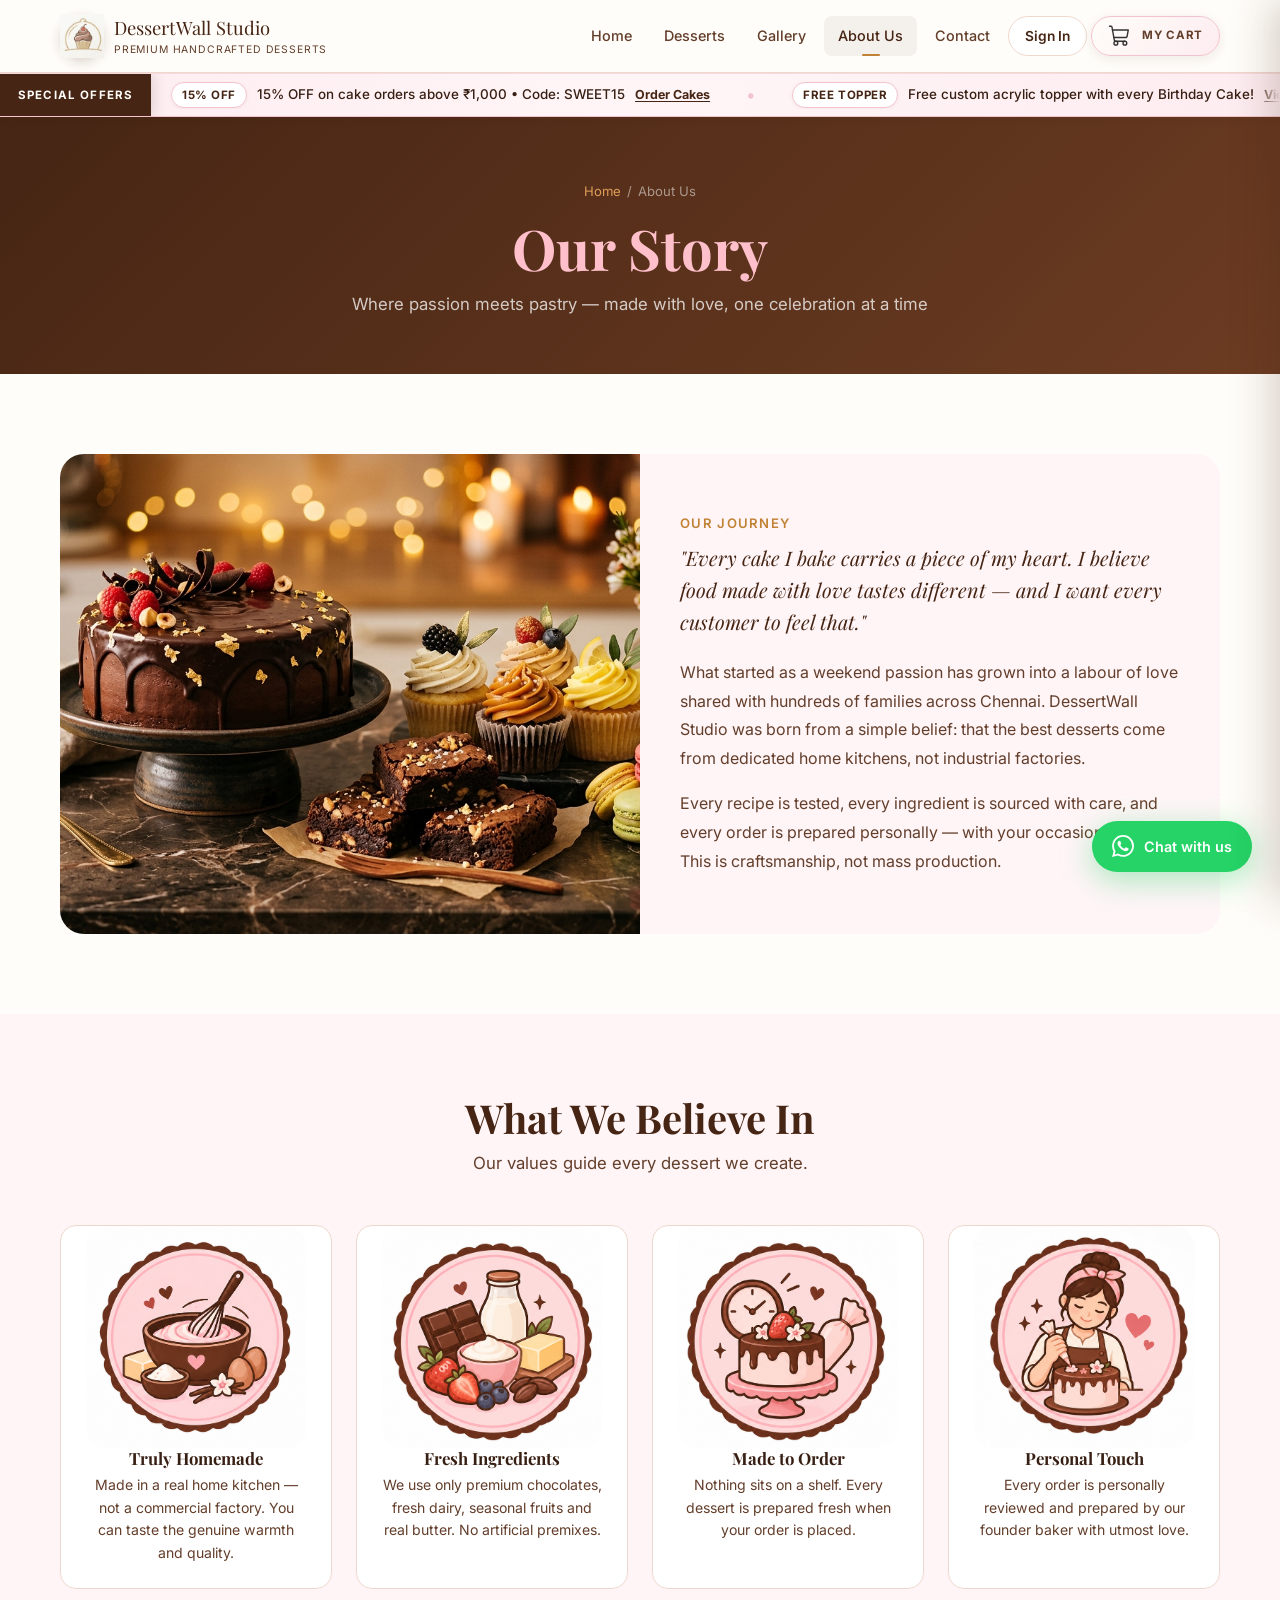
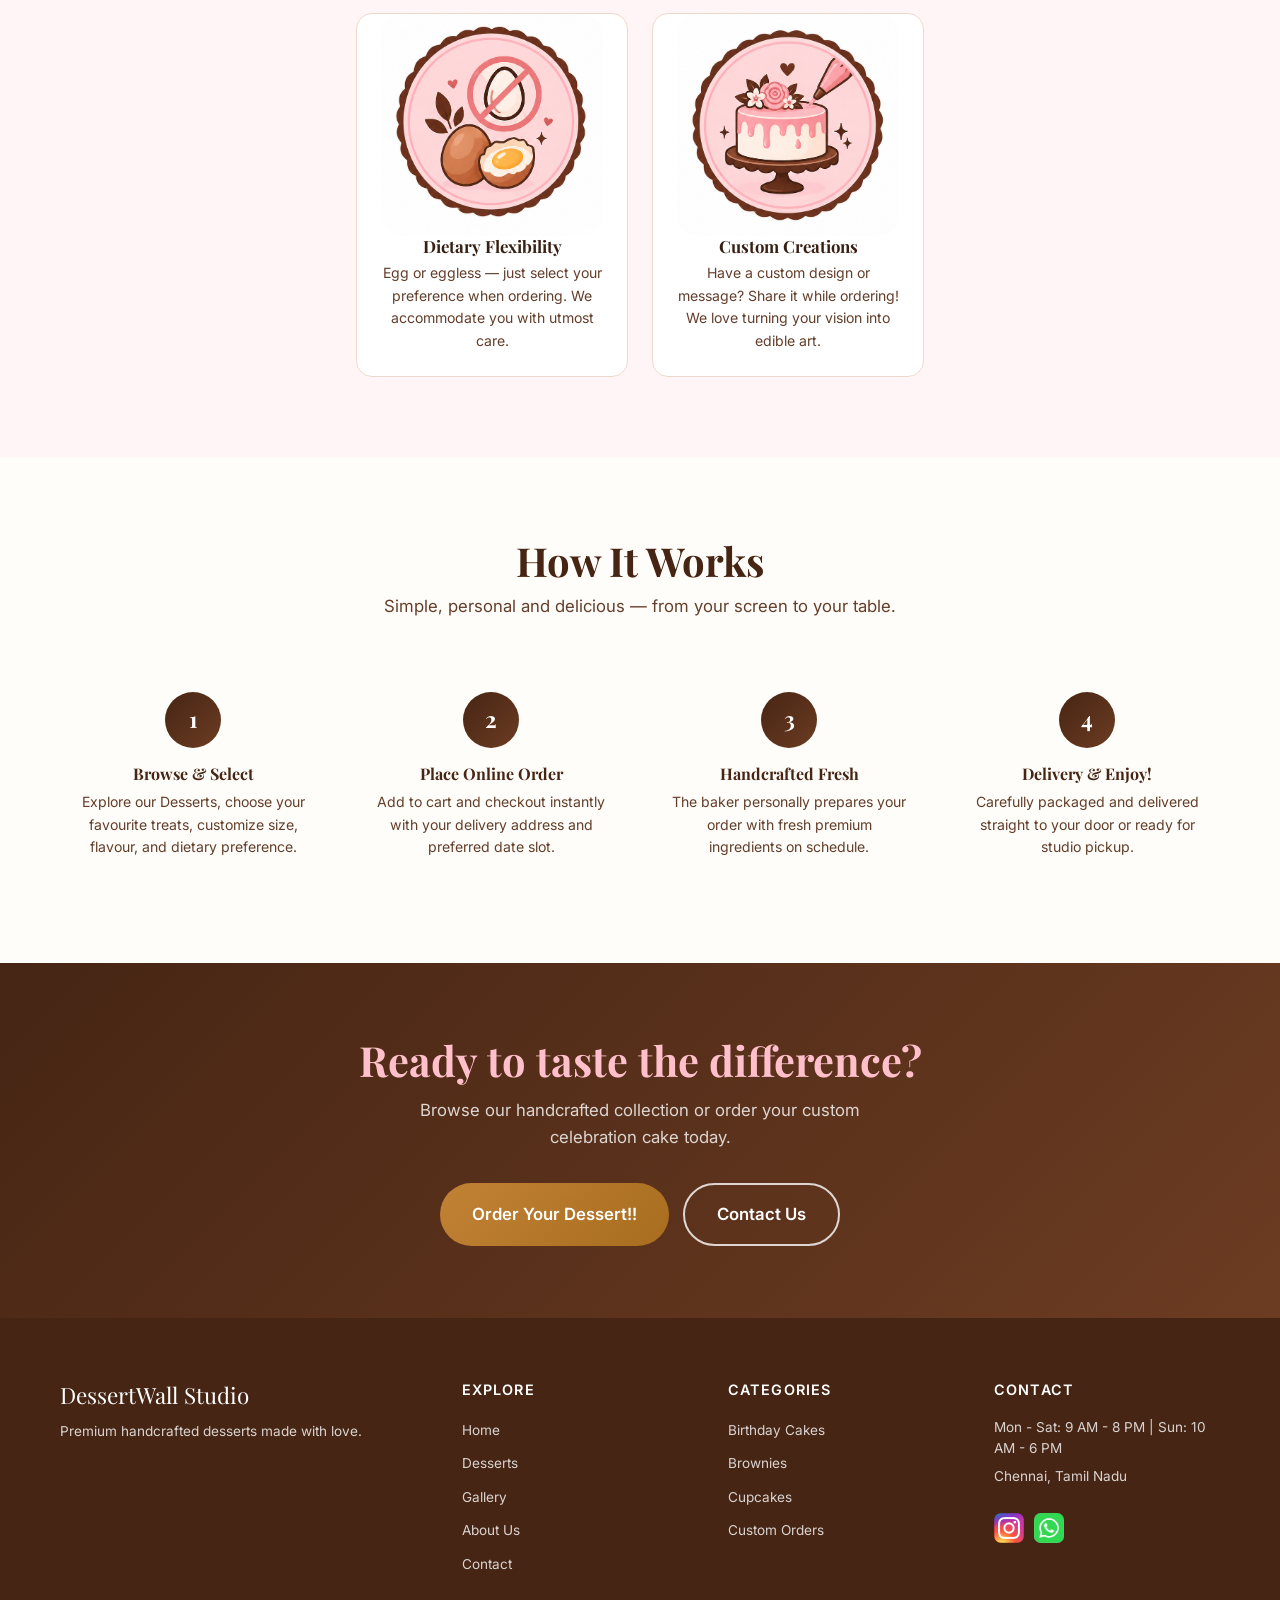
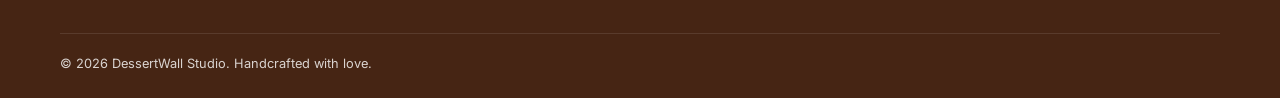
==== commit af30b816: "Add files via upload" ====
--- a/about.html
+++ b/about.html
@@ -4,7 +4,7 @@
   <meta charset="UTF-8" />
   <meta name="viewport" content="width=device-width, initial-scale=1.0" />
   <title>DessertWall Studio</title>
-  <meta name="description" content="Learn about the story, passion and commitment behind DessertWall Studio — premium handcrafted desserts made with love in Bangalore." />
+  <meta name="description" content="Learn about the story, passion and commitment behind DessertWall Studio — premium handcrafted desserts made with love in Chennai." />
   <link rel="stylesheet" href="style.css" />
   <link rel="icon" href="images/logo.jpg">
 </head>
@@ -20,7 +20,7 @@
       </a>
       <div class="nav-links" id="nav-links">
         <a href="index.html" class="nav-link">Home</a>
-        <a href="menu.html" class="nav-link">Menu</a>
+        <a href="menu.html" class="nav-link">Desserts</a>
         <a href="gallery.html" class="nav-link">Gallery</a>
         <a href="about.html" class="nav-link active">About Us</a>
         <a href="contact.html" class="nav-link">Contact</a>
@@ -72,7 +72,7 @@
         <div style="color:var(--c-gold);font-weight:600;text-transform:uppercase;letter-spacing:.1em;font-size:.82rem;margin-bottom:8px">Our Journey</div>
         <p class="about-quote">"Every cake I bake carries a piece of my heart. I believe food made with love tastes different — and I want every customer to feel that."</p>
         <p style="color:var(--c-text-soft);line-height:1.8;margin-bottom:16px">
-          What started as a weekend passion has grown into a labour of love shared with hundreds of families across Bangalore. DessertWall Studio was born from a simple belief: that the best desserts come from dedicated home kitchens, not industrial factories.
+          What started as a weekend passion has grown into a labour of love shared with hundreds of families across Chennai. DessertWall Studio was born from a simple belief: that the best desserts come from dedicated home kitchens, not industrial factories.
         </p>
         <p style="color:var(--c-text-soft);line-height:1.8;">
           Every recipe is tested, every ingredient is sourced with care, and every order is prepared personally — with your occasion in mind. This is craftsmanship, not mass production.
@@ -87,28 +87,34 @@
   <div class="container text-center">
     <h2 class="section-title" style="margin-bottom:8px">What We Believe In</h2>
     <p class="section-sub">Our values guide every dessert we create.</p>
-    <div class="why-grid stagger">
+    <div class="believe-grid stagger" style="justify-content:center">
       <div class="why-card">
+        <img src="images/homemade.png" style="border-radius: 10%;">
         <h4>Truly Homemade</h4>
         <p>Made in a real home kitchen — not a commercial factory. You can taste the genuine warmth and quality.</p>
       </div>
       <div class="why-card">
+        <img src="images/fresh.png" style="border-radius: 10%;">
         <h4>Fresh Ingredients</h4>
         <p>We use only premium chocolates, fresh dairy, seasonal fruits and real butter. No artificial premixes.</p>
       </div>
       <div class="why-card">
+        <img src="images/made.png" style="border-radius: 10%;">
         <h4>Made to Order</h4>
         <p>Nothing sits on a shelf. Every dessert is prepared fresh when your order is placed.</p>
       </div>
       <div class="why-card">
+        <img src="images/personal.png" style="border-radius: 10%;">
         <h4>Personal Touch</h4>
         <p>Every order is personally reviewed and prepared by our founder baker with utmost love.</p>
       </div>
       <div class="why-card">
+        <img src="images/eggless.png" style="border-radius: 10%;">
         <h4>Dietary Flexibility</h4>
         <p>Egg or eggless — just select your preference when ordering. We accommodate you with utmost care.</p>
       </div>
       <div class="why-card">
+        <img src="images/custom.png " style="border-radius: 10%;">
         <h4>Custom Creations</h4>
         <p>Have a custom design or message? Share it while ordering! We love turning your vision into edible art.</p>
       </div>
@@ -125,7 +131,7 @@
       <div style="text-align:center;padding:24px 16px;">
         <div style="width:56px;height:56px;background:linear-gradient(135deg,var(--c-brown),var(--c-brown-light));border-radius:50%;display:flex;align-items:center;justify-content:center;margin:0 auto 16px;color:#fff;font-size:1.4rem;font-family:'Playfair Display',serif;font-weight:700">1</div>
         <h4 style="font-family:'Playfair Display',serif;color:var(--c-brown);margin-bottom:8px">Browse & Select</h4>
-        <p style="font-size:.88rem;color:var(--c-text-soft)">Explore our menu, choose your favourite treats, customize size, flavour, and dietary preference.</p>
+        <p style="font-size:.88rem;color:var(--c-text-soft)">Explore our Desserts, choose your favourite treats, customize size, flavour, and dietary preference.</p>
       </div>
       <div style="text-align:center;padding:24px 16px;">
         <div style="width:56px;height:56px;background:linear-gradient(135deg,var(--c-brown),var(--c-brown-light));border-radius:50%;display:flex;align-items:center;justify-content:center;margin:0 auto 16px;color:#fff;font-size:1.4rem;font-family:'Playfair Display',serif;font-weight:700">2</div>
@@ -164,18 +170,12 @@
       <div>
         <div class="footer-brand-name"> DessertWall Studio</div>
         <p class="footer-brand-sub">Premium handcrafted desserts made with love.</p>
-          <div class="footer-social">
-            <a href="https://www.instagram.com/homedessert.studio" target="_blank" rel="noopener"
-              aria-label="Instagram"><img src="images/Insta.webp" style="width: 30px;"></a>
-            <a href="#" onclick="openWhatsApp('Hi! I have a question about my dessert order.');return false;"
-              rel="noopener" style="color:var(--c-gold-light);font-weight:600"><img src="images/whatsapp.jpg" style="width: 30px; border-radius: 23%;"></a>
-          </div>
       </div>
       <div class="footer-col">
         <h5>Explore</h5>
         <ul>
           <li><a href="index.html">Home</a></li>
-          <li><a href="menu.html">Menu</a></li>
+          <li><a href="menu.html">Desserts</a></li>
           <li><a href="gallery.html">Gallery</a></li>
           <li><a href="about.html">About Us</a></li>
           <li><a href="contact.html">Contact</a></li>
@@ -193,7 +193,14 @@
       <div class="footer-col">
         <h5>Contact</h5>
         <p id="footer-timings"></p>
-        <p id="footer-area" style="margin-top:6px;"></p>
+        <p id="footer-area" style="margin-top:6px;"></p><br>
+        <div class="footer-social">
+          <a href="https://www.instagram.com/homedessert.studio" target="_blank" rel="noopener"
+            aria-label="Instagram"><img src="images/Insta.webp" style="width: 30px;"></a>
+          <a href="#" onclick="openWhatsApp('Hi! I have a question about my dessert order.');return false;"
+            rel="noopener" style="color:var(--c-gold-light);font-weight:600"><img src="images/whatsapp.jpg"
+              style="width: 30px; border-radius: 23%;"></a>
+        </div>
       </div>
     </div>
     <div class="footer-bottom">
@@ -276,7 +283,7 @@
         </div>
         <div class="form-group full" id="checkout-addr-wrap">
           <label>Delivery Address *</label>
-          <textarea id="checkout-address" placeholder="Flat No., Apartment, Street, Landmark, Bangalore pin code"></textarea>
+          <textarea id="checkout-address" placeholder="Flat No., Apartment, Street, Landmark, Chennai pin code"></textarea>
         </div>
         <div class="form-group full" id="checkout-pincode">
             <label>Pin Code *</label>
@@ -289,10 +296,10 @@
         <div class="form-group">
           <label>Preferred Time Slot</label>
           <select id="checkout-time">
-            <option value="Morning (10 AM - 1 PM)">Morning (10 AM - 1 PM)</option>
-            <option value="Afternoon (1 PM - 4 PM)" selected>Afternoon (1 PM - 4 PM)</option>
-            <option value="Evening (4 PM - 7 PM)">Evening (4 PM - 7 PM)</option>
-            <option value="Night (7 PM - 9 PM)">Night (7 PM - 9 PM)</option>
+            <option value="10 AM - 1 PM">10 AM - 1 PM</option>
+            <option value="1 PM - 4 PM" selected>1 PM - 4 PM</option>
+            <option value="4 PM - 7 PM">4 PM - 7 PM</option>
+            <option value="7 PM - 9 PM">7 PM - 9 PM</option>
           </select>
         </div>
         <div class="form-group full">
@@ -406,7 +413,7 @@
           </div>
           <div class="auth-form-group">
             <label>Default Delivery Address (Optional)</label>
-            <textarea id="signup-address" placeholder="Flat, Building, Area, Landmark, Bangalore..." rows="2" autocomplete="street-address"></textarea>
+            <textarea id="signup-address" placeholder="Flat, Building, Area, Landmark, Chennai..." rows="2" autocomplete="street-address"></textarea>
           </div>
           <button type="submit" class="btn btn-primary btn-block" style="width:100%;justify-content:center;margin-top:10px;">
             Create Account & Sign In
@@ -449,7 +456,7 @@
         </div>
         <div class="auth-form-group">
           <label>Default Delivery Address</label>
-          <textarea id="profile-address" rows="2" placeholder="Apartment / Villa, Street, Locality, Bangalore..."></textarea>
+          <textarea id="profile-address" rows="2" placeholder="Apartment / Villa, Street, Locality, Chennai..."></textarea>
         </div>
 
         <!-- Optional Password Update -->
--- a/style.css
+++ b/style.css
@@ -262,6 +262,10 @@
   justify-content: center;
 }
 
+#btn-write-review{
+  height: 40px;
+}
+
 /* ---------- Running Offer Bar (Car) Below Navbar ---------- */
 .running-offer-bar {
   background: linear-gradient(90deg, #FDECF0 0%, #FFF5F7 50%, #FDECF0 100%);
@@ -764,23 +768,24 @@
   font-weight: 600;
   letter-spacing: .12em;
   text-transform: uppercase;
-  color: var(--c-gold-light);
+  color: #FFD6D1;
   margin-bottom: 20px;
 }
 
 .hero-title {
   font-size: clamp(2.4rem, 5.5vw, 4rem);
   margin-bottom: 18px;
-  text-shadow: 0 2px 16px rgba(0, 0, 0, .3);
-  color: pink
+  text-shadow: 0 6px 16px rgb(0, 0, 0);
+  color: #EDE8D0;
 }
 
 .hero-sub {
   font-size: 1.1rem;
-  color: rgba(255, 255, 255, .85);
+  color: #F5F2E9;
   margin-bottom: 36px;
   max-width: 520px;
   line-height: 1.7;
+  text-shadow: 0 6px 16px rgb(0, 0, 0);
 }
 
 .hero-actions {
@@ -796,13 +801,30 @@
   gap: 24px;
 }
 
+.believe-grid {
+    display: grid;
+    grid-template-columns: repeat(4, minmax(200px, 1fr));
+    gap: 24px;
+    justify-content: center;
+}
+
+.believe-grid > :nth-child(5) {
+    grid-column: 2;
+}
+
+.believe-grid > :nth-child(6) {
+    grid-column: 3;
+}
+
 .why-card {
   background: var(--c-surface);
   border: 1px solid var(--c-border);
   border-radius: var(--radius-md);
-  padding: 28px 24px;
+  padding: 0px 24px;
+  padding-bottom: 24px;
   text-align: center;
   transition: all var(--transition);
+  justify-content: center;
 }
 
 .why-card:hover {
@@ -854,9 +876,14 @@
 
 /* ---------- Product Cards ---------- */
 .products-grid {
-  display: grid;
-  grid-template-columns: repeat(auto-fill, minmax(280px, 1fr));
-  gap: 28px;
+    display: grid;
+    grid-template-columns: repeat(auto-fit, minmax(280px, 350px));
+    gap: 28px;
+    justify-content: center;
+}
+
+.products-grid > :nth-child(4) {
+    grid-column: 1;
 }
 
 .product-card {
@@ -1158,24 +1185,106 @@
   }
 }
 
-/* ---------- Testimonials ---------- */
+/* ---------- Testimonials / Review Carousel (80-85% width, 2 at a time, loop) ---------- */
+.reviews-section-container {
+  width: 84vw;
+  max-width: 85vw;
+  margin: 0 auto;
+  box-sizing: border-box;
+}
+
+.reviews-carousel-wrapper {
+  position: relative;
+  display: flex;
+  align-items: center;
+  gap: 16px;
+  width: 100%;
+  box-sizing: border-box;
+}
+
+.review-nav-btn {
+  flex-shrink: 0;
+  width: 44px;
+  height: 44px;
+  border-radius: 50%;
+  border: 1.5px solid var(--c-gold);
+  background: var(--c-surface);
+  color: var(--c-brown);
+  display: inline-flex;
+  align-items: center;
+  justify-content: center;
+  cursor: pointer;
+  box-shadow: 0 4px 14px rgba(92, 45, 23, 0.12);
+  transition: all 0.25s cubic-bezier(0.2, 0.8, 0.2, 1);
+  user-select: none;
+  font-size: 1.35rem;
+  font-weight: 800;
+  line-height: 1;
+  z-index: 5;
+  outline: none;
+}
+
+.review-nav-btn:hover {
+  background: var(--c-gold);
+  color: #fff;
+  transform: scale(1.08);
+  box-shadow: 0 6px 18px rgba(184, 134, 11, 0.35);
+}
+
+.review-nav-btn:active {
+  transform: scale(0.94);
+}
+
+.testimonials-scroll-container {
+  flex: 1;
+  min-width: 0;
+  overflow-x: auto;
+  overflow-y: hidden;
+  scroll-behavior: smooth;
+  -webkit-overflow-scrolling: touch;
+  padding: 16px 4px;
+  cursor: grab;
+  scrollbar-width: none; /* hide Firefox scrollbar */
+  box-sizing: border-box;
+}
+
+.testimonials-scroll-container.is-dragging {
+  cursor: grabbing;
+  scroll-behavior: auto;
+}
+
+/* Hide webkit scrollbar — navigation via < > buttons */
+.testimonials-scroll-container::-webkit-scrollbar {
+  display: none;
+}
+
 .testimonials-grid {
-  display: grid;
-  grid-template-columns: repeat(auto-fill, minmax(280px, 1fr));
-  gap: 24px;
+  display: flex !important;
+  flex-direction: row !important;
+  flex-wrap: nowrap !important;
+  gap: 20px;
+  align-items: stretch;
+  width: max-content;
+  box-sizing: border-box;
 }
 
 .testimonial-card {
+  box-sizing: border-box;
   background: var(--c-surface);
   border: 1px solid var(--c-border);
   border-radius: var(--radius-md);
   padding: 28px 24px;
-  transition: all var(--transition);
+  display: flex;
+  flex-direction: column;
+  justify-content: space-between;
+  transition: transform var(--transition), box-shadow var(--transition), border-color var(--transition);
+  scroll-snap-align: start;
 }
 
 .testimonial-card:hover {
   transform: translateY(-4px);
   box-shadow: var(--shadow-md);
+  border-color: var(--c-gold);
 }
 
 .test-stars {
@@ -1191,12 +1300,64 @@
   line-height: 1.7;
   margin-bottom: 16px;
   font-style: italic;
+  flex-grow: 1;
 }
 
 .test-name {
   font-weight: 600;
   color: var(--c-brown);
   font-size: .9rem;
+}
+
+@media (max-width: 640px) {
+  .reviews-section-container {
+    width: 85vw;
+    max-width: 85vw;
+  }
+  .reviews-carousel-wrapper {
+    gap: 8px;
+  }
+  .review-nav-btn {
+    width: 34px;
+    height: 34px;
+    font-size: 1.05rem;
+  }
+  .testimonials-grid {
+    gap: 12px;
+  }
+  .testimonial-card {
+    padding: 16px 12px;
+    border-radius: var(--radius-sm);
+  }
+  .test-review {
+    font-size: 0.8rem;
+    line-height: 1.5;
+    margin-bottom: 10px;
+  }
+  .test-stars {
+    font-size: 0.85rem;
+    margin-bottom: 8px;
+  }
+  .test-name {
+    font-size: 0.78rem;
+  }
+}
+
+/* ---------- Review Star Buttons ---------- */
+.review-star-btn {
+  font-size: 1.8rem;
+  background: transparent;
+  border: none;
+  cursor: pointer;
+  color: #ddd;
+  transition: color .18s, transform .15s;
+  padding: 0;
+  line-height: 1;
+}
+
+.review-star-btn.active {
+  color: gold;
+  transform: scale(1.15);
 }
 
 /* ---------- Product Detail / Modal ---------- */
@@ -2223,7 +2384,8 @@
   border: 1px solid #C5CAE9;
 }
 
-.status-completed {
+.status-completed,
+.status-delivered {
   background: #E8F5E9;
   color: #2E7D32;
   border: 1px solid #C8E6C9;
@@ -2429,6 +2591,7 @@
   align-items: center;
   gap: 7px;
   padding: 8px 16px;
+  height: 40px;
   border-radius: 50px;
   background: var(--c-surface);
   border: 1.5px solid var(--c-border);
@@ -4355,19 +4518,6 @@
   margin-top: 20px;
 }
 
-/* Admin Table Enhancements for Cancellations */
-.badge-cancelled-info {
-  display: inline-block;
-  margin-top: 4px;
-  padding: 3px 8px;
-  border-radius: 6px;
-  font-size: 0.72rem;
-  font-weight: 600;
-  background: #FFEBEE;
-  color: #C62828;
-  border: 1px solid #FFCDD2;
-}
-
 .admin-cancel-reason-note {
   font-size: 0.73rem;
   color: #8C634F;
@@ -4395,4 +4545,8 @@
     width: 100%;
     justify-content: center;
   }
-}+}
+
+.starPick{margin:4px 0 6px}
+.starPick button{border:0;background:none;font-size:1.9rem;color:#ddd;padding:0 2px;line-height:1}
+.starPick button.on{color:#f5a623}
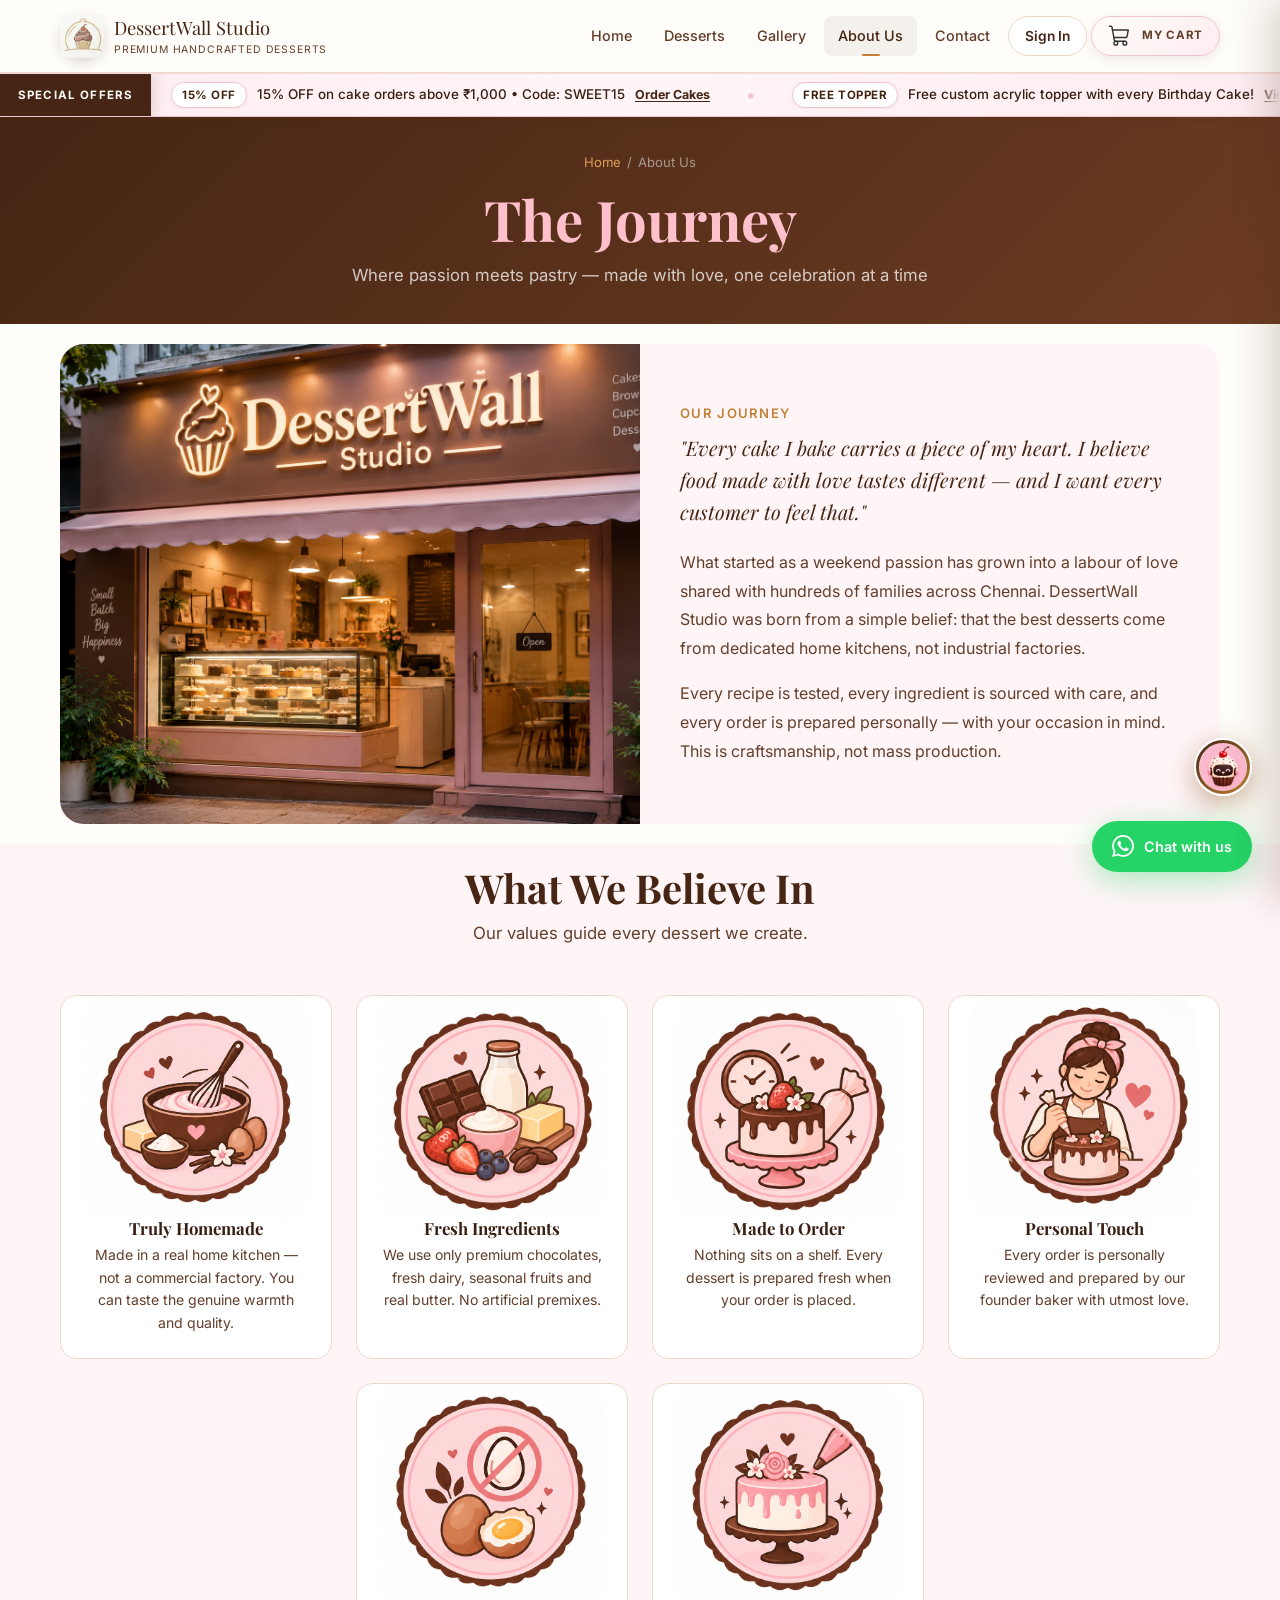
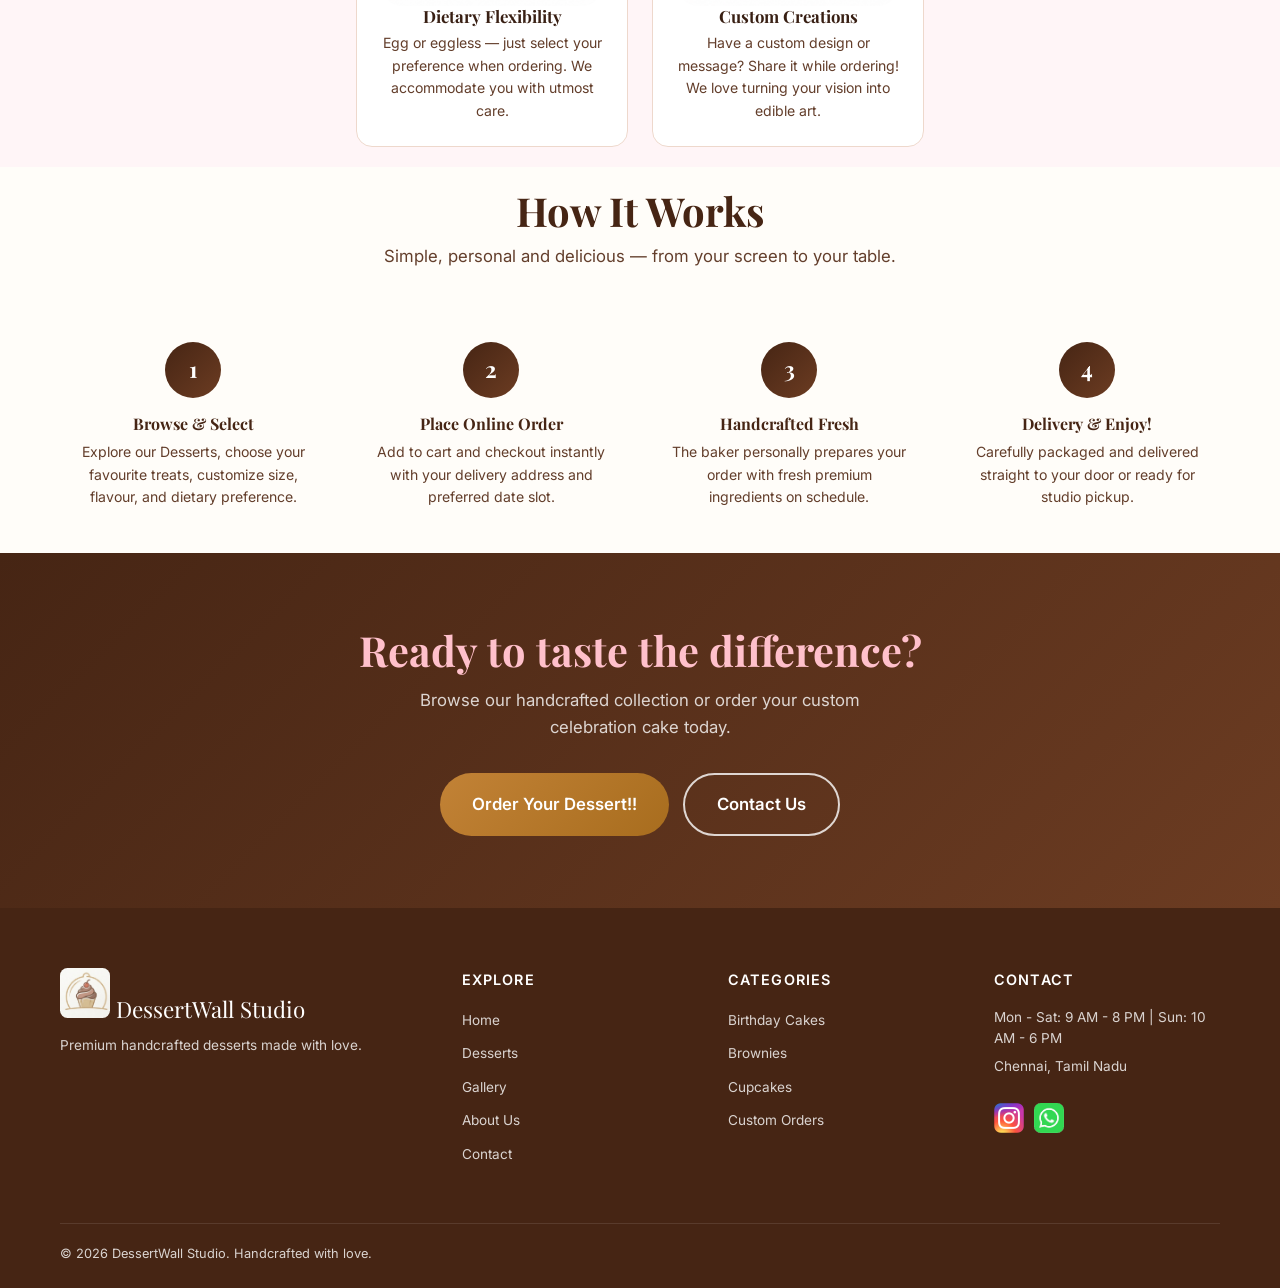
==== commit 305d04cb: "Add files via upload" ====
--- a/about.html
+++ b/about.html
@@ -1,524 +1,586 @@
 ﻿<!DOCTYPE html>
 <html lang="en">
+
 <head>
   <meta charset="UTF-8" />
   <meta name="viewport" content="width=device-width, initial-scale=1.0" />
   <title>DessertWall Studio</title>
-  <meta name="description" content="Learn about the story, passion and commitment behind DessertWall Studio — premium handcrafted desserts made with love in Chennai." />
+  <meta name="description"
+    content="Learn about the story, passion and commitment behind DessertWall Studio — premium handcrafted desserts made with love in Chennai." />
   <link rel="stylesheet" href="style.css" />
   <link rel="icon" href="images/logo.jpg">
 </head>
+
 <body>
 
-<!-- NAVBAR -->
-<nav id="navbar">
-  <div class="container">
-    <div class="nav-inner">
-      <a href="index.html" class="nav-logo">
-        <div class="nav-logo-icon"><img src="images/logo.jpg"></div>
-        <div class="nav-logo-text">DessertWall Studio <span>Premium Handcrafted Desserts</span></div>
-      </a>
-      <div class="nav-links" id="nav-links">
-        <a href="index.html" class="nav-link">Home</a>
-        <a href="menu.html" class="nav-link">Desserts</a>
-        <a href="gallery.html" class="nav-link">Gallery</a>
-        <a href="about.html" class="nav-link active">About Us</a>
-        <a href="contact.html" class="nav-link">Contact</a>
-        <div id="nav-user-container">
-          <!-- User Login or Profile avatar inserted by JS -->
-        </div>
-        <div class="nav-cart-card" onclick="openCart()" role="button" tabindex="0" aria-label="View Shopping Cart">
-          <div class="nav-cart-icon-box">
-            <img src="images/cart.svg">
-          </div>
-          <div class="nav-cart-info">
-            <span class="nav-cart-title">My Cart</span>
-          </div>
-        </div>
-      </div>
-      <button class="hamburger" id="hamburger" onclick="toggleNav()" aria-label="Toggle menu">
-        <span></span><span></span><span></span>
+  <!-- NAVBAR -->
+  <nav id="navbar">
+    <div class="container">
+      <div class="nav-inner">
+        <a href="index.html" class="nav-logo">
+          <div class="nav-logo-icon"><img src="images/logo.jpg"></div>
+          <div class="nav-logo-text">DessertWall Studio <span>Premium Handcrafted Desserts</span></div>
+        </a>
+        <div class="nav-links" id="nav-links">
+          <a href="index.html" class="nav-link">Home</a>
+          <a href="menu.html" class="nav-link">Desserts</a>
+          <a href="gallery.html" class="nav-link">Gallery</a>
+          <a href="about.html" class="nav-link active">About Us</a>
+          <a href="contact.html" class="nav-link">Contact</a>
+          <div id="nav-user-container">
+            <!-- User Login or Profile avatar inserted by JS -->
+          </div>
+          <div class="nav-cart-card" onclick="openCart()" role="button" tabindex="0" aria-label="View Shopping Cart">
+            <div class="nav-cart-icon-box">
+              <img src="images/cart.svg">
+            </div>
+            <div class="nav-cart-info">
+              <span class="nav-cart-title">My Cart</span>
+            </div>
+          </div>
+        </div>
+        <button class="hamburger" id="hamburger" onclick="toggleNav()" aria-label="Toggle menu">
+          <span></span><span></span><span></span>
+        </button>
+      </div>
+    </div>
+  </nav>
+
+  <!-- RUNNING OFFER BAR (CAR) BELOW NAVBAR -->
+  <div id="running-offer-bar" class="running-offer-bar">
+    <div class="offer-tag">
+      <span>SPECIAL OFFERS</span>
+    </div>
+    <div class="offer-marquee-container">
+      <div class="offer-marquee-track" id="offer-marquee-track">
+        <!-- Injected by JS -->
+      </div>
+    </div>
+  </div>
+
+  <div class="page-header">
+    <div class="container">
+      <div class="breadcrumb"><a href="index.html">Home</a><span>/</span>About Us</div>
+      <h1 style="color: pink;">The Journey</h1>
+      <p>Where passion meets pastry — made with love, one celebration at a time</p>
+    </div>
+  </div>
+
+  <!-- ABOUT HERO -->
+  <section class="section-gap">
+    <div class="container">
+      <div class="about-hero">
+        <img src="images/shop.png" alt="DessertWall Studio kitchen" class="about-hero-img" />
+        <div class="about-hero-content">
+          <div
+            style="color:var(--c-gold);font-weight:600;text-transform:uppercase;letter-spacing:.1em;font-size:.82rem;margin-bottom:8px">
+            Our Journey</div>
+          <p class="about-quote">"Every cake I bake carries a piece of my heart. I believe food made with love tastes
+            different — and I want every customer to feel that."</p>
+          <p style="color:var(--c-text-soft);line-height:1.8;margin-bottom:16px">
+            What started as a weekend passion has grown into a labour of love shared with hundreds of families across
+            Chennai. DessertWall Studio was born from a simple belief: that the best desserts come from dedicated home
+            kitchens, not industrial factories.
+          </p>
+          <p style="color:var(--c-text-soft);line-height:1.8;">
+            Every recipe is tested, every ingredient is sourced with care, and every order is prepared personally — with
+            your occasion in mind. This is craftsmanship, not mass production.
+          </p>
+        </div>
+      </div>
+    </div>
+  </section>
+
+  <!-- VALUES -->
+  <section class="section-gap" style="background:var(--c-cream);">
+    <div class="container text-center">
+      <h2 class="section-title" style="margin-bottom:8px">What We Believe In</h2>
+      <p class="section-sub">Our values guide every dessert we create.</p>
+      <div class="believe-grid stagger" style="justify-content:center">
+        <div class="why-card">
+          <img src="images/homemade.png" style="border-radius: 10%;">
+          <h4>Truly Homemade</h4>
+          <p>Made in a real home kitchen — not a commercial factory. You can taste the genuine warmth and quality.</p>
+        </div>
+        <div class="why-card">
+          <img src="images/fresh.png" style="border-radius: 10%;">
+          <h4>Fresh Ingredients</h4>
+          <p>We use only premium chocolates, fresh dairy, seasonal fruits and real butter. No artificial premixes.</p>
+        </div>
+        <div class="why-card">
+          <img src="images/made.png" style="border-radius: 10%;">
+          <h4>Made to Order</h4>
+          <p>Nothing sits on a shelf. Every dessert is prepared fresh when your order is placed.</p>
+        </div>
+        <div class="why-card">
+          <img src="images/personal.png" style="border-radius: 10%;">
+          <h4>Personal Touch</h4>
+          <p>Every order is personally reviewed and prepared by our founder baker with utmost love.</p>
+        </div>
+        <div class="why-card">
+          <img src="images/eggless.png" style="border-radius: 10%;">
+          <h4>Dietary Flexibility</h4>
+          <p>Egg or eggless — just select your preference when ordering. We accommodate you with utmost care.</p>
+        </div>
+        <div class="why-card">
+          <img src="images/custom.png " style="border-radius: 10%;">
+          <h4>Custom Creations</h4>
+          <p>Have a custom design or message? Share it while ordering! We love turning your vision into edible art.</p>
+        </div>
+      </div>
+    </div>
+  </section>
+
+  <!-- PROCESS -->
+  <section class="section-gap">
+    <div class="container text-center">
+      <h2 class="section-title" style="margin-bottom:8px">How It Works</h2>
+      <p class="section-sub">Simple, personal and delicious — from your screen to your table.</p>
+      <div style="display:grid;grid-template-columns:repeat(auto-fit,minmax(200px,1fr));gap:32px;margin-top:16px;">
+        <div style="text-align:center;padding:24px 16px;">
+          <div
+            style="width:56px;height:56px;background:linear-gradient(135deg,var(--c-brown),var(--c-brown-light));border-radius:50%;display:flex;align-items:center;justify-content:center;margin:0 auto 16px;color:#fff;font-size:1.4rem;font-family:'Playfair Display',serif;font-weight:700">
+            1</div>
+          <h4 style="font-family:'Playfair Display',serif;color:var(--c-brown);margin-bottom:8px">Browse & Select</h4>
+          <p style="font-size:.88rem;color:var(--c-text-soft)">Explore our Desserts, choose your favourite treats,
+            customize size, flavour, and dietary preference.</p>
+        </div>
+        <div style="text-align:center;padding:24px 16px;">
+          <div
+            style="width:56px;height:56px;background:linear-gradient(135deg,var(--c-brown),var(--c-brown-light));border-radius:50%;display:flex;align-items:center;justify-content:center;margin:0 auto 16px;color:#fff;font-size:1.4rem;font-family:'Playfair Display',serif;font-weight:700">
+            2</div>
+          <h4 style="font-family:'Playfair Display',serif;color:var(--c-brown);margin-bottom:8px">Place Online Order
+          </h4>
+          <p style="font-size:.88rem;color:var(--c-text-soft)">Add to cart and checkout instantly with your delivery
+            address and preferred date slot.</p>
+        </div>
+        <div style="text-align:center;padding:24px 16px;">
+          <div
+            style="width:56px;height:56px;background:linear-gradient(135deg,var(--c-brown),var(--c-brown-light));border-radius:50%;display:flex;align-items:center;justify-content:center;margin:0 auto 16px;color:#fff;font-size:1.4rem;font-family:'Playfair Display',serif;font-weight:700">
+            3</div>
+          <h4 style="font-family:'Playfair Display',serif;color:var(--c-brown);margin-bottom:8px">Handcrafted Fresh</h4>
+          <p style="font-size:.88rem;color:var(--c-text-soft)">The baker personally prepares your order with fresh
+            premium ingredients on schedule.</p>
+        </div>
+        <div style="text-align:center;padding:24px 16px;">
+          <div
+            style="width:56px;height:56px;background:linear-gradient(135deg,var(--c-brown),var(--c-brown-light));border-radius:50%;display:flex;align-items:center;justify-content:center;margin:0 auto 16px;color:#fff;font-size:1.4rem;font-family:'Playfair Display',serif;font-weight:700">
+            4</div>
+          <h4 style="font-family:'Playfair Display',serif;color:var(--c-brown);margin-bottom:8px">Delivery & Enjoy!</h4>
+          <p style="font-size:.88rem;color:var(--c-text-soft)">Carefully packaged and delivered straight to your door or
+            ready for studio pickup.</p>
+        </div>
+      </div>
+    </div>
+  </section>
+
+  <!-- CTA -->
+  <section
+    style="background:linear-gradient(135deg,var(--c-brown) 0%,var(--c-brown-light) 100%);padding:72px 0;text-align:center;color:#fff;">
+    <div class="container">
+      <h2
+        style="font-family:'Playfair Display',serif;font-size:clamp(1.8rem,4vw,2.6rem);margin-bottom:12px; color: pink">
+        Ready to taste the difference?</h2>
+      <p
+        style="color:rgba(255,255,255,.8);font-size:1.05rem;margin-bottom:32px;max-width:500px;margin-left:auto;margin-right:auto;">
+        Browse our handcrafted collection or order your custom celebration cake today.</p>
+      <div style="display:flex;gap:14px;justify-content:center;flex-wrap:wrap;">
+        <a href="menu.html" class="btn btn-gold btn-lg">Order Your Dessert!!</a>
+        <a href="contact.html" class="btn btn-outline btn-lg"
+          style="color:#fff;border-color:rgba(255,255,255,.8);">Contact Us</a>
+      </div>
+    </div>
+  </section>
+
+  <footer id="footer">
+    <div class="container">
+      <div class="footer-grid">
+        <div>
+          <div class="footer-brand-name"><img src="images/logo.jpg"> DessertWall Studio</div>
+          <p class="footer-brand-sub">Premium handcrafted desserts made with love.</p>
+        </div>
+        <div class="footer-col">
+          <h5>Explore</h5>
+          <ul>
+            <li><a href="index.html">Home</a></li>
+            <li><a href="menu.html">Desserts</a></li>
+            <li><a href="gallery.html">Gallery</a></li>
+            <li><a href="about.html">About Us</a></li>
+            <li><a href="contact.html">Contact</a></li>
+          </ul>
+        </div>
+        <div class="footer-col">
+          <h5>Categories</h5>
+          <ul>
+            <li><a href="menu.html?cat=Birthday+Cakes">Birthday Cakes</a></li>
+            <li><a href="menu.html?cat=Brownies">Brownies</a></li>
+            <li><a href="menu.html?cat=Cupcakes">Cupcakes</a></li>
+            <li><a href="menu.html?cat=Custom+Desserts">Custom Orders</a></li>
+          </ul>
+        </div>
+        <div class="footer-col">
+          <h5>Contact</h5>
+          <p id="footer-timings"></p>
+          <p id="footer-area" style="margin-top:6px;"></p><br>
+          <div class="footer-social">
+            <a href="https://www.instagram.com/homedessert.studio" target="_blank" rel="noopener"
+              aria-label="Instagram"><img src="images/Insta.webp" style="width: 30px;"></a>
+            <a href="#" onclick="openWhatsApp('Hi! I have a question about my dessert order.');return false;"
+              rel="noopener" style="color:var(--c-gold-light);font-weight:600"><img src="images/whatsapp.jpg"
+                style="width: 30px; border-radius: 23%;"></a>
+          </div>
+        </div>
+      </div>
+      <div class="footer-bottom">
+        <span>© 2026 DessertWall Studio. Handcrafted with love.</span>
+      </div>
+    </div>
+  </footer>
+
+  <!-- FLOATING WA BUTTON (Kept only at bottom) -->
+  <a href="#" id="wa-float" onclick="openWhatsApp('Hi! I would like to enquire about your desserts.');return false;"
+    aria-label="Chat on WhatsApp">
+    <svg viewBox="0 0 24 24" fill="currentColor">
+      <path
+        d="M17.472 14.382c-.297-.149-1.758-.867-2.03-.967-.273-.099-.471-.148-.67.15-.197.297-.767.966-.94 1.164-.173.199-.347.223-.644.075-.297-.15-1.255-.463-2.39-1.475-.883-.788-1.48-1.761-1.653-2.059-.173-.297-.018-.458.13-.606.134-.133.298-.347.446-.52.149-.174.198-.298.298-.497.099-.198.05-.371-.025-.52-.075-.149-.669-1.612-.916-2.207-.242-.579-.487-.5-.669-.51-.173-.008-.371-.01-.57-.01-.198 0-.52.074-.792.372-.272.297-1.04 1.016-1.04 2.479 0 1.462 1.065 2.875 1.213 3.074.149.198 2.096 3.2 5.077 4.487.709.306 1.262.489 1.694.625.712.227 1.36.195 1.871.118.571-.085 1.758-.719 2.006-1.413.248-.694.248-1.289.173-1.413-.074-.124-.272-.198-.57-.347m-5.421 7.403h-.004a9.87 9.87 0 01-5.031-1.378l-.361-.214-3.741.982.998-3.648-.235-.374a9.86 9.86 0 01-1.51-5.26c.001-5.45 4.436-9.884 9.888-9.884 2.64 0 5.122 1.03 6.988 2.898a9.825 9.825 0 012.893 6.994c-.003 5.45-4.437 9.884-9.885 9.884m8.413-18.297A11.815 11.815 0 0012.05 0C5.495 0 .16 5.335.157 11.892c0 2.096.547 4.142 1.588 5.945L.057 24l6.305-1.654a11.882 11.882 0 005.683 1.448h.005c6.554 0 11.89-5.335 11.893-11.893a11.821 11.821 0 00-3.48-8.413z" />
+    </svg>
+    <span class="wa-text">Chat with us</span>
+  </a>
+
+  <!-- CART DRAWER -->
+  <div class="cart-overlay" id="cart-overlay" onclick="closeCart()"></div>
+  <div class="cart-drawer" id="cart-drawer">
+    <div class="cart-header">
+      <div class="cart-title">
+        <img src="images/cart.svg">
+        <span>Your Dessert Cart</span>
+      </div>
+      <button class="cart-close" onclick="closeCart()" aria-label="Close cart">&times;</button>
+    </div>
+    <div class="cart-body" id="cart-items-container"></div>
+    <div class="cart-footer" id="cart-footer">
+      <div class="cart-promo-callout" id="cart-promo-callout"></div>
+      <div class="cart-row">
+        <span>Subtotal</span>
+        <span id="cart-subtotal">₹0</span>
+      </div>
+      <div class="cart-row">
+        <span>Delivery Charge</span>
+        <span id="cart-delivery">FREE</span>
+      </div>
+      <div class="cart-row total">
+        <span>Total Amount</span>
+        <span id="cart-total">₹0</span>
+      </div>
+      <button class="btn btn-primary btn-block cart-checkout-btn" onclick="openCheckout()">
+        Proceed to Checkout
       </button>
     </div>
   </div>
-</nav>
-
-<!-- RUNNING OFFER BAR (CAR) BELOW NAVBAR -->
-<div id="running-offer-bar" class="running-offer-bar">
-  <div class="offer-tag">
-    <span>SPECIAL OFFERS</span>
-  </div>
-  <div class="offer-marquee-container">
-    <div class="offer-marquee-track" id="offer-marquee-track">
-      <!-- Injected by JS -->
-    </div>
-  </div>
-</div>
-
-<div class="page-header">
-  <div class="container">
-    <div class="breadcrumb"><a href="index.html">Home</a><span>/</span>About Us</div>
-    <h1 style="color: pink;">Our Story</h1>
-    <p>Where passion meets pastry — made with love, one celebration at a time</p>
-  </div>
-</div>
-
-<!-- ABOUT HERO -->
-<section class="section-gap">
-  <div class="container">
-    <div class="about-hero">
-      <img src="images/hero.jpg" alt="DessertWall Studio kitchen" class="about-hero-img" />
-      <div class="about-hero-content">
-        <div style="color:var(--c-gold);font-weight:600;text-transform:uppercase;letter-spacing:.1em;font-size:.82rem;margin-bottom:8px">Our Journey</div>
-        <p class="about-quote">"Every cake I bake carries a piece of my heart. I believe food made with love tastes different — and I want every customer to feel that."</p>
-        <p style="color:var(--c-text-soft);line-height:1.8;margin-bottom:16px">
-          What started as a weekend passion has grown into a labour of love shared with hundreds of families across Chennai. DessertWall Studio was born from a simple belief: that the best desserts come from dedicated home kitchens, not industrial factories.
-        </p>
-        <p style="color:var(--c-text-soft);line-height:1.8;">
-          Every recipe is tested, every ingredient is sourced with care, and every order is prepared personally — with your occasion in mind. This is craftsmanship, not mass production.
-        </p>
-      </div>
-    </div>
-  </div>
-</section>
-
-<!-- VALUES -->
-<section class="section-gap" style="background:var(--c-cream);">
-  <div class="container text-center">
-    <h2 class="section-title" style="margin-bottom:8px">What We Believe In</h2>
-    <p class="section-sub">Our values guide every dessert we create.</p>
-    <div class="believe-grid stagger" style="justify-content:center">
-      <div class="why-card">
-        <img src="images/homemade.png" style="border-radius: 10%;">
-        <h4>Truly Homemade</h4>
-        <p>Made in a real home kitchen — not a commercial factory. You can taste the genuine warmth and quality.</p>
-      </div>
-      <div class="why-card">
-        <img src="images/fresh.png" style="border-radius: 10%;">
-        <h4>Fresh Ingredients</h4>
-        <p>We use only premium chocolates, fresh dairy, seasonal fruits and real butter. No artificial premixes.</p>
-      </div>
-      <div class="why-card">
-        <img src="images/made.png" style="border-radius: 10%;">
-        <h4>Made to Order</h4>
-        <p>Nothing sits on a shelf. Every dessert is prepared fresh when your order is placed.</p>
-      </div>
-      <div class="why-card">
-        <img src="images/personal.png" style="border-radius: 10%;">
-        <h4>Personal Touch</h4>
-        <p>Every order is personally reviewed and prepared by our founder baker with utmost love.</p>
-      </div>
-      <div class="why-card">
-        <img src="images/eggless.png" style="border-radius: 10%;">
-        <h4>Dietary Flexibility</h4>
-        <p>Egg or eggless — just select your preference when ordering. We accommodate you with utmost care.</p>
-      </div>
-      <div class="why-card">
-        <img src="images/custom.png " style="border-radius: 10%;">
-        <h4>Custom Creations</h4>
-        <p>Have a custom design or message? Share it while ordering! We love turning your vision into edible art.</p>
-      </div>
-    </div>
-  </div>
-</section>
-
-<!-- PROCESS -->
-<section class="section-gap">
-  <div class="container text-center">
-    <h2 class="section-title" style="margin-bottom:8px">How It Works</h2>
-    <p class="section-sub">Simple, personal and delicious — from your screen to your table.</p>
-    <div style="display:grid;grid-template-columns:repeat(auto-fit,minmax(200px,1fr));gap:32px;margin-top:16px;">
-      <div style="text-align:center;padding:24px 16px;">
-        <div style="width:56px;height:56px;background:linear-gradient(135deg,var(--c-brown),var(--c-brown-light));border-radius:50%;display:flex;align-items:center;justify-content:center;margin:0 auto 16px;color:#fff;font-size:1.4rem;font-family:'Playfair Display',serif;font-weight:700">1</div>
-        <h4 style="font-family:'Playfair Display',serif;color:var(--c-brown);margin-bottom:8px">Browse & Select</h4>
-        <p style="font-size:.88rem;color:var(--c-text-soft)">Explore our Desserts, choose your favourite treats, customize size, flavour, and dietary preference.</p>
-      </div>
-      <div style="text-align:center;padding:24px 16px;">
-        <div style="width:56px;height:56px;background:linear-gradient(135deg,var(--c-brown),var(--c-brown-light));border-radius:50%;display:flex;align-items:center;justify-content:center;margin:0 auto 16px;color:#fff;font-size:1.4rem;font-family:'Playfair Display',serif;font-weight:700">2</div>
-        <h4 style="font-family:'Playfair Display',serif;color:var(--c-brown);margin-bottom:8px">Place Online Order</h4>
-        <p style="font-size:.88rem;color:var(--c-text-soft)">Add to cart and checkout instantly with your delivery address and preferred date slot.</p>
-      </div>
-      <div style="text-align:center;padding:24px 16px;">
-        <div style="width:56px;height:56px;background:linear-gradient(135deg,var(--c-brown),var(--c-brown-light));border-radius:50%;display:flex;align-items:center;justify-content:center;margin:0 auto 16px;color:#fff;font-size:1.4rem;font-family:'Playfair Display',serif;font-weight:700">3</div>
-        <h4 style="font-family:'Playfair Display',serif;color:var(--c-brown);margin-bottom:8px">Handcrafted Fresh</h4>
-        <p style="font-size:.88rem;color:var(--c-text-soft)">The baker personally prepares your order with fresh premium ingredients on schedule.</p>
-      </div>
-      <div style="text-align:center;padding:24px 16px;">
-        <div style="width:56px;height:56px;background:linear-gradient(135deg,var(--c-brown),var(--c-brown-light));border-radius:50%;display:flex;align-items:center;justify-content:center;margin:0 auto 16px;color:#fff;font-size:1.4rem;font-family:'Playfair Display',serif;font-weight:700">4</div>
-        <h4 style="font-family:'Playfair Display',serif;color:var(--c-brown);margin-bottom:8px">Delivery & Enjoy!</h4>
-        <p style="font-size:.88rem;color:var(--c-text-soft)">Carefully packaged and delivered straight to your door or ready for studio pickup.</p>
-      </div>
-    </div>
-  </div>
-</section>
-
-<!-- CTA -->
-<section style="background:linear-gradient(135deg,var(--c-brown) 0%,var(--c-brown-light) 100%);padding:72px 0;text-align:center;color:#fff;">
-  <div class="container">
-    <h2 style="font-family:'Playfair Display',serif;font-size:clamp(1.8rem,4vw,2.6rem);margin-bottom:12px; color: pink">Ready to taste the difference?</h2>
-    <p style="color:rgba(255,255,255,.8);font-size:1.05rem;margin-bottom:32px;max-width:500px;margin-left:auto;margin-right:auto;">Browse our handcrafted collection or order your custom celebration cake today.</p>
-    <div style="display:flex;gap:14px;justify-content:center;flex-wrap:wrap;">
-      <a href="menu.html" class="btn btn-gold btn-lg">Order Your Dessert!!</a>
-      <a href="contact.html" class="btn btn-outline btn-lg" style="color:#fff;border-color:rgba(255,255,255,.8);">Contact Us</a>
-    </div>
-  </div>
-</section>
-
-<footer id="footer">
-  <div class="container">
-    <div class="footer-grid">
-      <div>
-        <div class="footer-brand-name"> DessertWall Studio</div>
-        <p class="footer-brand-sub">Premium handcrafted desserts made with love.</p>
-      </div>
-      <div class="footer-col">
-        <h5>Explore</h5>
-        <ul>
-          <li><a href="index.html">Home</a></li>
-          <li><a href="menu.html">Desserts</a></li>
-          <li><a href="gallery.html">Gallery</a></li>
-          <li><a href="about.html">About Us</a></li>
-          <li><a href="contact.html">Contact</a></li>
-        </ul>
-      </div>
-      <div class="footer-col">
-        <h5>Categories</h5>
-        <ul>
-          <li><a href="menu.html?cat=Birthday+Cakes">Birthday Cakes</a></li>
-          <li><a href="menu.html?cat=Brownies">Brownies</a></li>
-          <li><a href="menu.html?cat=Cupcakes">Cupcakes</a></li>
-          <li><a href="menu.html?cat=Custom+Desserts">Custom Orders</a></li>
-        </ul>
-      </div>
-      <div class="footer-col">
-        <h5>Contact</h5>
-        <p id="footer-timings"></p>
-        <p id="footer-area" style="margin-top:6px;"></p><br>
-        <div class="footer-social">
-          <a href="https://www.instagram.com/homedessert.studio" target="_blank" rel="noopener"
-            aria-label="Instagram"><img src="images/Insta.webp" style="width: 30px;"></a>
-          <a href="#" onclick="openWhatsApp('Hi! I have a question about my dessert order.');return false;"
-            rel="noopener" style="color:var(--c-gold-light);font-weight:600"><img src="images/whatsapp.jpg"
-              style="width: 30px; border-radius: 23%;"></a>
-        </div>
-      </div>
-    </div>
-    <div class="footer-bottom">
-      <span>© 2026 DessertWall Studio. Handcrafted with love.</span>
-    </div>
-  </div>
-</footer>
-
-<!-- FLOATING WA BUTTON (Kept only at bottom) -->
-<a href="#" id="wa-float" onclick="openWhatsApp('Hi! I would like to enquire about your desserts.');return false;" aria-label="Chat on WhatsApp">
-  <svg viewBox="0 0 24 24" fill="currentColor"><path d="M17.472 14.382c-.297-.149-1.758-.867-2.03-.967-.273-.099-.471-.148-.67.15-.197.297-.767.966-.94 1.164-.173.199-.347.223-.644.075-.297-.15-1.255-.463-2.39-1.475-.883-.788-1.48-1.761-1.653-2.059-.173-.297-.018-.458.13-.606.134-.133.298-.347.446-.52.149-.174.198-.298.298-.497.099-.198.05-.371-.025-.52-.075-.149-.669-1.612-.916-2.207-.242-.579-.487-.5-.669-.51-.173-.008-.371-.01-.57-.01-.198 0-.52.074-.792.372-.272.297-1.04 1.016-1.04 2.479 0 1.462 1.065 2.875 1.213 3.074.149.198 2.096 3.2 5.077 4.487.709.306 1.262.489 1.694.625.712.227 1.36.195 1.871.118.571-.085 1.758-.719 2.006-1.413.248-.694.248-1.289.173-1.413-.074-.124-.272-.198-.57-.347m-5.421 7.403h-.004a9.87 9.87 0 01-5.031-1.378l-.361-.214-3.741.982.998-3.648-.235-.374a9.86 9.86 0 01-1.51-5.26c.001-5.45 4.436-9.884 9.888-9.884 2.64 0 5.122 1.03 6.988 2.898a9.825 9.825 0 012.893 6.994c-.003 5.45-4.437 9.884-9.885 9.884m8.413-18.297A11.815 11.815 0 0012.05 0C5.495 0 .16 5.335.157 11.892c0 2.096.547 4.142 1.588 5.945L.057 24l6.305-1.654a11.882 11.882 0 005.683 1.448h.005c6.554 0 11.89-5.335 11.893-11.893a11.821 11.821 0 00-3.48-8.413z"/></svg>
-  <span class="wa-text">Chat with us</span>
-</a>
-
-<!-- CART DRAWER -->
-<div class="cart-overlay" id="cart-overlay" onclick="closeCart()"></div>
-<div class="cart-drawer" id="cart-drawer">
-  <div class="cart-header">
-    <div class="cart-title">
-      <img src="images/cart.svg">
-      <span>Your Dessert Cart</span>
-    </div>
-    <button class="cart-close" onclick="closeCart()" aria-label="Close cart">&times;</button>
-  </div>
-  <div class="cart-body" id="cart-items-container"></div>
-  <div class="cart-footer" id="cart-footer">
-    <div class="cart-promo-callout" id="cart-promo-callout"></div>
-    <div class="cart-row">
-      <span>Subtotal</span>
-      <span id="cart-subtotal">₹0</span>
-    </div>
-    <div class="cart-row">
-      <span>Delivery Charge</span>
-      <span id="cart-delivery">FREE</span>
-    </div>
-    <div class="cart-row total">
-      <span>Total Amount</span>
-      <span id="cart-total">₹0</span>
-    </div>
-    <button class="btn btn-primary btn-block cart-checkout-btn" onclick="openCheckout()">
-      Proceed to Checkout
-    </button>
-  </div>
-</div>
-
-<!-- CHECKOUT MODAL -->
-<div id="checkout-modal" class="hidden" role="dialog" aria-modal="true">
-  <div class="checkout-box">
-    <div class="checkout-header">
-      <h3 style="font-family:'Playfair Display',serif; color:var(--c-brown); font-size:1.35rem;">Checkout & Place Order</h3>
-      <button class="cart-close" onclick="closeCheckout()">&times;</button>
-    </div>
-    <div class="checkout-body">
-      <div id="checkout-order-summary"></div>
-      <form id="checkout-form" onsubmit="submitOrder(event)" class="admin-form-grid">
-        <div class="form-group full">
-          <label>Your Full Name *</label>
-          <input type="text" id="checkout-name" placeholder="e.g. Priya Sharma" required />
-        </div>
-        <div class="form-group">
-          <label>Mobile Number (For Updates) *</label>
-          <input type="tel" id="checkout-phone" placeholder="e.g. 98450 12345" required />
-        </div>
-        <div class="form-group">
-          <label>Email Address (Optional)</label>
-          <input type="email" id="checkout-email" placeholder="priya@example.com" />
-        </div>
-        <div class="form-group full">
-          <label>Delivery Method</label>
-          <div style="display:flex; gap:20px; margin-top:4px;">
-            <label style="font-size:.9rem; font-weight:500; text-transform:none; cursor:pointer;">
-              <input type="radio" name="delivery-type" value="delivery" checked onchange="document.getElementById('checkout-addr-wrap').style.display='block'" />
-              Home Delivery (Free above ₹499)
-            </label>
-            <label style="font-size:.9rem; font-weight:500; text-transform:none; cursor:pointer;">
-              <input type="radio" name="delivery-type" value="pickup" onchange="document.getElementById('checkout-addr-wrap').style.display='none'" />
-              Direct Studio Pickup
-            </label>
-          </div>
-        </div>
-        <div class="form-group full" id="checkout-addr-wrap">
-          <label>Delivery Address *</label>
-          <textarea id="checkout-address" placeholder="Flat No., Apartment, Street, Landmark, Chennai pin code"></textarea>
-        </div>
-        <div class="form-group full" id="checkout-pincode">
+
+  <!-- CHECKOUT MODAL -->
+  <div id="checkout-modal" class="hidden" role="dialog" aria-modal="true">
+    <div class="checkout-box">
+      <div class="checkout-header">
+        <h3 style="font-family:'Playfair Display',serif; color:var(--c-brown); font-size:1.35rem;">Checkout & Place
+          Order</h3>
+        <button class="cart-close" onclick="closeCheckout()">&times;</button>
+      </div>
+      <div class="checkout-body">
+        <div id="checkout-order-summary"></div>
+        <form id="checkout-form" onsubmit="submitOrder(event)" class="admin-form-grid">
+          <div class="form-group full">
+            <label>Your Full Name *</label>
+            <input type="text" id="checkout-name" placeholder="e.g. Priya Sharma" required />
+          </div>
+          <div class="form-group">
+            <label>Mobile Number (For Updates) *</label>
+            <input type="tel" id="checkout-phone" placeholder="e.g. 98450 12345" required />
+          </div>
+          <div class="form-group">
+            <label>Email Address (Optional)</label>
+            <input type="email" id="checkout-email" placeholder="priya@example.com" />
+          </div>
+          <div class="form-group full">
+            <label>Delivery Method</label>
+            <div style="display:flex; gap:20px; margin-top:4px;">
+              <label style="font-size:.9rem; font-weight:500; text-transform:none; cursor:pointer;">
+                <input type="radio" name="delivery-type" value="delivery" checked
+                  onchange="document.getElementById('checkout-addr-wrap').style.display='block'" />
+                Home Delivery (Free above ₹1499)
+              </label>
+              <label style="font-size:.9rem; font-weight:500; text-transform:none; cursor:pointer;">
+                <input type="radio" name="delivery-type" value="pickup"
+                  onchange="document.getElementById('checkout-addr-wrap').style.display='none'" />
+                Direct Studio Pickup
+              </label>
+            </div>
+          </div>
+          <div class="form-group full" id="checkout-addr-wrap">
+            <label>Delivery Address *</label>
+            <textarea id="checkout-address"
+              placeholder="Flat No., Apartment, Street, Landmark, Chennai pin code"></textarea>
+          </div>
+          <div class="form-group full" id="checkout-pincode">
             <label>Pin Code *</label>
             <input type="number" id="checkout-pin" placeholder="600008" required></input>
           </div>
-        <div class="form-group">
-          <label>Preferred Delivery Date *</label>
-          <input type="date" id="checkout-date" required />
-        </div>
-        <div class="form-group">
-          <label>Preferred Time Slot</label>
-          <select id="checkout-time">
-            <option value="10 AM - 1 PM">10 AM - 1 PM</option>
-            <option value="1 PM - 4 PM" selected>1 PM - 4 PM</option>
-            <option value="4 PM - 7 PM">4 PM - 7 PM</option>
-            <option value="7 PM - 9 PM">7 PM - 9 PM</option>
-          </select>
-        </div>
-        <div class="form-group full">
-          <label>Payment Method</label>
-          <select id="checkout-payment">
-            <option value="UPI (Google Pay / PhonePe / Paytm)">UPI (Google Pay / PhonePe / Paytm)</option>
-            <option value="Cash on Delivery / Pickup">Cash on Delivery / Pickup</option>
-            <option value="Credit / Debit Card Online">Credit / Debit Card Online</option>
-          </select>
-        </div>
-        <div class="form-group full">
-          <label>Order Notes / Delivery Instructions</label>
-          <textarea id="checkout-notes" placeholder="e.g. Please ring bell twice or leave at gate guard..."></textarea>
-        </div>
-        <div class="form-actions">
-          <button type="submit" class="btn btn-primary btn-block btn-lg">
-            Place Order Now
+          <div class="form-group">
+            <label>Preferred Delivery Date *</label>
+            <input type="date" id="checkout-date" required />
+          </div>
+          <div class="form-group">
+            <label>Preferred Time Slot</label>
+            <select id="checkout-time">
+              <option value="10 AM - 1 PM">10 AM - 1 PM</option>
+              <option value="1 PM - 4 PM" selected>1 PM - 4 PM</option>
+              <option value="4 PM - 7 PM">4 PM - 7 PM</option>
+              <option value="7 PM - 9 PM">7 PM - 9 PM</option>
+            </select>
+          </div>
+          <div class="form-group full">
+            <label>Payment Method</label>
+            <select id="checkout-payment">
+              <option value="UPI (Google Pay / PhonePe / Paytm)">UPI (Google Pay / PhonePe / Paytm)</option>
+              <option value="Cash on Delivery / Pickup">Cash on Delivery / Pickup</option>
+              <option value="Credit / Debit Card Online">Credit / Debit Card Online</option>
+            </select>
+          </div>
+          <div class="form-group full">
+            <label>Order Notes / Delivery Instructions</label>
+            <textarea id="checkout-notes"
+              placeholder="e.g. Please ring bell twice or leave at gate guard..."></textarea>
+          </div>
+          <div class="form-actions">
+            <button type="submit" class="btn btn-primary btn-block btn-lg">
+              Place Order Now
+            </button>
+          </div>
+        </form>
+      </div>
+    </div>
+  </div>
+
+  <!-- ORDER CONFIRMATION MODAL -->
+  <div id="order-success-modal" class="hidden">
+    <div class="order-success-box">
+      <div class="order-success-icon">✓</div>
+      <h2 style="font-family:'Playfair Display',serif; color:var(--c-brown); margin-bottom:8px;">Order Confirmed!</h2>
+      <div id="order-success-details"></div>
+      <button class="btn btn-primary btn-block" onclick="closeOrderSuccess()">
+        Back to Browsing Desserts
+      </button>
+    </div>
+  </div>
+
+  <!-- USER AUTH MODAL (Login & Sign-up) -->
+  <div id="auth-modal" class="hidden" role="dialog" aria-modal="true">
+    <div class="auth-card">
+      <div class="auth-header">
+        <div class="auth-header-text">
+          <h3 id="auth-modal-title">Welcome Back</h3>
+          <p id="auth-modal-subtitle">Sign in with your mobile / email and password</p>
+        </div>
+        <button class="auth-close-btn" onclick="closeAuthModal()" aria-label="Close">×</button>
+      </div>
+      <div class="auth-body">
+
+        <!-- Tab Switcher -->
+        <div class="auth-tabs-wrap">
+          <button type="button" class="auth-tab-btn active" id="auth-tab-signin" onclick="switchAuthTab('signin')">
+            Sign In
           </button>
-        </div>
-      </form>
-    </div>
-  </div>
-</div>
-
-<!-- ORDER CONFIRMATION MODAL -->
-<div id="order-success-modal" class="hidden">
-  <div class="order-success-box">
-    <div class="order-success-icon">✓</div>
-    <h2 style="font-family:'Playfair Display',serif; color:var(--c-brown); margin-bottom:8px;">Order Confirmed!</h2>
-    <div id="order-success-details"></div>
-    <button class="btn btn-primary btn-block" onclick="closeOrderSuccess()">
-      Back to Browsing Desserts
-    </button>
-  </div>
-</div>
-
-<!-- USER AUTH MODAL (Login & Sign-up) -->
-<div id="auth-modal" class="hidden" role="dialog" aria-modal="true">
-  <div class="auth-card">
-    <div class="auth-header">
-      <div class="auth-header-text">
-        <h3 id="auth-modal-title">Welcome Back</h3>
-        <p id="auth-modal-subtitle">Sign in with your mobile / email and password</p>
-      </div>
-      <button class="auth-close-btn" onclick="closeAuthModal()" aria-label="Close">×</button>
-    </div>
-    <div class="auth-body">
-
-      <!-- Tab Switcher -->
-      <div class="auth-tabs-wrap">
-        <button type="button" class="auth-tab-btn active" id="auth-tab-signin" onclick="switchAuthTab('signin')">
-          Sign In
-        </button>
-        <button type="button" class="auth-tab-btn" id="auth-tab-signup" onclick="switchAuthTab('signup')">
-          Create Account
-        </button>
-      </div>
-
-      <!-- SIGN IN PANEL -->
-      <div id="auth-panel-signin">
-        <form id="login-form" onsubmit="handleUserLogin(event)">
-          <div class="auth-form-group">
-            <label>Mobile Number or Email *</label>
-            <input type="text" id="login-identifier" placeholder="e.g. 9845012345 or priya@example.com" required autocomplete="username" />
-          </div>
-          <div class="auth-form-group">
-            <label>Password *</label>
-            <div class="password-input-wrap">
-              <input type="password" id="login-password" placeholder="Enter your account password" required autocomplete="current-password" />
-              <button type="button" class="password-toggle-btn" onclick="togglePasswordVisibility('login-password', this)" aria-label="Toggle password visibility">👁️</button>
-            </div>
-          </div>
-          <button type="submit" class="btn btn-primary btn-block" style="width:100%;justify-content:center;margin-top:10px;">
-            Sign In to Account
+          <button type="button" class="auth-tab-btn" id="auth-tab-signup" onclick="switchAuthTab('signup')">
+            Create Account
           </button>
-          <div class="auth-switch-prompt">
-            Don't have an account yet? <button type="button" onclick="switchAuthTab('signup')">Sign Up Here</button>
-          </div>
-        </form>
-      </div>
-
-      <!-- SIGN UP PANEL -->
-      <div id="auth-panel-signup" class="hidden">
-        <form id="signup-form" onsubmit="handleUserSignup(event)">
+        </div>
+
+        <!-- SIGN IN PANEL -->
+        <div id="auth-panel-signin">
+          <form id="login-form" onsubmit="handleUserLogin(event)">
+            <div class="auth-form-group">
+              <label>Mobile Number or Email *</label>
+              <input type="text" id="login-identifier" placeholder="e.g. 9845012345 or priya@example.com" required
+                autocomplete="username" />
+            </div>
+            <div class="auth-form-group">
+              <label>Password *</label>
+              <div class="password-input-wrap">
+                <input type="password" id="login-password" placeholder="Enter your account password" required
+                  autocomplete="current-password" />
+                <button type="button" class="password-toggle-btn"
+                  onclick="togglePasswordVisibility('login-password', this)"
+                  aria-label="Toggle password visibility">👁️</button>
+              </div>
+            </div>
+            <button type="submit" class="btn btn-primary btn-block"
+              style="width:100%;justify-content:center;margin-top:10px;">
+              Sign In to Account
+            </button>
+            <div class="auth-switch-prompt">
+              Don't have an account yet? <button type="button" onclick="switchAuthTab('signup')">Sign Up Here</button>
+            </div>
+          </form>
+        </div>
+
+        <!-- SIGN UP PANEL -->
+        <div id="auth-panel-signup" class="hidden">
+          <form id="signup-form" onsubmit="handleUserSignup(event)">
+            <div class="auth-form-group">
+              <label>Full Name *</label>
+              <input type="text" id="signup-name" placeholder="e.g. Sneha Patel" required autocomplete="name" />
+            </div>
+            <div class="auth-form-group">
+              <label>Mobile Number (10 digits) *</label>
+              <input type="tel" id="signup-phone" placeholder="e.g. 9876543210" required autocomplete="tel" />
+            </div>
+            <div class="auth-form-group">
+              <label>Email Address *</label>
+              <input type="email" id="signup-email" placeholder="e.g. sneha@example.com" required
+                autocomplete="email" />
+            </div>
+            <div class="auth-form-group">
+              <label>Create Password *</label>
+              <div class="password-input-wrap">
+                <input type="password" id="signup-password" placeholder="Minimum 6 characters" minlength="6" required
+                  autocomplete="new-password" />
+                <button type="button" class="password-toggle-btn"
+                  onclick="togglePasswordVisibility('signup-password', this)"
+                  aria-label="Toggle password visibility">👁️</button>
+              </div>
+              <div class="auth-field-hint">🔒 Minimum 6 characters</div>
+            </div>
+            <div class="auth-form-group">
+              <label>Confirm Password *</label>
+              <div class="password-input-wrap">
+                <input type="password" id="signup-confirm-password" placeholder="Re-enter your password" minlength="6"
+                  required autocomplete="new-password" />
+                <button type="button" class="password-toggle-btn"
+                  onclick="togglePasswordVisibility('signup-confirm-password', this)"
+                  aria-label="Toggle password visibility">👁️</button>
+              </div>
+            </div>
+            <div class="auth-form-group">
+              <label>Default Delivery Address (Optional)</label>
+              <textarea id="signup-address" placeholder="Flat, Building, Area, Landmark, Chennai..." rows="2"
+                autocomplete="street-address"></textarea>
+            </div>
+            <button type="submit" class="btn btn-primary btn-block"
+              style="width:100%;justify-content:center;margin-top:10px;">
+              Create Account & Sign In
+            </button>
+            <div class="auth-switch-prompt">
+              Already registered? <button type="button" onclick="switchAuthTab('signin')">Sign In Instead</button>
+            </div>
+          </form>
+        </div>
+      </div>
+    </div>
+  </div>
+
+  <!-- USER PROFILE EDIT MODAL -->
+  <div id="profile-modal" class="hidden" role="dialog" aria-modal="true">
+    <div class="profile-card">
+      <div class="profile-header">
+        <div class="profile-header-user">
+          <div class="profile-avatar-circle-lg" id="profile-avatar-circle">P</div>
+          <div class="profile-header-text">
+            <h3 id="profile-header-name">My Account Profile</h3>
+            <p><span id="profile-header-phone">98450 12345</span> • Verified Customer</p>
+          </div>
+        </div>
+        <button class="auth-close-btn" onclick="closeProfileModal()" aria-label="Close profile">×</button>
+      </div>
+      <div class="profile-body">
+        <form id="profile-form" onsubmit="handleProfileUpdate(event)">
           <div class="auth-form-group">
             <label>Full Name *</label>
-            <input type="text" id="signup-name" placeholder="e.g. Sneha Patel" required autocomplete="name" />
+            <input type="text" id="profile-name" required placeholder="Your full name" />
           </div>
           <div class="auth-form-group">
-            <label>Mobile Number (10 digits) *</label>
-            <input type="tel" id="signup-phone" placeholder="e.g. 9876543210" required autocomplete="tel" />
+            <label>Mobile Number *</label>
+            <input type="tel" id="profile-phone" required placeholder="10-digit mobile number" />
           </div>
           <div class="auth-form-group">
-            <label>Email Address *</label>
-            <input type="email" id="signup-email" placeholder="e.g. sneha@example.com" required autocomplete="email" />
+            <label>Email Address</label>
+            <input type="email" id="profile-email" placeholder="name@example.com" />
           </div>
           <div class="auth-form-group">
-            <label>Create Password *</label>
-            <div class="password-input-wrap">
-              <input type="password" id="signup-password" placeholder="Minimum 6 characters" minlength="6" required autocomplete="new-password" />
-              <button type="button" class="password-toggle-btn" onclick="togglePasswordVisibility('signup-password', this)" aria-label="Toggle password visibility">👁️</button>
-            </div>
-            <div class="auth-field-hint">🔒 Minimum 6 characters</div>
-          </div>
-          <div class="auth-form-group">
-            <label>Confirm Password *</label>
-            <div class="password-input-wrap">
-              <input type="password" id="signup-confirm-password" placeholder="Re-enter your password" minlength="6" required autocomplete="new-password" />
-              <button type="button" class="password-toggle-btn" onclick="togglePasswordVisibility('signup-confirm-password', this)" aria-label="Toggle password visibility">👁️</button>
-            </div>
-          </div>
-          <div class="auth-form-group">
-            <label>Default Delivery Address (Optional)</label>
-            <textarea id="signup-address" placeholder="Flat, Building, Area, Landmark, Chennai..." rows="2" autocomplete="street-address"></textarea>
-          </div>
-          <button type="submit" class="btn btn-primary btn-block" style="width:100%;justify-content:center;margin-top:10px;">
-            Create Account & Sign In
-          </button>
-          <div class="auth-switch-prompt">
-            Already registered? <button type="button" onclick="switchAuthTab('signin')">Sign In Instead</button>
+            <label>Default Delivery Address</label>
+            <textarea id="profile-address" rows="2"
+              placeholder="Apartment / Villa, Street, Locality, Chennai..."></textarea>
+          </div>
+
+          <!-- Optional Password Update -->
+          <div class="profile-section-divider">Security & Password</div>
+          <div
+            style="background:var(--c-cream);padding:14px;border-radius:var(--radius-sm);border:1px solid var(--c-border);margin-bottom:16px;">
+            <div style="font-size:.78rem;color:var(--c-text-muted);margin-bottom:10px;">
+              Leave password fields blank if you do not want to change your password.
+            </div>
+            <div class="auth-form-group" style="margin-bottom:10px;">
+              <label style="font-size:.75rem;">Current Password (required to change password)</label>
+              <div class="password-input-wrap">
+                <input type="password" id="profile-current-pass" placeholder="Enter current password" />
+                <button type="button" class="password-toggle-btn"
+                  onclick="togglePasswordVisibility('profile-current-pass', this)"
+                  aria-label="Toggle password visibility">👁️</button>
+              </div>
+            </div>
+            <div class="auth-form-group" style="margin-bottom:10px;">
+              <label style="font-size:.75rem;">New Password</label>
+              <div class="password-input-wrap">
+                <input type="password" id="profile-new-pass" placeholder="Min. 6 characters" minlength="6" />
+                <button type="button" class="password-toggle-btn"
+                  onclick="togglePasswordVisibility('profile-new-pass', this)"
+                  aria-label="Toggle password visibility">👁️</button>
+              </div>
+            </div>
+            <div class="auth-form-group" style="margin-bottom:0;">
+              <label style="font-size:.75rem;">Confirm New Password</label>
+              <div class="password-input-wrap">
+                <input type="password" id="profile-confirm-new-pass" placeholder="Re-type new password" minlength="6" />
+                <button type="button" class="password-toggle-btn"
+                  onclick="togglePasswordVisibility('profile-confirm-new-pass', this)"
+                  aria-label="Toggle password visibility">👁️</button>
+              </div>
+            </div>
+          </div>
+
+          <div class="profile-actions">
+            <button type="button" class="btn btn-outline" onclick="closeProfileModal()">Cancel</button>
+            <button type="submit" class="btn btn-primary">Save Profile Changes</button>
           </div>
         </form>
       </div>
     </div>
   </div>
-</div>
-
-<!-- USER PROFILE EDIT MODAL -->
-<div id="profile-modal" class="hidden" role="dialog" aria-modal="true">
-  <div class="profile-card">
-    <div class="profile-header">
-      <div class="profile-header-user">
-        <div class="profile-avatar-circle-lg" id="profile-avatar-circle">P</div>
-        <div class="profile-header-text">
-          <h3 id="profile-header-name">My Account Profile</h3>
-          <p><span id="profile-header-phone">98450 12345</span> • Verified Customer</p>
-        </div>
-      </div>
-      <button class="auth-close-btn" onclick="closeProfileModal()" aria-label="Close profile">×</button>
-    </div>
-    <div class="profile-body">
-      <form id="profile-form" onsubmit="handleProfileUpdate(event)">
-        <div class="auth-form-group">
-          <label>Full Name *</label>
-          <input type="text" id="profile-name" required placeholder="Your full name" />
-        </div>
-        <div class="auth-form-group">
-          <label>Mobile Number *</label>
-          <input type="tel" id="profile-phone" required placeholder="10-digit mobile number" />
-        </div>
-        <div class="auth-form-group">
-          <label>Email Address</label>
-          <input type="email" id="profile-email" placeholder="name@example.com" />
-        </div>
-        <div class="auth-form-group">
-          <label>Default Delivery Address</label>
-          <textarea id="profile-address" rows="2" placeholder="Apartment / Villa, Street, Locality, Chennai..."></textarea>
-        </div>
-
-        <!-- Optional Password Update -->
-        <div class="profile-section-divider">Security & Password</div>
-        <div style="background:var(--c-cream);padding:14px;border-radius:var(--radius-sm);border:1px solid var(--c-border);margin-bottom:16px;">
-          <div style="font-size:.78rem;color:var(--c-text-muted);margin-bottom:10px;">
-            Leave password fields blank if you do not want to change your password.
-          </div>
-          <div class="auth-form-group" style="margin-bottom:10px;">
-            <label style="font-size:.75rem;">Current Password (required to change password)</label>
-            <div class="password-input-wrap">
-              <input type="password" id="profile-current-pass" placeholder="Enter current password" />
-              <button type="button" class="password-toggle-btn" onclick="togglePasswordVisibility('profile-current-pass', this)" aria-label="Toggle password visibility">👁️</button>
-            </div>
-          </div>
-          <div class="auth-form-group" style="margin-bottom:10px;">
-            <label style="font-size:.75rem;">New Password</label>
-            <div class="password-input-wrap">
-              <input type="password" id="profile-new-pass" placeholder="Min. 6 characters" minlength="6" />
-              <button type="button" class="password-toggle-btn" onclick="togglePasswordVisibility('profile-new-pass', this)" aria-label="Toggle password visibility">👁️</button>
-            </div>
-          </div>
-          <div class="auth-form-group" style="margin-bottom:0;">
-            <label style="font-size:.75rem;">Confirm New Password</label>
-            <div class="password-input-wrap">
-              <input type="password" id="profile-confirm-new-pass" placeholder="Re-type new password" minlength="6" />
-              <button type="button" class="password-toggle-btn" onclick="togglePasswordVisibility('profile-confirm-new-pass', this)" aria-label="Toggle password visibility">👁️</button>
-            </div>
-          </div>
-        </div>
-
-        <div class="profile-actions">
-          <button type="button" class="btn btn-outline" onclick="closeProfileModal()">Cancel</button>
-          <button type="submit" class="btn btn-primary">Save Profile Changes</button>
-        </div>
-      </form>
-    </div>
-  </div>
-</div>
-
-<!-- MY ORDERS MODAL -->
-<div id="my-orders-modal" class="hidden" role="dialog" aria-modal="true" style="position:fixed;inset:0;background:rgba(42,20,10,.65);backdrop-filter:blur(6px);z-index:3500;display:flex;align-items:center;justify-content:center;padding:20px;">
-  <div class="checkout-box" style="max-width:560px;">
-    <div class="checkout-header">
-      <h3 style="font-family:'Playfair Display',serif; color:var(--c-brown); font-size:1.35rem;">📦 My Orders History</h3>
-      <button class="cart-close" onclick="closeMyOrdersModal()">&times;</button>
-    </div>
-    <div class="checkout-body">
-      <div id="my-orders-list" class="customer-orders-list"></div>
-    </div>
-  </div>
-</div>
-
-<div id="toast-container"></div>
-<script src="data.js"></script>
-<script src="app.js"></script>
-<script>
-  document.addEventListener('DOMContentLoaded', () => {
-    const b = appData.business || {};
-    if (document.getElementById('footer-timings')) document.getElementById('footer-timings').textContent = b.timings || 'Mon - Sat: 9 AM - 8 PM';
-    if (document.getElementById('footer-area')) document.getElementById('footer-area').textContent = (b.serviceArea || 'Chennai, Tamil Nadu');
-  });
-</script>
+
+  <!-- MY ORDERS MODAL -->
+  <div id="my-orders-modal" class="hidden" role="dialog" aria-modal="true"
+    style="position:fixed;inset:0;background:rgba(42,20,10,.65);backdrop-filter:blur(6px);z-index:3500;display:flex;align-items:center;justify-content:center;padding:20px;">
+    <div class="checkout-box" style="max-width:560px;">
+      <div class="checkout-header">
+        <h3 style="font-family:'Playfair Display',serif; color:var(--c-brown); font-size:1.35rem;">📦 My Orders History
+        </h3>
+        <button class="cart-close" onclick="closeMyOrdersModal()">&times;</button>
+      </div>
+      <div class="checkout-body">
+        <div id="my-orders-list" class="customer-orders-list"></div>
+      </div>
+    </div>
+  </div>
+
+  <div id="toast-container"></div>
+  <script src="data.js"></script>
+  <script src="app.js"></script>
+  <script>
+    document.addEventListener('DOMContentLoaded', () => {
+      const b = appData.business || {};
+      if (document.getElementById('footer-timings')) document.getElementById('footer-timings').textContent = b.timings || 'Mon - Sat: 9 AM - 8 PM';
+      if (document.getElementById('footer-area')) document.getElementById('footer-area').textContent = (b.serviceArea || 'Chennai, Tamil Nadu');
+    });
+  </script>
 </body>
-</html>
+
+</html>
--- a/style.css
+++ b/style.css
@@ -61,6 +61,16 @@
   --shadow-lg: 0 20px 60px rgba(70, 37, 20, .15);
   --transition: 0.3s cubic-bezier(.4, 0, .2, 1);
   --navbar-h: 72px;
+
+  /* ==========================================================
+     Typography System — Exactly 3 Distinct Font Styles
+     Style 1 (Heading):  'Playfair Display', serif (Regular & Bold)
+     Style 2 (Body/UI):  'Inter', sans-serif (Clean modern interface)
+     Style 3 (Accent):   'Playfair Display', serif (Italic editorial accents)
+     ========================================================== */
+  --font-heading: 'Playfair Display', Georgia, serif;
+  --font-body: 'Inter', -apple-system, BlinkMacSystemFont, 'Segoe UI', Roboto, sans-serif;
+  --font-accent: 'Playfair Display', Georgia, serif;
 }
 
 /* ---------- Reset ---------- */
@@ -78,7 +88,7 @@
 }
 
 body {
-  font-family: 'Inter', sans-serif;
+  font-family: var(--font-body);
   background: var(--c-bg);
   color: var(--c-text);
   line-height: 1.6;
@@ -112,12 +122,28 @@
   list-style: none;
 }
 
-/* ---------- Typography ---------- */
+/* ---------- Typography (Strict 3-Style System) ---------- */
+.font-heading {
+  font-family: var(--font-heading) !important;
+  font-style: normal !important;
+}
+
+.font-body {
+  font-family: var(--font-body) !important;
+  font-style: normal !important;
+}
+
+.font-accent {
+  font-family: var(--font-accent) !important;
+  font-style: italic !important;
+}
+
 h1,
 h2,
 h3,
 h4 {
-  font-family: 'Playfair Display', serif;
+  font-family: var(--font-heading);
+  font-style: normal;
   line-height: 1.2;
   color: var(--c-brown);
 }
@@ -142,11 +168,11 @@
 }
 
 .section-gap {
-  padding: 80px 0;
+  padding: 20px 0;
 }
 
 .section-gap-sm {
-  padding: 48px 0;
+  padding: 20px 0;
 }
 
 .text-center {
@@ -262,7 +288,7 @@
   justify-content: center;
 }
 
-#btn-write-review{
+#btn-write-review {
   height: 40px;
 }
 
@@ -712,6 +738,410 @@
   }
 }
 
+/* ============================================================
+   DessertBot AI Chat Widget
+   ============================================================ */
+#dessertbot-toggle {
+  position: fixed;
+  bottom: 104px;
+  right: 28px;
+  z-index: 998;
+  width: 58px;
+  height: 58px;
+  border-radius: 50%;
+  background: linear-gradient(135deg, var(--c-brown) 0%, var(--c-gold) 100%);
+  border: 2px solid #fff;
+  cursor: pointer;
+  display: flex;
+  align-items: center;
+  justify-content: center;
+  box-shadow: 0 8px 28px rgba(139, 90, 43, 0.48);
+  transition: all 0.3s cubic-bezier(0.34, 1.56, 0.64, 1);
+  padding: 3px;
+  overflow: visible;
+}
+
+#dessertbot-toggle:hover {
+  transform: scale(1.1);
+  box-shadow: 0 12px 34px rgba(139, 90, 43, 0.58);
+}
+
+#dessertbot-toggle.bot-hidden {
+  opacity: 0;
+  transform: scale(0.4) translateY(12px);
+  pointer-events: none;
+  visibility: hidden;
+}
+
+#dessertbot-toggle .bot-toggle-img {
+  width: 100%;
+  height: 100%;
+  object-fit: cover;
+  border-radius: 50%;
+  display: block;
+  pointer-events: none;
+}
+
+@keyframes bot-pulse {
+
+  0%,
+  100% {
+    box-shadow: 0 0 0 0 rgba(16, 185, 129, 0.5);
+  }
+
+  50% {
+    box-shadow: 0 0 0 6px rgba(16, 185, 129, 0);
+  }
+}
+
+#dessertbot-window {
+  position: fixed;
+  bottom: 105px;
+  right: 28px;
+  z-index: 997;
+  width: 400px;
+  height: 550px;
+  max-height: min(600px, calc(100vh - 195px));
+  background: #fff;
+  border-radius: 22px;
+  box-shadow: 0 20px 65px rgba(0, 0, 0, 0.22), 0 4px 16px rgba(139, 90, 43, 0.15);
+  display: flex;
+  flex-direction: column;
+  overflow: hidden;
+  transition: all 0.35s cubic-bezier(0.34, 1.56, 0.64, 1);
+  transform-origin: bottom right;
+  border: 1px solid rgba(200, 157, 102, 0.25);
+}
+
+#dessertbot-window.bot-hidden {
+  opacity: 0;
+  transform: scale(0.8) translateY(20px);
+  pointer-events: none;
+}
+
+.bot-header {
+  background: linear-gradient(135deg, var(--c-brown) 0%, var(--c-gold) 100%);
+  padding: 15px 18px;
+  display: flex;
+  align-items: center;
+  gap: 12px;
+  height: 60px;
+  flex-shrink: 0;
+  box-shadow: 0 2px 8px rgba(0, 0, 0, 0.08);
+}
+
+.bot-avatar {
+  width: 42px;
+  height: 42px;
+  border-radius: 50%;
+  background: rgba(255, 255, 255, 0.22);
+  display: flex;
+  align-items: center;
+  justify-content: center;
+  flex-shrink: 0;
+  overflow: hidden;
+  border: 2px solid rgba(255, 255, 255, 0.6);
+  box-shadow: 0 2px 6px rgba(0, 0, 0, 0.15);
+}
+
+.bot-avatar img {
+  width: 100%;
+  height: 100%;
+  object-fit: cover;
+  border-radius: 50%;
+  display: block;
+}
+
+.bot-header-info {
+  flex: 1;
+}
+
+.bot-header-name {
+  font-size: 1.05rem;
+  font-weight: 700;
+  color: #fff;
+  font-family: 'Playfair Display', serif;
+  letter-spacing: 0.02em;
+}
+
+.bot-header-status {
+  font-size: .75rem;
+  color: rgba(255, 255, 255, 0.88);
+  display: flex;
+  align-items: center;
+  gap: 5px;
+  margin-top: 1px;
+}
+
+.bot-status-dot {
+  width: 7px;
+  height: 7px;
+  background: #10B981;
+  border-radius: 50%;
+  box-shadow: 0 0 6px #10B981;
+}
+
+.bot-close-btn {
+  background: rgba(255, 255, 255, 0.18);
+  border: none;
+  color: #fff;
+  width: 30px;
+  height: 30px;
+  border-radius: 50%;
+  cursor: pointer;
+  font-size: 1.15rem;
+  line-height: 1;
+  display: flex;
+  align-items: center;
+  justify-content: center;
+  transition: background 0.2s, transform 0.2s;
+}
+
+.bot-close-btn:hover {
+  background: rgba(255, 255, 255, 0.32);
+  transform: rotate(90deg);
+}
+
+.bot-messages {
+  flex: 1;
+  overflow-y: auto;
+  padding: 16px 14px;
+  display: flex;
+  flex-direction: column;
+  gap: 12px;
+  background: #fdf8f4;
+  scroll-behavior: smooth;
+}
+
+.bot-messages::-webkit-scrollbar {
+  width: 5px;
+}
+
+.bot-messages::-webkit-scrollbar-track {
+  background: transparent;
+}
+
+.bot-messages::-webkit-scrollbar-thumb {
+  background: var(--c-border);
+  border-radius: 4px;
+}
+
+.bot-msg {
+  display: flex;
+  gap: 8px;
+  max-width: 90%;
+  animation: botMsgIn 0.25s ease;
+}
+
+@keyframes botMsgIn {
+  from {
+    opacity: 0;
+    transform: translateY(8px);
+  }
+
+  to {
+    opacity: 1;
+    transform: translateY(0);
+  }
+}
+
+.bot-msg.bot {
+  align-self: flex-start;
+}
+
+.bot-msg.user {
+  align-self: flex-end;
+  flex-direction: row-reverse;
+}
+
+.bot-bubble {
+  padding: 11px 15px;
+  border-radius: 18px;
+  font-size: .88rem;
+  line-height: 1.55;
+  max-width: 100%;
+  word-break: break-word;
+}
+
+.bot-msg.bot .bot-bubble {
+  background: #fff;
+  color: var(--c-text);
+  border-radius: 18px 18px 18px 18px;
+  box-shadow: 0 2px 10px rgba(0, 0, 0, 0.06);
+  border: 1px solid rgba(200, 157, 102, 0.15);
+}
+
+.bot-msg.user .bot-bubble {
+  background: linear-gradient(135deg, var(--c-brown), var(--c-gold));
+  color: #fff;
+  border-radius: 18px 18px 18px 18px;
+  box-shadow: 0 2px 8px rgba(139, 90, 43, 0.25);
+}
+
+.bot-typing {
+  display: flex;
+  gap: 5px;
+  align-items: center;
+  padding: 12px 16px;
+}
+
+.bot-typing span {
+  width: 7px;
+  height: 7px;
+  background: var(--c-gold);
+  border-radius: 50%;
+  animation: typingDot 1.2s infinite;
+}
+
+.bot-typing span:nth-child(2) {
+  animation-delay: 0.2s;
+}
+
+.bot-typing span:nth-child(3) {
+  animation-delay: 0.4s;
+}
+
+@keyframes typingDot {
+
+  0%,
+  80%,
+  100% {
+    transform: scale(0.7);
+    opacity: 0.5;
+  }
+
+  40% {
+    transform: scale(1);
+    opacity: 1;
+  }
+}
+
+.bot-quick-chips {
+  display: flex;
+  flex-wrap: wrap;
+  gap: 6px;
+  padding: 8px 14px 10px;
+  background: #fdf8f4;
+  border-top: 1px solid var(--c-border);
+  flex-shrink: 0;
+}
+
+.bot-chip {
+  background: #fff;
+  border: 1px solid var(--c-gold-light);
+  color: var(--c-brown);
+  border-radius: 50px;
+  padding: 5px 13px;
+  font-size: .76rem;
+  font-weight: 600;
+  cursor: pointer;
+  transition: all 0.2s;
+  white-space: nowrap;
+}
+
+.bot-chip:hover {
+  background: var(--c-gold);
+  color: #fff;
+  border-color: var(--c-gold);
+  transform: translateY(-1px);
+}
+
+.bot-input-row {
+  display: flex;
+  gap: 10px;
+  padding: 12px 14px;
+  background: #fff;
+  border-top: 1px solid var(--c-border);
+  flex-shrink: 0;
+  align-items: center;
+}
+
+#bot-input {
+  flex: 1;
+  border: 1.5px solid var(--c-border);
+  border-radius: 50px;
+  padding: 10px 16px;
+  font-size: .88rem;
+  font-family: 'Inter', sans-serif;
+  color: var(--c-text);
+  background: #fdf8f4;
+  outline: none;
+  transition: border-color 0.2s, box-shadow 0.2s;
+}
+
+#bot-input:focus {
+  border-color: var(--c-gold);
+  box-shadow: 0 0 0 3px rgba(200, 157, 102, 0.15);
+}
+
+#bot-send-btn {
+  width: 40px;
+  height: 40px;
+  border-radius: 50%;
+  background: linear-gradient(135deg, var(--c-brown), var(--c-gold));
+  border: none;
+  color: #fff;
+  cursor: pointer;
+  display: flex;
+  align-items: center;
+  justify-content: center;
+  flex-shrink: 0;
+  font-size: 1rem;
+  transition: transform 0.2s, box-shadow 0.2s;
+}
+
+#bot-send-btn:hover {
+  transform: scale(1.1);
+  box-shadow: 0 4px 14px rgba(139, 90, 43, 0.45);
+}
+
+.bot-contact-card {
+  background: linear-gradient(135deg, #fff8f0, #fef3e2);
+  border: 1.5px solid var(--c-gold-light);
+  border-radius: 14px;
+  padding: 12px 14px;
+  margin-top: 6px;
+  font-size: .82rem;
+}
+
+.bot-contact-card .bot-contact-label {
+  font-weight: 700;
+  color: var(--c-brown);
+  margin-bottom: 6px;
+  font-family: 'Playfair Display', serif;
+  font-size: .9rem;
+}
+
+.bot-contact-card a {
+  color: var(--c-gold);
+  font-weight: 700;
+  text-decoration: none;
+  display: flex;
+  align-items: center;
+  gap: 6px;
+}
+
+.bot-contact-card a:hover {
+  text-decoration: underline;
+}
+
+@media (max-width: 480px) {
+  #dessertbot-window {
+    right: 10px;
+    bottom: 160px;
+    width: calc(100vw - 20px);
+    height: calc(100vh - 180px);
+    max-height: 560px;
+  }
+
+  #dessertbot-toggle {
+    bottom: 96px;
+    right: 18px;
+    width: 54px;
+    height: 54px;
+  }
+}
+
 /* ---------- Hero ---------- */
 #hero {
   position: relative;
@@ -802,18 +1232,18 @@
 }
 
 .believe-grid {
-    display: grid;
-    grid-template-columns: repeat(4, minmax(200px, 1fr));
-    gap: 24px;
-    justify-content: center;
-}
-
-.believe-grid > :nth-child(5) {
-    grid-column: 2;
-}
-
-.believe-grid > :nth-child(6) {
-    grid-column: 3;
+  display: grid;
+  grid-template-columns: repeat(4, minmax(200px, 1fr));
+  gap: 24px;
+  justify-content: center;
+}
+
+.believe-grid> :nth-child(5) {
+  grid-column: 2;
+}
+
+.believe-grid> :nth-child(6) {
+  grid-column: 3;
 }
 
 .why-card {
@@ -876,14 +1306,14 @@
 
 /* ---------- Product Cards ---------- */
 .products-grid {
-    display: grid;
-    grid-template-columns: repeat(auto-fit, minmax(280px, 350px));
-    gap: 28px;
-    justify-content: center;
-}
-
-.products-grid > :nth-child(4) {
-    grid-column: 1;
+  display: grid;
+  grid-template-columns: repeat(auto-fit, minmax(280px, 350px));
+  gap: 28px;
+  justify-content: center;
+}
+
+.products-grid> :nth-child(4) {
+  grid-column: 1;
 }
 
 .product-card {
@@ -978,8 +1408,8 @@
 }
 
 .product-price {
-  font-size: 1rem;
-  font-weight: 700;
+  font-size: 14px;
+  font-weight: 550;
   color: var(--c-brown);
   margin-bottom: 14px;
 }
@@ -997,42 +1427,93 @@
 
 /* ---------- Search ---------- */
 .search-wrap {
-  position: relative;
-  max-width: 480px;
+  display: flex;
+  justify-content: center;
   width: 100%;
 }
 
 .search-wrap input {
-  width: 100%;
-  padding: 13px 48px 13px 18px;
-  border: 2px solid var(--c-border);
-  border-radius: 50px;
-  background: var(--c-surface);
+  padding: 11px 16px 11px 0;
+  border: none;
+  background: transparent;
   font-size: .9rem;
   color: var(--c-text);
   outline: none;
-  transition: all var(--transition);
+  flex: 1;
+  min-width: 0;
+  font-family: var(--font-body);
 }
 
 .search-wrap input:focus {
+  outline: none;
+}
+
+/* Shared pill search container — menu page */
+.search-box {
+  display: flex;
+  align-items: center;
+  gap: 10px;
+  border: 2px solid var(--c-border);
+  border-radius: 50px;
+  padding: 0 18px;
+  background: var(--c-surface);
+  min-width: 280px;
+  max-width: 420px;
+  width: 100%;
+  transition: border-color var(--transition), box-shadow var(--transition);
+}
+
+.search-box:focus-within {
   border-color: var(--c-brown);
-  box-shadow: 0 0 0 3px rgba(74, 44, 23, .1);
-}
-
-.search-wrap .search-icon {
-  position: absolute;
-  right: 16px;
-  top: 50%;
-  transform: translateY(-50%);
-  color: var(--c-text-soft);
-  font-size: 1.1rem;
-  pointer-events: none;
+  box-shadow: 0 0 0 3px rgba(70, 37, 20, 0.1);
+}
+
+.search-box-icon {
+  width: 18px;
+  height: 18px;
+  flex-shrink: 0;
+  opacity: 0.5;
+}
+
+/* Admin search box (pill with icon, used in orders & customers tabs) */
+.admin-search-box {
+  display: flex;
+  align-items: center;
+  gap: 8px;
+  border: 1.5px solid var(--c-border);
+  border-radius: 50px;
+  padding: 0 14px;
+  background: var(--c-bg);
+  transition: border-color 0.2s, box-shadow 0.2s;
+  min-width: 220px;
+}
+
+.admin-search-box:focus-within {
+  border-color: var(--c-brown);
+  box-shadow: 0 0 0 3px rgba(70, 37, 20, 0.08);
+}
+
+.admin-search-box .search-box-icon {
+  width: 16px;
+  height: 16px;
+  flex-shrink: 0;
+  opacity: 0.45;
+}
+
+.admin-search-box .admin-search-bar {
+  border: none;
+  background: transparent;
+  outline: none;
+  padding: 9px 0;
+  min-width: 0;
+  flex: 1;
 }
 
 /* ---------- Gallery ---------- */
 .gallery-grid {
   columns: 3 280px;
   gap: 16px;
+  align-items: center;
 }
 
 .gallery-item {
@@ -1244,7 +1725,8 @@
   -webkit-overflow-scrolling: touch;
   padding: 16px 4px;
   cursor: grab;
-  scrollbar-width: none; /* hide Firefox scrollbar */
+  scrollbar-width: none;
+  /* hide Firefox scrollbar */
   box-sizing: border-box;
 }
 
@@ -1314,30 +1796,37 @@
     width: 85vw;
     max-width: 85vw;
   }
+
   .reviews-carousel-wrapper {
     gap: 8px;
   }
+
   .review-nav-btn {
     width: 34px;
     height: 34px;
     font-size: 1.05rem;
   }
+
   .testimonials-grid {
     gap: 12px;
   }
+
   .testimonial-card {
     padding: 16px 12px;
     border-radius: var(--radius-sm);
   }
+
   .test-review {
     font-size: 0.8rem;
     line-height: 1.5;
     margin-bottom: 10px;
   }
+
   .test-stars {
     font-size: 0.85rem;
     margin-bottom: 8px;
   }
+
   .test-name {
     font-size: 0.78rem;
   }
@@ -1587,6 +2076,12 @@
   margin-bottom: 8px;
 }
 
+.footer-brand-name img {
+  border-radius: 15%;
+  width: 50px;
+  display: inline-block;
+}
+
 .footer-brand-sub {
   font-size: .85rem;
   margin-bottom: 18px;
@@ -1673,7 +2168,7 @@
 /* ---------- Page Headers ---------- */
 .page-header {
   background: linear-gradient(135deg, var(--c-brown) 0%, var(--c-brown-light) 100%);
-  padding: 64px 0 56px;
+  padding: 35px 0 35px;
   color: #fff;
   text-align: center;
 }
@@ -1712,6 +2207,7 @@
   display: flex;
   flex-direction: column;
   gap: 8px;
+  justify-content: center;
 }
 
 .toast {
@@ -2287,8 +2783,9 @@
 /* ---------- Product Modal Order Actions & Calculations ---------- */
 .modal-order-actions {
   display: flex;
-  gap: 14px;
-  align-items: center;
+  gap: 12px;
+  align-items: center;
+  flex-wrap: wrap;
   margin-top: 24px;
   padding-top: 20px;
   border-top: 1px solid var(--c-border);
@@ -2330,10 +2827,70 @@
 
 .modal-add-cart-btn {
   flex: 1;
-  padding: 14px 24px;
-  font-size: 1rem;
+  min-width: 135px;
+  padding: 13px 20px;
+  font-size: .95rem;
   border-radius: 50px;
   justify-content: center;
+  background: var(--c-pink-light);
+  color: var(--c-brown);
+  border: 1.5px solid var(--c-pink-border);
+  font-weight: 600;
+  transition: all var(--transition);
+}
+
+.modal-add-cart-btn:hover:not(:disabled) {
+  background: var(--c-pink);
+  border-color: var(--c-pink-accent);
+  color: var(--c-brown-dark);
+  transform: translateY(-2px);
+  box-shadow: var(--shadow-sm);
+}
+
+.modal-order-now-btn {
+  flex: 1;
+  min-width: 140px;
+  padding: 13px 22px;
+  font-size: .95rem;
+  border-radius: 50px;
+  justify-content: center;
+  background: linear-gradient(135deg, var(--c-brown), var(--c-brown-light));
+  color: #fff;
+  border: none;
+  font-weight: 700;
+  box-shadow: 0 4px 14px rgba(70, 37, 20, 0.22);
+  transition: all var(--transition);
+}
+
+.modal-order-now-btn:hover:not(:disabled) {
+  background: linear-gradient(135deg, var(--c-brown-light), var(--c-brown-dark));
+  transform: translateY(-2px);
+  box-shadow: 0 6px 20px rgba(70, 37, 20, 0.32);
+}
+
+.modal-promo-hint {
+  display: flex;
+  align-items: center;
+  gap: 10px;
+  margin-top: 14px;
+  padding: 10px 14px;
+  background: #FFF9E6;
+  border: 1px solid #FFE082;
+  border-radius: var(--radius-sm);
+  font-size: .83rem;
+  color: #795548;
+}
+
+.modal-promo-badge {
+  background: var(--c-gold);
+  color: #fff;
+  font-size: .7rem;
+  font-weight: 700;
+  text-transform: uppercase;
+  padding: 2px 7px;
+  border-radius: 4px;
+  letter-spacing: .05em;
+  white-space: nowrap;
 }
 
 .modal-price-calc {
@@ -2542,6 +3099,7 @@
   gap: 10px;
   padding: 6px 16px;
   height: 40px;
+  width: auto;
   border-radius: 50px;
   background: linear-gradient(135deg, #FFFDF9 0%, #FDECF0 100%);
   border: 1.5px solid var(--c-pink-border);
@@ -3893,21 +4451,272 @@
   padding-top: 8px;
 }
 
-/* Checkout order summary block */
+/* ==========================================================
+   CHECKOUT ORDER SUMMARY & COUPON TYPER COMPONENT
+   ========================================================== */
 #checkout-order-summary {
+  background: var(--c-vanilla-card);
+  border: 1.5px solid var(--c-pink-border);
+  border-radius: var(--radius-md);
+  padding: 18px;
+  margin-bottom: 22px;
+  box-shadow: var(--shadow-sm);
+}
+
+.checkout-summary-title {
+  display: flex;
+  align-items: center;
+  justify-content: space-between;
+  font-family: var(--font-heading);
+  font-size: 1.15rem;
+  font-weight: 700;
+  color: var(--c-brown);
+  padding-bottom: 10px;
+  border-bottom: 1px solid var(--c-border);
+}
+
+.checkout-summary-count {
+  font-family: var(--font-body);
+  font-size: .8rem;
+  font-weight: 600;
+  color: var(--c-gold);
   background: var(--c-cream);
+  padding: 3px 10px;
+  border-radius: 50px;
   border: 1px solid var(--c-border);
+}
+
+.checkout-items-list {
+  display: flex;
+  flex-direction: column;
+  gap: 8px;
+  max-height: 190px;
+  overflow-y: auto;
+  padding-right: 4px;
+}
+
+.checkout-items-list::-webkit-scrollbar {
+  width: 5px;
+}
+
+.checkout-items-list::-webkit-scrollbar-thumb {
+  background: var(--c-border);
+  border-radius: 4px;
+}
+
+.checkout-item-line {
+  display: flex;
+  justify-content: space-between;
+  align-items: flex-start;
+  gap: 12px;
+  font-size: .88rem;
+  padding: 6px 0;
+  border-bottom: 1px dashed rgba(238, 216, 204, 0.6);
+}
+
+.checkout-item-line:last-child {
+  border-bottom: none;
+}
+
+.checkout-item-details {
+  flex: 1;
+  color: var(--c-text);
+  line-height: 1.4;
+}
+
+.checkout-item-qty {
+  font-weight: 700;
+  color: var(--c-brown);
+  margin-right: 4px;
+}
+
+.checkout-item-name {
+  color: var(--c-brown-dark);
+}
+
+.checkout-item-variant {
+  display: inline-block;
+  font-size: .78rem;
+  color: var(--c-text-muted);
+  margin-left: 4px;
+}
+
+.checkout-item-msg {
+  font-size: .78rem;
+  color: var(--c-gold);
+  font-style: italic;
+  margin-top: 2px;
+}
+
+.checkout-item-price {
+  font-weight: 700;
+  color: var(--c-brown);
+  white-space: nowrap;
+}
+
+.checkout-breakdown {
+  display: flex;
+  flex-direction: column;
+  gap: 6px;
+  padding: 10px 0;
+  border-top: 1px solid var(--c-border);
+  font-size: .88rem;
+}
+
+.checkout-breakdown-row {
+  display: flex;
+  justify-content: space-between;
+  align-items: center;
+  color: var(--c-text-soft);
+}
+
+.checkout-badge-pickup,
+.checkout-badge-free {
+  font-size: .72rem;
+  font-weight: 700;
+  padding: 2px 7px;
+  border-radius: 4px;
+  margin-left: 6px;
+}
+
+.checkout-badge-pickup {
+  background: #E0F2FE;
+  color: #0369A1;
+}
+
+.checkout-badge-free {
+  background: #E8F5E9;
+  color: #2E7D32;
+}
+
+.checkout-discount-row {
+  color: #2E7D32;
+  font-weight: 600;
+}
+
+/* Coupon Box / Typer */
+.checkout-coupon-box {
+  background: #FFFDF8;
+  border: 1.5px dashed var(--c-gold);
   border-radius: var(--radius-sm);
-  padding: 16px;
-  margin-bottom: 20px;
-  font-size: .88rem;
-}
-
-#checkout-order-summary h4 {
-  font-family: 'Playfair Display', serif;
-  color: var(--c-brown);
-  margin-bottom: 10px;
+  padding: 12px 14px;
+  margin: 4px 0;
+}
+
+.checkout-coupon-header {
+  display: flex;
+  align-items: center;
+  justify-content: space-between;
+  margin-bottom: 8px;
+}
+
+.checkout-coupon-title {
+  font-size: .84rem;
+  font-weight: 700;
+  color: var(--c-brown);
+  letter-spacing: .02em;
+}
+
+.checkout-coupon-apply-btn {
+  background: var(--c-gold);
+  color: #fff;
+  border: none;
+  border-radius: 8px;
+  padding: 9px 18px;
+  font-size: .84rem;
+  font-weight: 700;
+  cursor: pointer;
+  transition: all var(--transition);
+}
+
+.checkout-coupon-apply-btn:hover {
+  background: var(--c-gold-light);
+  transform: translateY(-1px);
+}
+
+.checkout-coupon-feedback {
+  font-size: .8rem;
+  margin-top: 6px;
+  font-weight: 600;
+}
+
+.checkout-coupon-feedback.error {
+  color: #C62828;
+}
+
+.checkout-coupon-feedback.warning {
+  color: #E65100;
+}
+
+.checkout-coupon-feedback.success {
+  color: #2E7D32;
+}
+
+
+/* Applied Coupon Card */
+.checkout-coupon-applied-card {
+  display: flex;
+  align-items: center;
+  justify-content: space-between;
+  background: #E8F5E9;
+  border: 1.5px solid #81C784;
+  border-radius: 8px;
+  padding: 10px 14px;
+}
+
+.coupon-applied-left {
+  display: flex;
+  align-items: center;
+  gap: 10px;
+}
+
+.coupon-applied-badge {
+  background: #2E7D32;
+  color: #fff;
+  font-size: .8rem;
+  font-weight: 700;
+  padding: 3px 8px;
+  border-radius: 4px;
+  letter-spacing: .05em;
+}
+
+.coupon-applied-label {
+  font-size: .84rem;
+  color: #1B5E20;
+  font-weight: 600;
+}
+
+.checkout-coupon-remove-btn {
+  background: transparent;
+  border: 1px solid #81C784;
+  color: #2E7D32;
+  border-radius: 6px;
+  padding: 4px 10px;
+  font-size: .78rem;
+  font-weight: 600;
+  cursor: pointer;
+  transition: all var(--transition);
+}
+
+.checkout-coupon-remove-btn:hover {
+  background: #C8E6C9;
+  color: #1B5E20;
+}
+
+.checkout-total-row {
+  display: flex;
+  justify-content: space-between;
+  align-items: center;
+  padding-top: 8px;
   font-size: 1.05rem;
+  font-weight: 700;
+  color: var(--c-brown);
+}
+
+.checkout-total-val {
+  font-size: 1.35rem;
+  color: var(--c-brown-dark);
+  font-family: var(--font-heading);
 }
 
 /* ==========================================================
@@ -4242,7 +5051,7 @@
   display: flex;
   align-items: flex-start;
   position: relative;
-  padding-bottom: 22px;
+  padding-bottom: 18px;
 }
 
 .step-node:last-child {
@@ -4253,8 +5062,8 @@
 .step-node::before {
   content: '';
   position: absolute;
-  left: 19px;
-  top: 38px;
+  left: 9px;
+  top: 18px;
   bottom: 0;
   width: 2px;
   background: #E5D5C8;
@@ -4274,8 +5083,8 @@
 }
 
 .step-icon-wrap {
-  width: 40px;
-  height: 40px;
+  width: 20px;
+  height: 20px;
   border-radius: 50%;
   background: #fff;
   border: 2px solid #D5C2B4;
@@ -4322,7 +5131,6 @@
 
 .step-info {
   flex: 1;
-  padding-top: 6px;
 }
 
 .step-label {
@@ -4352,6 +5160,28 @@
 .step-node.active .step-desc {
   color: var(--c-brown-light);
   font-weight: 500;
+}
+
+/* Delivered state — full green, overrides gold active */
+.step-node.delivered .step-icon-wrap {
+  background: #2E7D32;
+  border-color: #2E7D32;
+  color: #fff;
+  animation: none;
+  box-shadow: 0 2px 12px rgba(46, 125, 50, 0.35);
+}
+
+.step-node.delivered .step-label {
+  color: #2E7D32;
+}
+
+.step-node.delivered .step-desc {
+  color: #388E3C;
+  font-weight: 500;
+}
+
+.step-node.delivered::before {
+  background: #2E7D32;
 }
 
 /* Cancelled State Card */
@@ -4397,7 +5227,7 @@
   color: #fff !important;
   border: 1px solid #B71C1C;
   padding: 8px 18px;
-  border-radius: var(--radius-sm);
+  border-radius: 50px;
   font-weight: 600;
   font-size: 0.88rem;
   cursor: pointer;
@@ -4418,13 +5248,13 @@
   color: #D32F2F !important;
   border: 1.5px solid #EF5350;
   padding: 7px 16px;
-  border-radius: var(--radius-sm);
+  border-radius: 50px;
   font-weight: 600;
   font-size: 0.85rem;
   cursor: pointer;
   transition: var(--transition);
   display: inline-flex;
-  align-items: center;
+  justify-content: center;
   gap: 6px;
 }
 
@@ -4470,18 +5300,6 @@
   margin-bottom: 16px;
 }
 
-.cancel-alert-icon {
-  width: 44px;
-  height: 44px;
-  border-radius: 50%;
-  background: #FFEBEE;
-  color: #C62828;
-  display: flex;
-  align-items: center;
-  justify-content: center;
-  font-size: 1.3rem;
-  flex-shrink: 0;
-}
 
 .cancel-reasons-group {
   margin: 16px 0;
@@ -4547,6 +5365,295 @@
   }
 }
 
-.starPick{margin:4px 0 6px}
-.starPick button{border:0;background:none;font-size:1.9rem;color:#ddd;padding:0 2px;line-height:1}
-.starPick button.on{color:#f5a623}+.starPick {
+  margin: 4px 0 6px
+}
+
+.starPick button {
+  border: 0;
+  background: none;
+  font-size: 1.9rem;
+  color: #ddd;
+  padding: 0 2px;
+  line-height: 1
+}
+
+.starPick button.on {
+  color: #f5a623
+}
+
+/* ==========================================================
+   CHECKOUT TWO-MODE STYLES & PROMO APPLIER
+   ========================================================== */
+
+.checkout-summary-title {
+  display: flex;
+  justify-content: space-between;
+  align-items: center;
+  font-family: 'Playfair Display', serif;
+  font-size: 1.05rem;
+  font-weight: 700;
+  color: var(--c-brown);
+  padding-bottom: 12px;
+  border-bottom: 1px solid var(--c-border);
+  margin-bottom: 14px;
+}
+
+.checkout-summary-count {
+  font-family: 'Inter', sans-serif;
+  font-size: 0.75rem;
+  font-weight: 600;
+  color: var(--c-gold);
+  background: #fff;
+  border: 1px solid var(--c-gold-light);
+  padding: 2px 9px;
+  border-radius: 50px;
+}
+
+.checkout-items-list {
+  display: flex;
+  flex-direction: column;
+  gap: 10px;
+  margin-bottom: 14px;
+  max-height: 180px;
+  overflow-y: auto;
+}
+
+.checkout-item-line {
+  display: flex;
+  justify-content: space-between;
+  align-items: flex-start;
+  font-size: 0.86rem;
+  gap: 12px;
+}
+
+.checkout-item-details {
+  flex: 1;
+}
+
+.checkout-item-qty {
+  font-weight: 700;
+  color: var(--c-gold);
+  margin-right: 4px;
+}
+
+.checkout-item-name {
+  color: var(--c-text);
+}
+
+.checkout-item-variant {
+  font-size: 0.78rem;
+  color: var(--c-text-soft);
+  display: inline-block;
+  margin-left: 4px;
+}
+
+.checkout-item-msg {
+  font-size: 0.75rem;
+  color: var(--c-gold);
+  font-style: italic;
+  margin-top: 2px;
+}
+
+.checkout-item-price {
+  font-weight: 700;
+  color: var(--c-brown);
+  white-space: nowrap;
+}
+
+.checkout-breakdown {
+  border-top: 1px dashed var(--c-border);
+  padding-top: 12px;
+  display: flex;
+  flex-direction: column;
+  gap: 6px;
+}
+
+.checkout-breakdown-row {
+  display: flex;
+  justify-content: space-between;
+  font-size: 0.85rem;
+  color: var(--c-text-soft);
+}
+
+.checkout-discount-row {
+  color: #2E7D32 !important;
+  font-weight: 600;
+}
+
+.checkout-badge-pickup,
+.checkout-badge-free {
+  font-size: 0.7rem;
+  font-weight: 700;
+  padding: 2px 7px;
+  border-radius: 4px;
+  margin-left: 6px;
+}
+
+.checkout-badge-pickup {
+  background: #FFF8E1;
+  color: #F57C00;
+}
+
+.checkout-badge-free {
+  background: #E8F5E9;
+  color: #2E7D32;
+}
+
+/* Coupon Box for Instant Order */
+.checkout-coupon-box {
+  background: #FFFFFF;
+  border: 1.5px solid var(--c-gold-light);
+  border-radius: var(--radius-sm);
+  padding: 14px;
+  margin: 12px 0 16px;
+  box-shadow: 0 2px 8px rgba(200, 157, 102, 0.08);
+}
+
+.checkout-coupon-header {
+  display: flex;
+  justify-content: space-between;
+  align-items: center;
+  margin-bottom: 10px;
+}
+
+.checkout-coupon-title {
+  font-size: 0.85rem;
+  font-weight: 700;
+  color: var(--c-brown);
+}
+
+.checkout-coupon-input {
+  flex: 1;
+  padding: 7px 12px;
+  border: 1px solid var(--c-border);
+  border-radius: 6px;
+  font-size: 0.82rem;
+  font-family: 'Inter', sans-serif;
+  text-transform: uppercase;
+  background: #fff;
+  width: 400px;
+}
+
+
+
+.checkout-coupon-apply-btn {
+  background: var(--c-gold);
+  color: #fff;
+  border: none;
+  border-radius: 6px;
+  padding: 7px 14px;
+  font-size: .82rem;
+  font-weight: 600;
+  cursor: pointer;
+  width: 80px;
+}
+
+.checkout-coupon-applied-card {
+  display: flex;
+  justify-content: space-between;
+  align-items: center;
+  background: #F0FDF4;
+  border: 1px solid #BBF7D0;
+  border-radius: 8px;
+  padding: 8px 12px;
+}
+
+.coupon-applied-left {
+  display: flex;
+  align-items: center;
+  gap: 8px;
+  flex: 1;
+}
+
+.coupon-applied-badge {
+  background: #166534;
+  color: #fff;
+  font-size: 0.72rem;
+  font-weight: 800;
+  letter-spacing: 0.05em;
+  padding: 3px 8px;
+  border-radius: 4px;
+}
+
+.coupon-applied-label {
+  font-size: 0.8rem;
+  font-weight: 600;
+  color: #166534;
+}
+
+.checkout-coupon-remove-btn {
+  background: transparent;
+  border: 1px solid #F87171;
+  color: #DC2626;
+  border-radius: 4px;
+  padding: 3px 8px;
+  font-size: 0.74rem;
+  font-weight: 600;
+  cursor: pointer;
+  transition: all 0.2s;
+}
+
+.checkout-coupon-remove-btn:hover {
+  background: #FEE2E2;
+}
+
+.checkout-coupon-feedback {
+  font-size: 0.77rem;
+  margin-top: 6px;
+  line-height: 1.4;
+}
+
+.checkout-coupon-feedback.error {
+  color: #DC2626;
+}
+
+.checkout-coupon-feedback.warning {
+  color: #D97706;
+}
+
+.checkout-coupon-feedback.success {
+  color: #166534;
+}
+
+/* Cart Checkout Specific Badges (No Promo Applier) */
+.checkout-cart-promo-badge {
+  background: #F0FDF4;
+  border: 1px solid #BBF7D0;
+  border-radius: 8px;
+  padding: 9px 13px;
+  margin: 10px 0 14px;
+  font-size: 0.82rem;
+  color: #166534;
+  display: flex;
+  align-items: center;
+  gap: 8px;
+}
+
+.checkout-cart-promo-hint {
+  font-size: 0.78rem;
+  color: var(--c-text-muted);
+  background: #F5F5F0;
+  border: 1px solid var(--c-border);
+  border-radius: 8px;
+  padding: 8px 12px;
+  margin: 10px 0 14px;
+}
+
+.checkout-total-row {
+  display: flex;
+  justify-content: space-between;
+  align-items: center;
+  font-size: 1.08rem;
+  font-weight: 700;
+  color: var(--c-brown);
+  border-top: 2px solid var(--c-border);
+  padding-top: 12px;
+  margin-top: 6px;
+}
+
+.checkout-total-val {
+  font-size: 1.25rem;
+  color: var(--c-brown);
+  font-family: 'Playfair Display', serif;
+}
